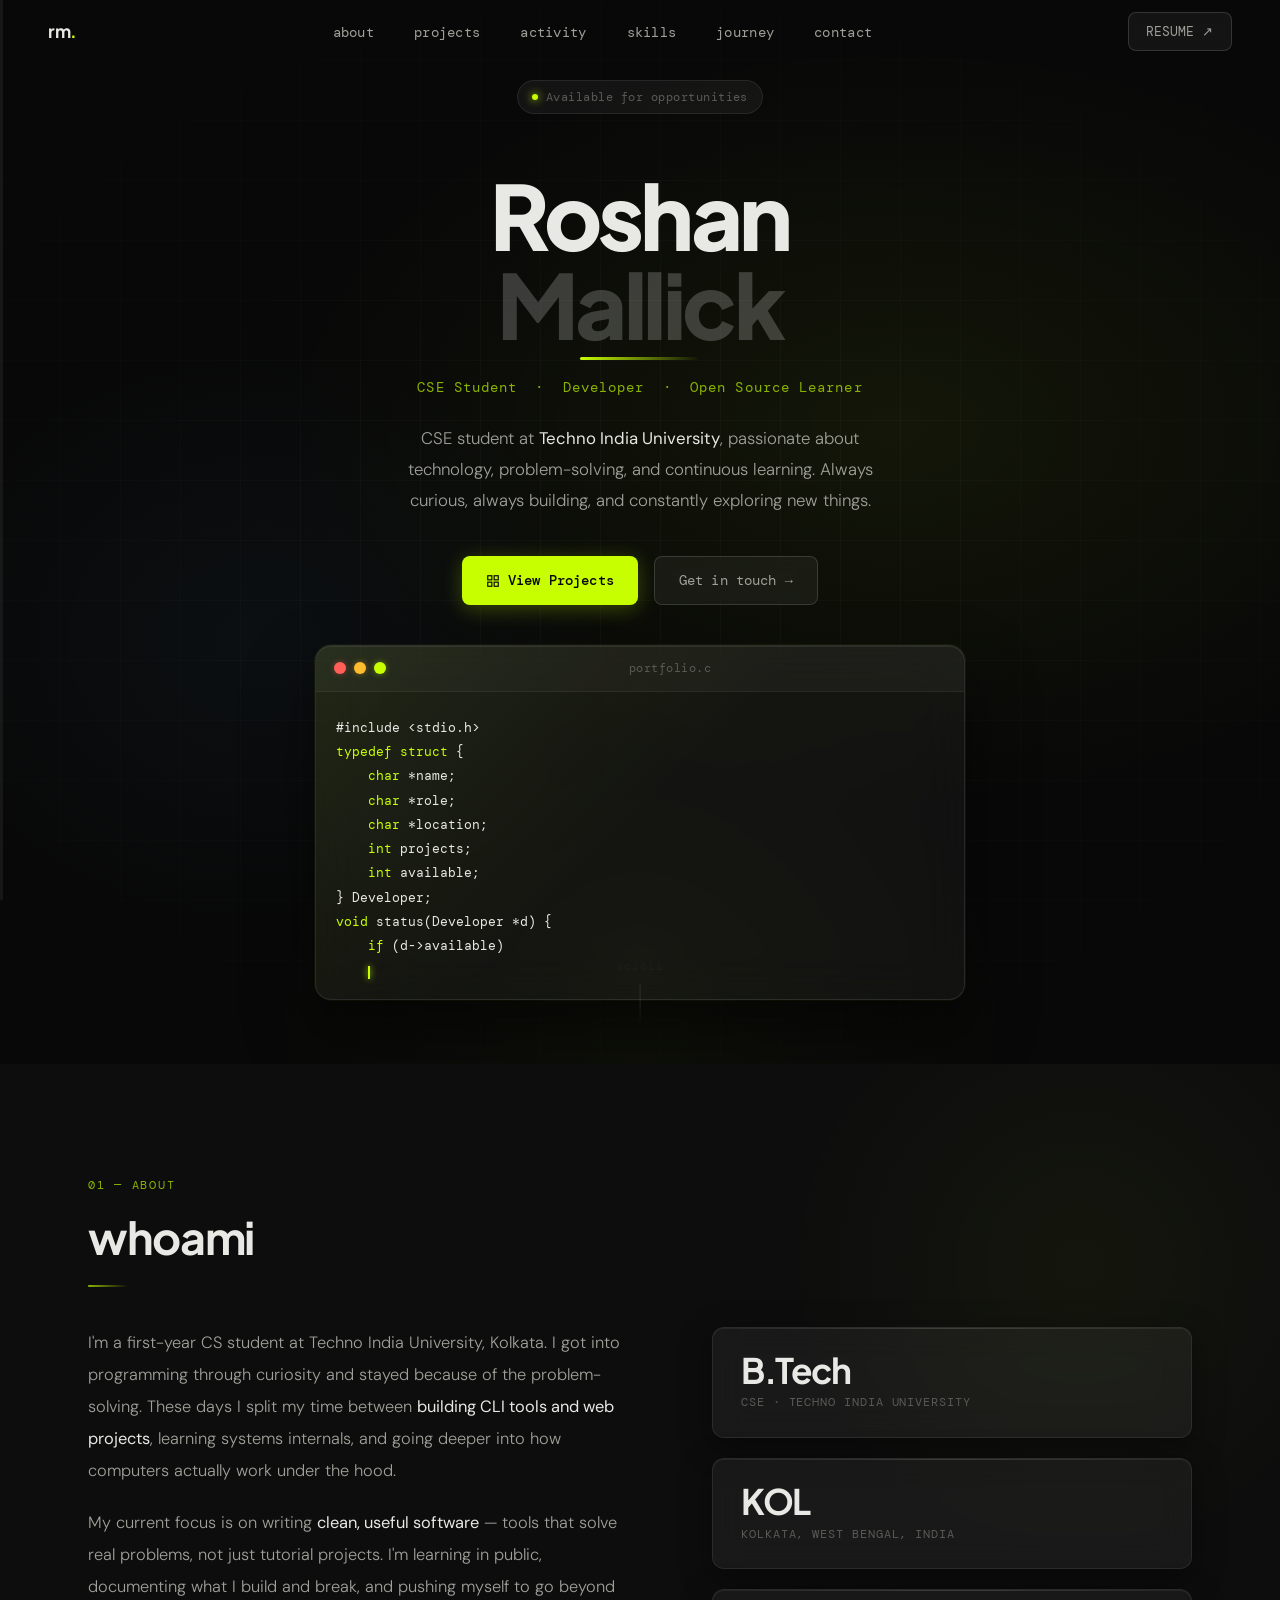
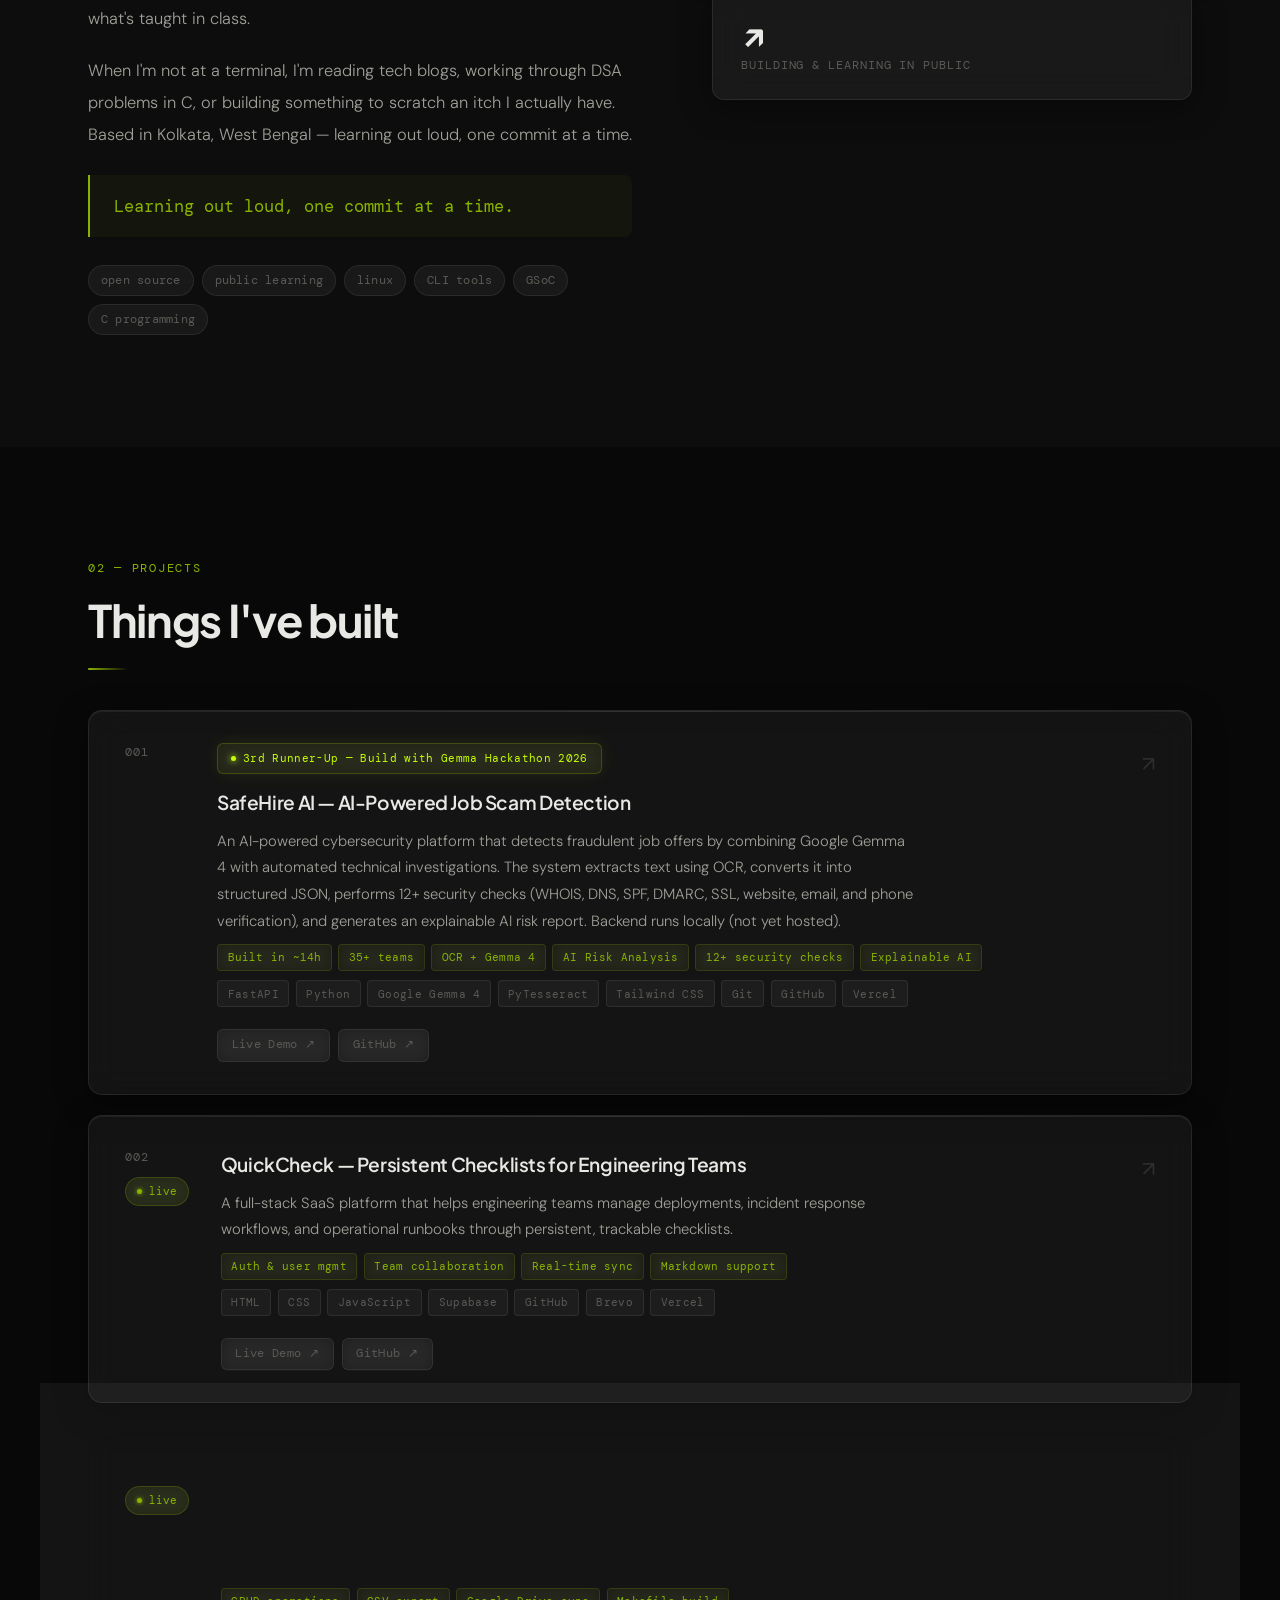
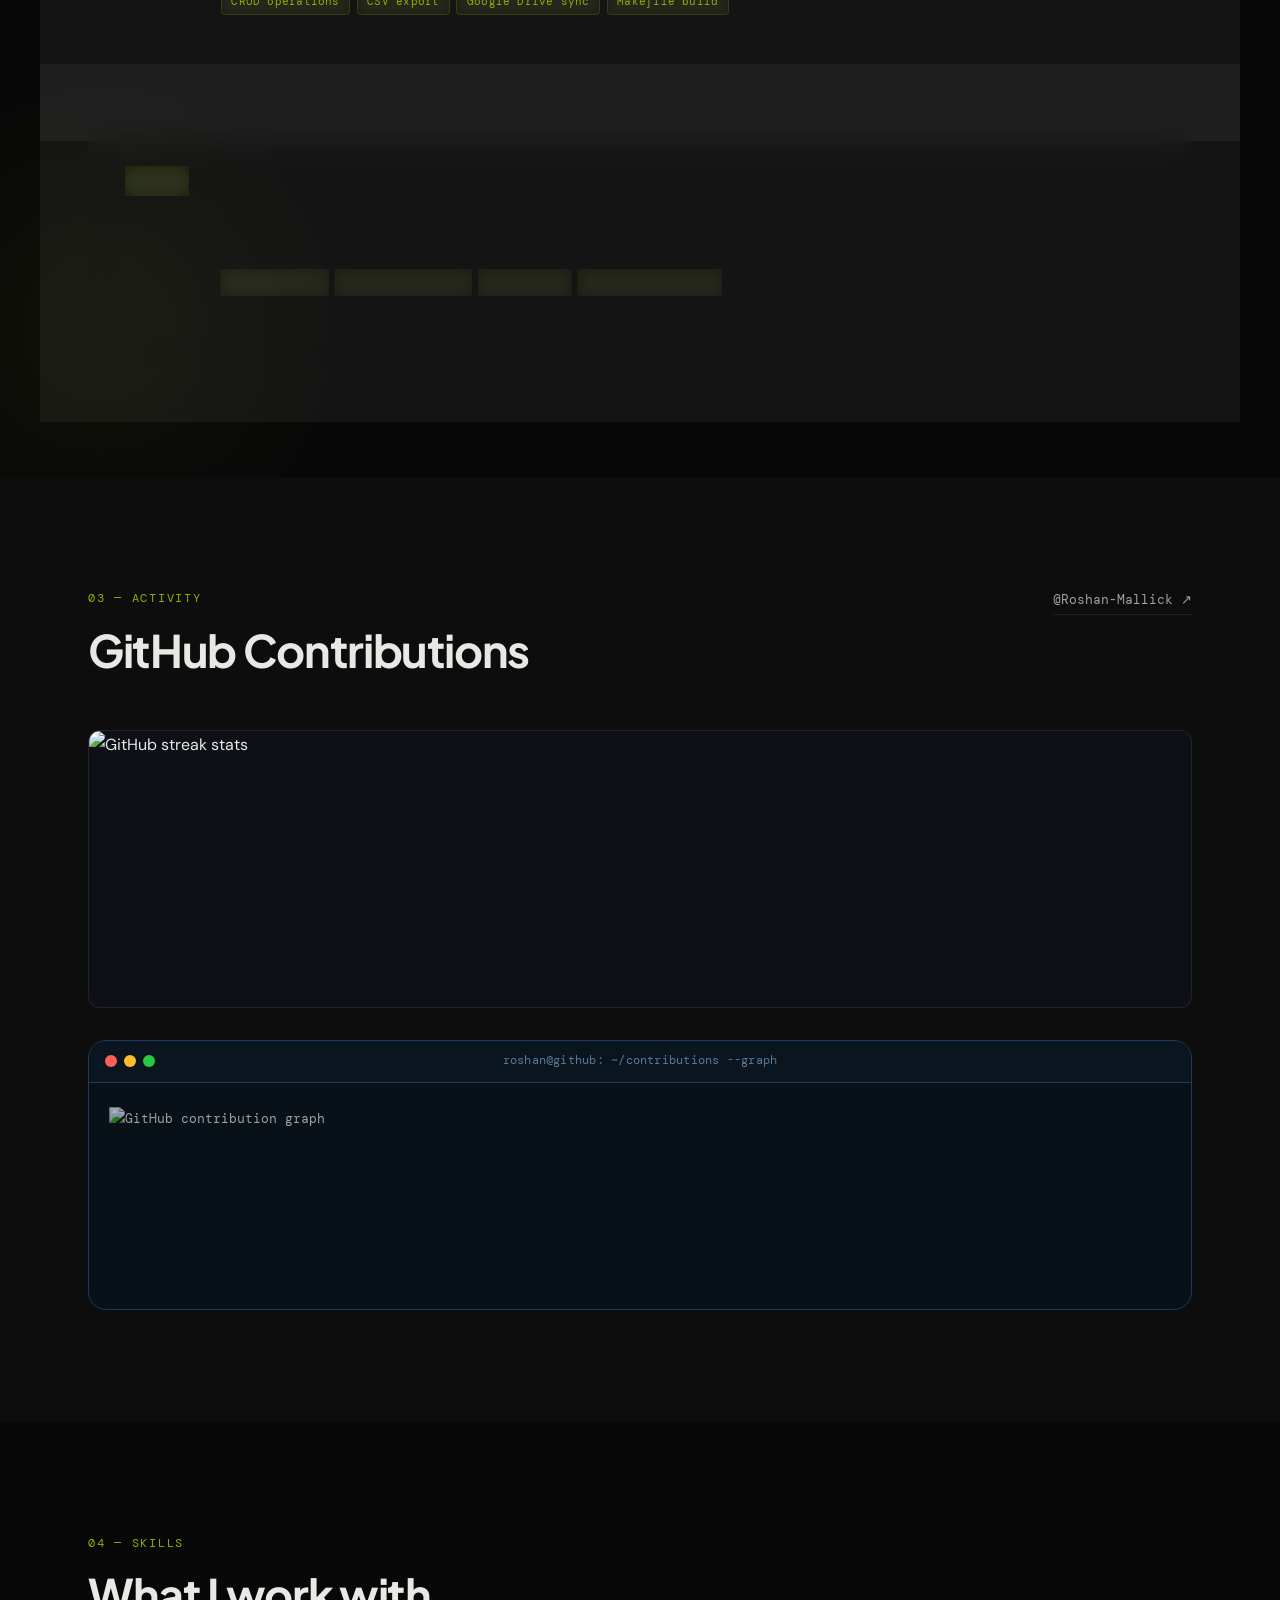
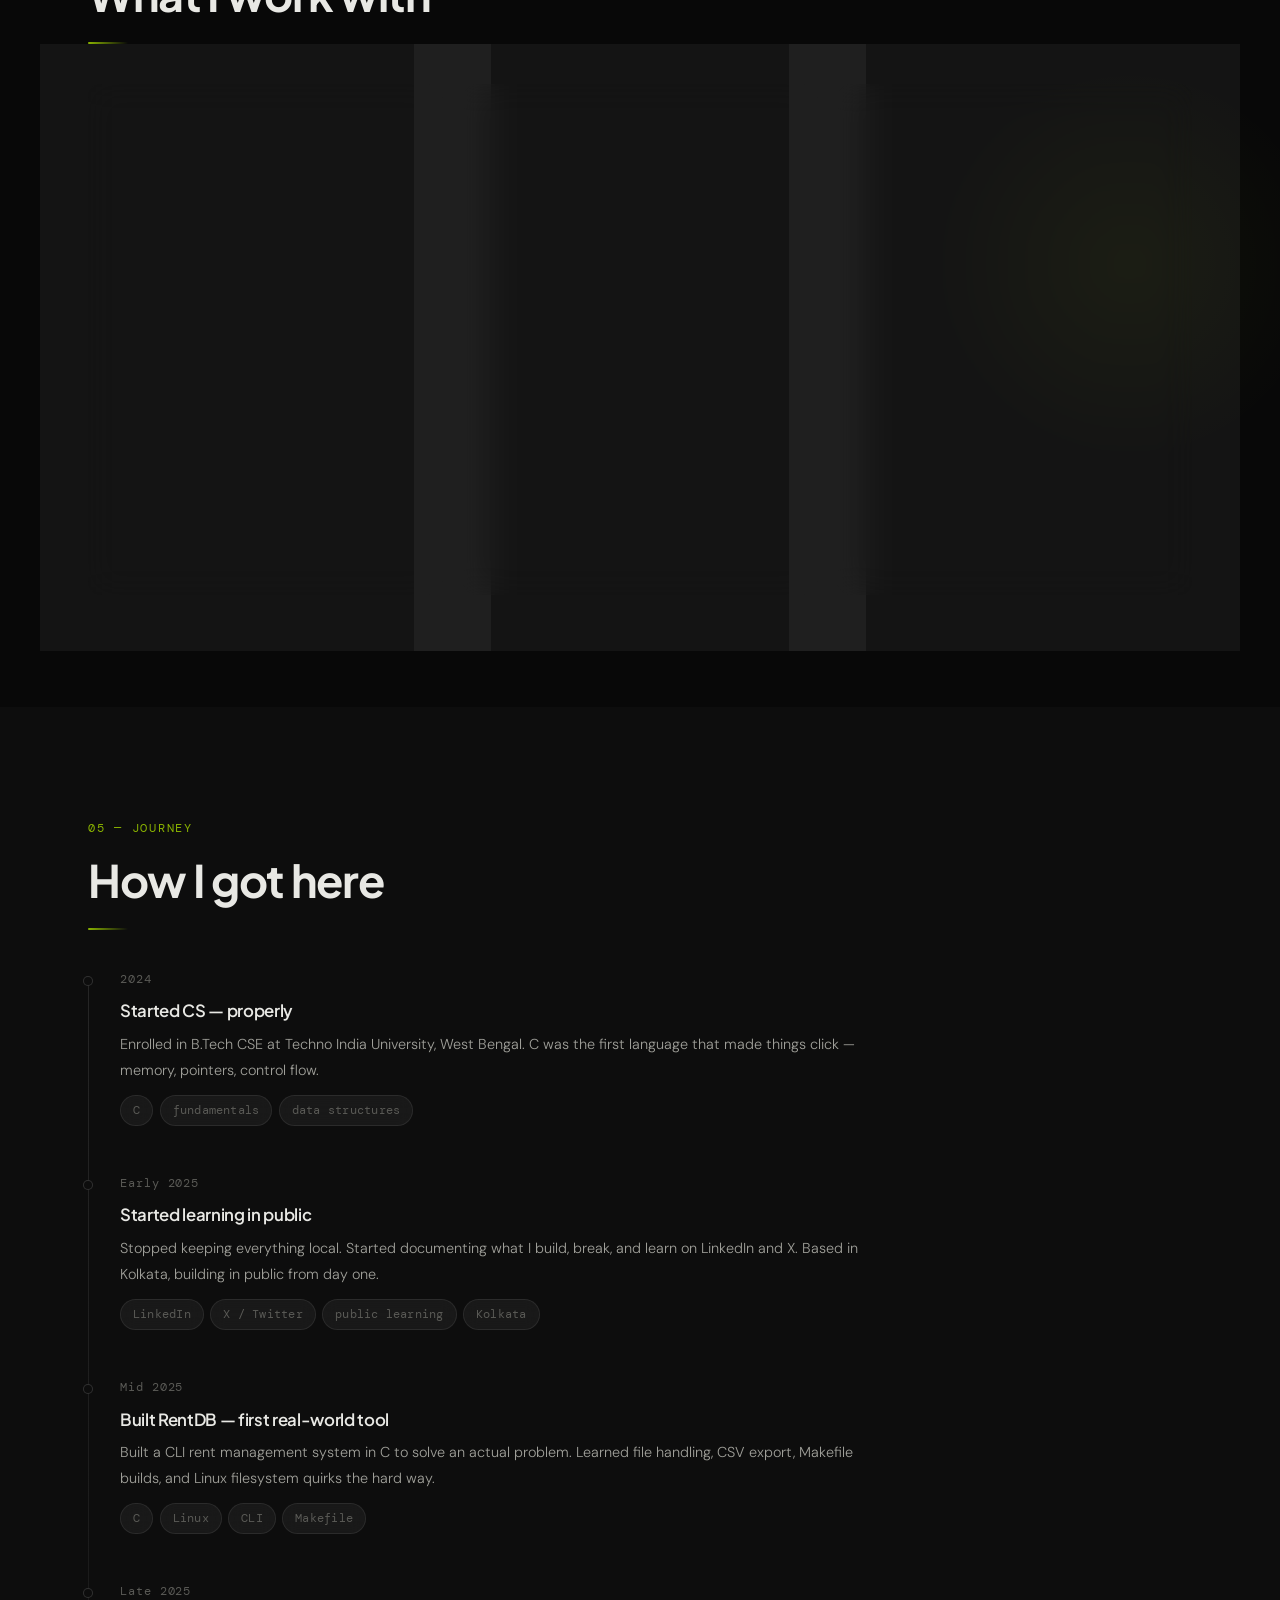
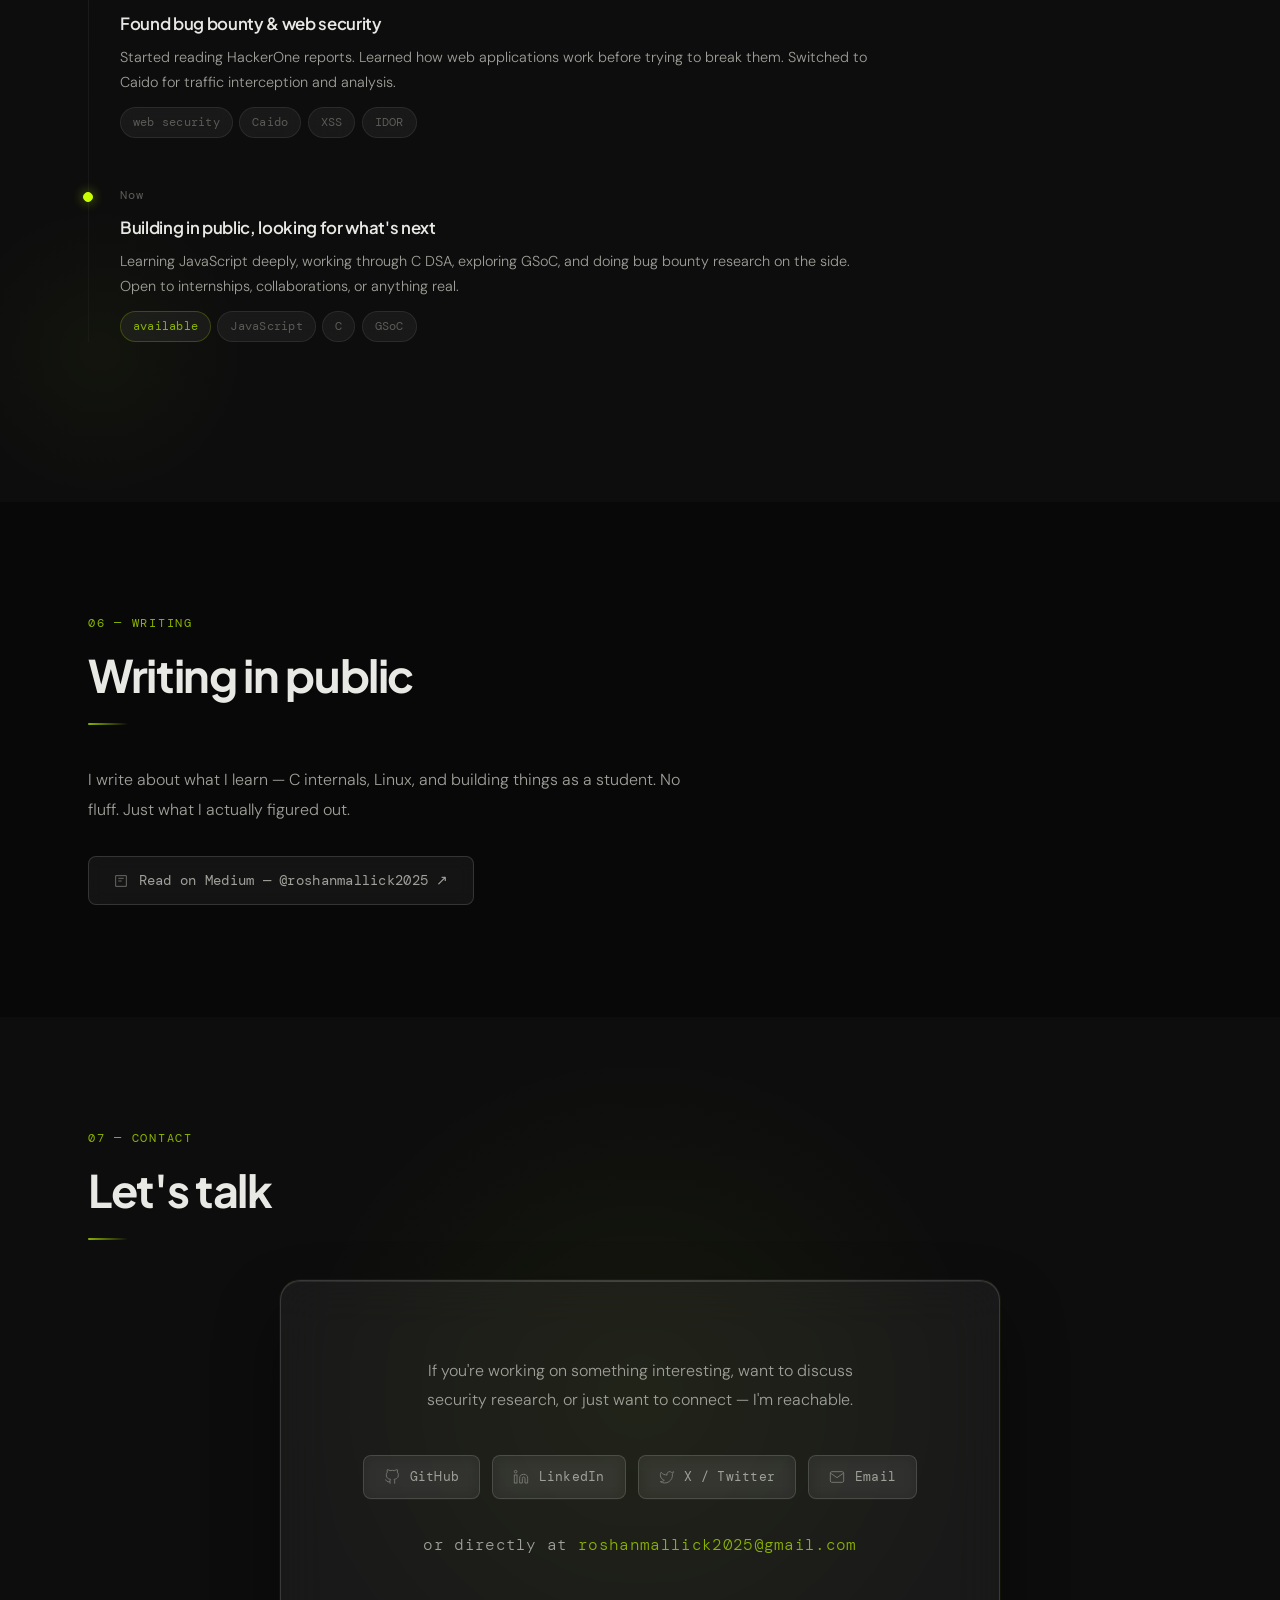
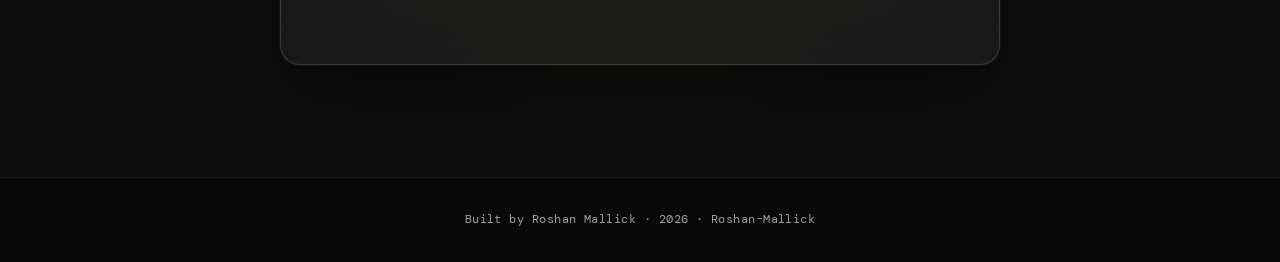
==== index.html @ 2dc7cfd7 "add SafeHire AI as featured project with achievement badge" ====
<!DOCTYPE html>
<html lang="en">
<head>
<meta charset="UTF-8">
<meta name="viewport" content="width=device-width, initial-scale=1.0">

<title>Roshan Mallick | Programmer & Open Source Learner</title>

<meta name="description" content="Portfolio of Roshan Mallick featuring C programming, Linux systems programming, cybersecurity research, backend engineering, and CLI tools.">

<meta name="keywords" content="Roshan Mallick, C programming, Linux, cybersecurity, systems programming, backend developer, CLI tools, portfolio">

<meta name="author" content="Roshan Mallick">

<meta name="robots" content="index, follow">

<meta property="og:title" content="Roshan Mallick | Systems Programmer">
<meta property="og:description" content="C programming, Linux systems programming, cybersecurity research, backend engineering, and CLI tools.">
<meta property="og:type" content="website">
<meta property="og:url" content="https://roshan-mallick.github.io/">
<meta property="og:image" content="https://roshan-mallick.github.io/assets/og-card.svg">
<meta property="og:site_name" content="Roshan Mallick">
<meta property="og:locale" content="en_US">

<meta name="twitter:card" content="summary_large_image">
<meta name="twitter:title" content="Roshan Mallick">
<meta name="twitter:description" content="Systems programmer, Linux enthusiast, and security researcher.">
<meta name="twitter:image" content="https://roshan-mallick.github.io/assets/og-card.svg">
<meta name="twitter:site" content="@_eth0x1">
<meta name="theme-color" content="#080808">

<link rel="canonical" href="https://roshan-mallick.github.io/">
<link rel="icon" href="./assets/favicon.ico" type="image/x-icon">
<link rel="shortcut icon" type="image/png" href="./assets/favicon.png">

<link rel="preconnect" href="https://fonts.googleapis.com">
<link rel="preconnect" href="https://fonts.gstatic.com" crossorigin>

<link href="https://fonts.googleapis.com/css2?family=Plus+Jakarta+Sans:wght@800&amp;family=DM+Mono:ital,wght@0,300;0,400;0,500;1,300&amp;family=Syne:wght@400;500;600;700;800&amp;family=DM+Sans:ital,opsz,wght@0,9..40,300;0,9..40,400;0,9..40,500;1,9..40,300&amp;display=swap" rel="stylesheet" media="print" onload="this.media='all'">

<link rel="stylesheet" href="style.css">

<script type="application/ld+json">
{
  "@context": "https://schema.org",
  "@graph": [
    {
      "@type": "WebSite",
      "@id": "https://roshan-mallick.github.io/#website",
      "url": "https://roshan-mallick.github.io/",
      "name": "Roshan Mallick",
      "description": "Portfolio of Roshan Mallick — C programming, Linux systems programming, cybersecurity research, backend engineering, and CLI tools.",
      "inLanguage": "en-US"
    },
    {
      "@type": "Person",
      "@id": "https://roshan-mallick.github.io/#person",
      "name": "Roshan Mallick",
      "url": "https://roshan-mallick.github.io/",
      "image": "https://roshan-mallick.github.io/assets/roshan-mallick-profile.png",
      "description": "BTech Computer Science student at Techno India University, passionate about C programming, Linux systems, cybersecurity research, and open source. Building CLI tools and web projects.",
      "jobTitle": ["Programmer", "Computer Science Student"],
      "knowsAbout": ["C programming", "Linux", "Systems Programming", "JavaScript", "Cybersecurity", "CLI Tools", "Web Development", "Data Structures", "Algorithms"],
      "knowsLanguage": ["C", "JavaScript", "HTML", "CSS", "Bash"],
      "alumniOf": {
        "@type": "CollegeOrUniversity",
        "name": "Techno India University"
      },
      "address": {
        "@type": "PostalAddress",
        "addressLocality": "Kolkata",
        "addressRegion": "West Bengal",
        "addressCountry": "India"
      },
      "award": "Cloud Study Jams 2025 — Top 25 Performer",
      "sameAs": [
        "https://github.com/Roshan-Mallick",
        "https://linkedin.com/in/roshan-mallick-2b816a2b8",
        "https://x.com/_eth0x1",
        "https://medium.com/@roshanmallick2025"
      ]
    },
    {
      "@type": "BreadcrumbList",
      "@id": "https://roshan-mallick.github.io/#breadcrumb",
      "itemListElement": [
        {
          "@type": "ListItem",
          "position": 1,
          "name": "Home",
          "item": "https://roshan-mallick.github.io/"
        },
        {
          "@type": "ListItem",
          "position": 2,
          "name": "Resume",
          "item": "https://roshan-mallick.github.io/Resume/"
        }
      ]
    },
    {
      "@type": "SoftwareApplication",
      "@id": "https://roshan-mallick.github.io/#project-quickcheck",
      "name": "QuickCheck",
      "description": "A full-stack SaaS platform that helps engineering teams manage deployments, incident response workflows, and operational runbooks through persistent, trackable checklists.",
      "url": "https://quickcheck-web.vercel.app/",
      "applicationCategory": "WebApplication",
      "operatingSystem": "Web",
      "author": {
        "@id": "https://roshan-mallick.github.io/#person"
      }
    },
    {
      "@type": "SoftwareApplication",
      "@id": "https://roshan-mallick.github.io/#project-rentdb",
      "name": "RentDB",
      "description": "A CLI rent management system built in C. Manages payment entries, exports to CSV, and auto-syncs with Google Drive on Linux.",
      "applicationCategory": "DeveloperApplication",
      "operatingSystem": "Linux",
      "author": {
        "@id": "https://roshan-mallick.github.io/#person"
      }
    },
    {
      "@type": "SoftwareApplication",
      "@id": "https://roshan-mallick.github.io/#project-hashvault",
      "name": "HashVault",
      "description": "A password hashing tool in C implementing a 256-bit hex digest with bitwise XOR, ASCII conversion, and prime seeding. No external dependencies.",
      "applicationCategory": "SecurityApplication",
      "operatingSystem": "Linux",
      "author": {
        "@id": "https://roshan-mallick.github.io/#person"
      }
    }
  ]
}
</script>

</head>
<body>

   <!-- SEO: hidden h1 for Google --> <h1 style="position:absolute;width:1px;height:1px;overflow:hidden;opacity:0;">   Roshan Mallick — Programmer & Open Source Learner </h1>

<!-- ═══ LEFT SIDEBAR ═══ -->
<div id="left-sidebar">
  <div id="scroll-progress-track">
    <div id="scroll-progress-bar"></div>
  </div>
  <nav id="section-list">
    <a href="#hero"            class="sec-link" data-section="hero">hero</a>
    <a href="#about"           class="sec-link" data-section="about">about</a>
    <a href="#projects"        class="sec-link" data-section="projects">projects</a>
    <a href="#github-activity" class="sec-link" data-section="github-activity">activity</a>
    <a href="#skills"          class="sec-link" data-section="skills">skills</a>
    <a href="#journey"         class="sec-link" data-section="journey">journey</a>
    <a href="#contact"         class="sec-link" data-section="contact">contact</a>
  </nav>
</div>

<!-- ═══ NAV ═══ -->
<nav id="nav">
  <a href="#hero" class="nav-logo">rm<span>.</span></a>
  <ul class="nav-links">
    <li><a href="#about">about</a></li>
    <li><a href="#projects">projects</a></li>
    <li><a href="#github-activity">activity</a></li>
    <li><a href="#skills">skills</a></li>
    <li><a href="#journey">journey</a></li>
    <li><a href="#contact">contact</a></li>
  </ul>
  <a href="Resume/index.html" target="_blank" class="nav-cta">RESUME ↗</a>
</nav>

<main>

<!-- ═══ HERO — SPLIT LAYOUT ═══ -->
<section id="hero">
  <div class="hero-grid"></div>
  <div class="hero-inner">

    <!-- Left: Text -->
    <div class="hero-left">
      <div class="hero-badge"><span>Available for opportunities</span></div>
      <h1 class="hero-name">Roshan<br><span class="dim">Mallick</span></h1>
      <p class="hero-role">CSE Student &nbsp;·&nbsp; Developer &nbsp;·&nbsp; Open Source Learner </p>
      <p class="hero-desc">
        CSE student at <strong>Techno India University</strong>, passionate about technology,
        problem-solving, and continuous learning. Always curious, always building,
        and constantly exploring new things.
      </p>
      <div class="hero-actions">
        <a href="#projects" class="btn-primary">
          <svg width="14" height="14" viewBox="0 0 24 24" fill="none" stroke="currentColor" stroke-width="2">
            <rect x="3" y="3" width="7" height="7"/>
            <rect x="14" y="3" width="7" height="7"/>
            <rect x="3" y="14" width="7" height="7"/>
            <rect x="14" y="14" width="7" height="7"/>
          </svg>
          View Projects
        </a>
        <a href="#contact" class="btn-ghost">Get in touch →</a>
      </div>
    </div>

    <!-- Right: Terminal card -->
    <div class="hero-terminal">
      <div class="terminal-bar">
        <span class="terminal-dot red"></span>
        <span class="terminal-dot yellow"></span>
        <span class="terminal-dot green"></span>
        <span class="terminal-filename">portfolio.c</span>
      </div>
      <div class="terminal-body" id="terminal-output"></div>
    </div>

  </div>
  <div class="hero-scroll">scroll</div>
</section>

<!-- ═══ ABOUT — SPLIT LAYOUT ═══ -->
<section id="about">
  <div class="container">
    <div class="fade-in">
      <div class="section-label">01 — about</div>
      <h2 class="section-title">whoami</h2>
      <div class="divider"></div>
    </div>
    <div class="about-split fade-in">

      <!-- Left: bio text -->
      <div class="about-text">
        <p>I'm a first-year CS student at Techno India University, Kolkata. I got into programming
          through curiosity and stayed because of the problem-solving. These days I split my time
          between <strong>building CLI tools and web projects</strong>, learning systems internals,
          and going deeper into how computers actually work under the hood.</p>
        <p>My current focus is on writing <strong>clean, useful software</strong> — tools that solve
          real problems, not just tutorial projects. I'm learning in public, documenting what I build
          and break, and pushing myself to go beyond what's taught in class.</p>
        <p>When I'm not at a terminal, I'm reading tech blogs, working through DSA problems in C,
          or building something to scratch an itch I actually have. Based in Kolkata, West Bengal —
          learning out loud, one commit at a time.</p>
        <blockquote class="pull-quote">Learning out loud, one commit at a time.</blockquote>
        <div class="about-interests">
          <span class="tag">open source</span>
          <span class="tag">public learning</span>
          <span class="tag"><a href="https://en.wikipedia.org/wiki/Linux" target="_blank" rel="external" class="tag-link">linux</a></span>
          <span class="tag">CLI tools</span>
          <span class="tag">GSoC</span>
          <span class="tag"><a href="https://en.wikipedia.org/wiki/C_(programming_language)" target="_blank" rel="external" class="tag-link">C programming</a></span>
        </div>
      </div>

      <!-- Right: stat cards -->
      <div class="about-sidebar">
        <div class="about-stat">
          <div class="num">B.Tech</div>
          <div class="label">CSE · Techno India University</div>
        </div>
        <div class="about-stat">
          <div class="num">KOL</div>
          <div class="label">Kolkata, West Bengal, India</div>
        </div>
        <div class="about-stat">
          <div class="num">↗</div>
          <div class="label">Building & learning in public</div>
        </div>
      </div>

    </div>
  </div>
</section>

<!-- ═══ PROJECTS — HORIZONTAL CARDS ═══ -->
<section id="projects">
  <div class="container">
    <div class="fade-in">
      <div class="section-label">02 — projects</div>
      <h2 class="section-title">Things I've built</h2>
      <div class="divider"></div>
    </div>
    <div class="projects-list fade-in">

      <div class="project-card" onclick="if(!event.target.closest('.project-link'))window.open('https://safehire-ai.vercel.app','_blank')" onkeydown="if(event.key==='Enter')window.open('https://safehire-ai.vercel.app','_blank')" role="link" tabindex="0">
        <div class="project-left">
          <span class="project-number">001</span>
        </div>
        <div class="project-body">
          <div class="project-achievement">3rd Runner-Up — Build with Gemma Hackathon 2026</div>
          <h3 class="project-title">SafeHire AI — AI-Powered Job Scam Detection</h3>
          <p class="project-desc">An AI-powered cybersecurity platform that detects fraudulent job offers by combining Google Gemma 4 with automated technical investigations. The system extracts text using OCR, converts it into structured JSON, performs 12+ security checks (WHOIS, DNS, SPF, DMARC, SSL, website, email, and phone verification), and generates an explainable AI risk report. Backend runs locally (not yet hosted).</p>
          <div class="project-highlights">
            <span class="highlight">Built in ~14h</span>
            <span class="highlight">35+ teams</span>
            <span class="highlight">OCR + Gemma 4</span>
            <span class="highlight">AI Risk Analysis</span>
            <span class="highlight">12+ security checks</span>
            <span class="highlight">Explainable AI</span>
          </div>
          <div class="project-tags">
            <span class="project-tag">FastAPI</span>
            <span class="project-tag">Python</span>
            <span class="project-tag">Google Gemma 4</span>
            <span class="project-tag">PyTesseract</span>
            <span class="project-tag">Tailwind CSS</span>
            <span class="project-tag">Git</span>
            <span class="project-tag">GitHub</span>
            <span class="project-tag">Vercel</span>
          </div>
          <div class="project-links">
            <a href="https://safehire-ai.vercel.app" target="_blank" class="project-link">Live Demo ↗</a>
            <a href="https://github.com/Roshan-Mallick/gemma4-ai-project_2026" target="_blank" class="project-link">GitHub ↗</a>
          </div>
        </div>
        <span class="project-arrow">↗</span>
      </div>

      <div class="project-card" onclick="if(!event.target.closest('.project-link'))window.open('https://quickcheck-web.vercel.app/','_blank')" onkeydown="if(event.key==='Enter')window.open('https://quickcheck-web.vercel.app/','_blank')" role="link" tabindex="0">
        <div class="project-left">
          <span class="project-number">002</span>
          <div class="project-status live">live</div>
        </div>
        <div class="project-body">
          <h3 class="project-title">QuickCheck — Persistent Checklists for Engineering Teams</h3>
          <p class="project-desc">A full-stack SaaS platform that helps engineering teams manage deployments, incident response workflows, and operational runbooks through persistent, trackable checklists.</p>
          <div class="project-highlights">
            <span class="highlight">Auth & user mgmt</span>
            <span class="highlight">Team collaboration</span>
            <span class="highlight">Real-time sync</span>
            <span class="highlight">Markdown support</span>
          </div>
          <div class="project-tags">
            <span class="project-tag">HTML</span>
            <span class="project-tag">CSS</span>
            <span class="project-tag">JavaScript</span>
            <span class="project-tag">Supabase</span>
            <span class="project-tag">GitHub</span>
            <span class="project-tag">Brevo</span>
            <span class="project-tag">Vercel</span>
          </div>
          <div class="project-links">
            <a href="https://quickcheck-web.vercel.app/" target="_blank" class="project-link">Live Demo ↗</a>
            <a href="https://github.com/Roshan-Mallick/quickcheck-web" target="_blank" class="project-link">GitHub ↗</a>
          </div>
        </div>
        <span class="project-arrow">↗</span>
      </div>

      <a class="project-card" href="https://github.com/Roshan-Mallick/RentDB" target="_blank">
        <div class="project-left">
          <span class="project-number">003</span>
          <div class="project-status live">live</div>
        </div>
        <div class="project-body">
          <h3 class="project-title">RentDB — CLI Rent Management System</h3>
          <p class="project-desc">A CLI tool built in C to manage rent payment entries and export them into a properly organized CSV. Came out of a real frustration — doing the same Excel work every month was slow. Added Google Drive auto-sync on Linux so data never gets lost.</p>
          <div class="project-highlights">
            <span class="highlight">CRUD operations</span>
            <span class="highlight">CSV export</span>
            <span class="highlight">Google Drive sync</span>
            <span class="highlight">Makefile build</span>
          </div>
          <div class="project-tags">
            <span class="project-tag">C</span>
            <span class="project-tag">Linux</span>
            <span class="project-tag">CLI</span>
            <span class="project-tag">File I/O</span>
            <span class="project-tag">Makefile</span>
          </div>
        </div>
        <span class="project-arrow">↗</span>
      </a>

      <a class="project-card" href="https://github.com/Roshan-Mallick/hashvault" target="_blank">
           <div class="project-left">
              <span class="project-number">004</span>
            <div class="project-status live">live</div>
          </div>
                  <div class="project-body">
               <h3 class="project-title">HashVault — Password Hashing in C</h3>
           <p class="project-desc">A beginner-friendly password hashing project in C. Implements a 256-bit hex digest using 4 independent 64-bit states with bitwise XOR, ASCII conversion, and prime seeding. Includes Hash Explorer, Avalanche Tester, Register and Login modes — no external libraries.</p>
       <div class="project-highlights">
      <span class="highlight">256-bit hash</span>
      <span class="highlight">Avalanche effect</span>
      <span class="highlight">Auth logic</span>
      <span class="highlight">Zero dependencies</span>
    </div>
    <div class="project-tags">
      <span class="project-tag">C</span>
      <span class="project-tag">Linux</span>
      <span class="project-tag">CLI</span>
      <span class="project-tag">Bitwise ops</span>
      <span class="project-tag">Security</span>
    </div>
  </div>
  <span class="project-arrow">↗</span>
</a>
    </div>
  </div>
</section>

<!-- ═══ GITHUB ACTIVITY ═══ -->
<section id="github-activity">
  <div class="container">
    <div class="fade-in github-head">
      <div>
        <div class="section-label">03 — activity</div>
        <h2 class="section-title">GitHub Contributions</h2>
      </div>
      <a href="https://github.com/Roshan-Mallick" target="_blank" class="github-profile-link">
        @Roshan-Mallick ↗
      </a>
    </div>
    <div class="github-stats-wrapper fade-in">
      <img
        src="https://github-readme-streak-stats.herokuapp.com?user=Roshan-Mallick&theme=github-dark-blue&hide_border=true&background=0d1117&stroke=222222&ring=c8ff00&fire=c8ff00&currStreakLabel=c8ff00"
        alt="GitHub streak stats"
        loading="lazy"
        width="800" height="200"
        class="github-streak-card"
      />
    </div>
    <div class="github-graph fade-in">
      <div class="terminal-header">
        <div class="terminal-dots">
          <span class="dot dot-red"></span>
          <span class="dot dot-yellow"></span>
          <span class="dot dot-green"></span>
        </div>
        <span class="terminal-title">roshan@github: ~/contributions --graph</span>
      </div>
      <div class="terminal-body">
        <img
          src="https://ghchart.rshah.org/216e39/Roshan-Mallick"
          alt="GitHub contribution graph"
          loading="lazy"
          width="800" height="140"
          class="github-graph-img"
        />
      </div>
    </div>
  </div>
</section>

<!-- ═══ SKILLS — 3-CARD LAYOUT ═══ -->
<section id="skills">
  <div class="container">
    <div class="fade-in">
      <div class="section-label">04 — skills</div>
      <h2 class="section-title">What I work with</h2>
      <div class="divider"></div>
    </div>
    <div class="skills-grid fade-in">

      <div class="skill-card">
        <h3 class="skill-card-title">Languages</h3>
        <div class="skill-card-items">
          <div class="skill-item">
            <img src="assets/icons/c.svg" alt="C">
            <span>C</span>
          </div>
          <div class="skill-item">
            <img src="assets/icons/html5.svg" alt="HTML5">
            <span>HTML</span>
          </div>
          <div class="skill-item">
            <img src="assets/icons/css3.svg" alt="CSS3">
            <span>CSS</span>
          </div>
          <div class="skill-item">
            <img src="assets/icons/javascript.svg" alt="JavaScript">
            <span>JavaScript</span>
          </div>
        </div>
      </div>

      <div class="skill-card">
        <h3 class="skill-card-title">Tools & Platforms</h3>
        <div class="skill-card-items">
          <div class="skill-item">
            <img src="assets/icons/git.svg" alt="Git">
            <span>Git</span>
          </div>
          <div class="skill-item">
            <img src="assets/icons/github.svg" alt="GitHub">
            <span>GitHub</span>
          </div>
          <div class="skill-item">
            <img src="assets/icons/vscode.svg" alt="VS Code">
            <span>VS Code</span>
          </div>
          <div class="skill-item">
            <img src="assets/icons/zed.svg" alt="Zed">
            <span>Zed</span>
          </div>
          <div class="skill-item">
            <img src="assets/icons/linux.svg" alt="Linux">
            <span>Linux</span>
          </div>
          <div class="skill-item">
            <img src="assets/icons/azure.svg" alt="Azure">
            <span>Azure</span>
          </div>
          <div class="skill-item">
            <img src="assets/icons/vercel.svg" alt="Vercel">
            <span>Vercel</span>
          </div>
          <div class="skill-item">
            <img src="assets/icons/netlify.svg" alt="Netlify">
            <span>Netlify</span>
          </div>
          <div class="skill-item">
            <img src="assets/icons/supabase.svg" alt="Supabase">
            <span>Supabase</span>
          </div>
          <div class="skill-item">
            <img src="assets/icons/brevo.svg" alt="Brevo">
            <span>Brevo</span>
          </div>
        </div>
      </div>

      <div class="skill-card">
        <h3 class="skill-card-title">Fundamentals</h3>
        <div class="skill-card-items">
          <div class="skill-item">
            <svg viewBox="0 0 24 24" fill="none" stroke="currentColor" stroke-width="1.6" stroke-linecap="round" stroke-linejoin="round"><circle cx="6" cy="6" r="3"/><circle cx="18" cy="6" r="3"/><circle cx="12" cy="18" r="3"/><line x1="8" y1="8" x2="10" y2="16"/><line x1="16" y1="8" x2="14" y2="16"/><circle cx="12" cy="18" r="1.2" fill="currentColor"/></svg>
            <span>Data Structures</span>
          </div>
          <div class="skill-item">
            <svg viewBox="0 0 24 24" fill="none" stroke="currentColor" stroke-width="1.6" stroke-linecap="round" stroke-linejoin="round"><polyline points="4 18 9 9 13 14 20 5"/><polyline points="15 5 20 5 20 10"/></svg>
            <span>Algorithms</span>
          </div>
          <div class="skill-item">
            <svg viewBox="0 0 24 24" fill="none" stroke="currentColor" stroke-width="1.6" stroke-linecap="round" stroke-linejoin="round"><path d="M14 2H6a2 2 0 0 0-2 2v16a2 2 0 0 0 2 2h12a2 2 0 0 0 2-2V8z"/><polyline points="14 2 14 8 20 8"/><line x1="8" y1="13" x2="16" y2="13"/><line x1="8" y1="17" x2="12" y2="17"/></svg>
            <span>File I/O & CRUD</span>
          </div>
          <div class="skill-item">
            <svg viewBox="0 0 24 24" fill="none" stroke="currentColor" stroke-width="1.6" stroke-linecap="round" stroke-linejoin="round"><rect x="3" y="3" width="18" height="8" rx="1.5"/><rect x="3" y="13" width="18" height="8" rx="1.5"/><circle cx="7" cy="7" r=".8" fill="currentColor"/><circle cx="7" cy="17" r=".8" fill="currentColor"/></svg>
            <span>Networking Basics</span>
          </div>
          <div class="skill-item">
            <svg viewBox="0 0 24 24" fill="none" stroke="currentColor" stroke-width="1.6" stroke-linecap="round" stroke-linejoin="round"><rect x="3" y="3" width="8" height="8" rx="1.5"/><rect x="13" y="3" width="8" height="8" rx="1.5"/><rect x="3" y="13" width="8" height="8" rx="1.5"/><rect x="13" y="13" width="8" height="8" rx="1.5"/></svg>
            <span>Modular Programming</span>
          </div>
          <div class="skill-item">
            <svg viewBox="0 0 24 24" fill="none" stroke="currentColor" stroke-width="1.6" stroke-linecap="round" stroke-linejoin="round"><rect x="4" y="4" width="16" height="16" rx="2"/><line x1="4" y1="10" x2="20" y2="10"/><line x1="4" y1="14" x2="20" y2="14"/><line x1="10" y1="4" x2="10" y2="20"/><line x1="14" y1="4" x2="14" y2="20"/><circle cx="12" cy="12" r="1.5" fill="currentColor"/></svg>
            <span>Memory & Pointers</span>
          </div>
        </div>
      </div>

    </div>
  </div>
</section>

<!-- ═══ JOURNEY — TIMELINE ═══ -->
<section id="journey">
  <div class="container">
    <div class="fade-in">
      <div class="section-label">05 — journey</div>
      <h2 class="section-title">How I got here</h2>
      <div class="divider"></div>
    </div>
    <div class="timeline fade-in">

      <div class="timeline-item">
        <div class="timeline-dot"></div>
        <div class="timeline-date">2024</div>
        <h3 class="timeline-title">Started CS — properly</h3>
        <p class="timeline-desc">Enrolled in B.Tech CSE at Techno India University, West Bengal. C was the first language that made things click — memory, pointers, control flow.</p>
        <div class="timeline-tags">
          <span class="tag">C</span><span class="tag">fundamentals</span><span class="tag">data structures</span>
        </div>
      </div>

      <div class="timeline-item">
        <div class="timeline-dot"></div>
        <div class="timeline-date">Early 2025</div>
        <h3 class="timeline-title">Started learning in public</h3>
        <p class="timeline-desc">Stopped keeping everything local. Started documenting what I build, break, and learn on LinkedIn and X. Based in Kolkata, building in public from day one.</p>
        <div class="timeline-tags">
          <span class="tag">LinkedIn</span><span class="tag">X / Twitter</span><span class="tag">public learning</span><span class="tag">Kolkata</span>
        </div>
      </div>

      <div class="timeline-item">
        <div class="timeline-dot"></div>
        <div class="timeline-date">Mid 2025</div>
        <h3 class="timeline-title">Built RentDB — first real-world tool</h3>
        <p class="timeline-desc">Built a CLI rent management system in C to solve an actual problem. Learned file handling, CSV export, Makefile builds, and Linux filesystem quirks the hard way.</p>
        <div class="timeline-tags">
          <span class="tag">C</span><span class="tag">Linux</span><span class="tag">CLI</span><span class="tag">Makefile</span>
        </div>
      </div>

      <div class="timeline-item">
        <div class="timeline-dot"></div>
        <div class="timeline-date">Late 2025</div>
        <h3 class="timeline-title">Found bug bounty & web security</h3>
        <p class="timeline-desc">Started reading HackerOne reports. Learned how web applications work before trying to break them. Switched to Caido for traffic interception and analysis.</p>
        <div class="timeline-tags">
          <span class="tag">web security</span><span class="tag">Caido</span><span class="tag">XSS</span><span class="tag">IDOR</span>
        </div>
      </div>

      <div class="timeline-item active">
        <div class="timeline-dot"></div>
        <div class="timeline-date">Now</div>
        <h3 class="timeline-title">Building in public, looking for what's next</h3>
        <p class="timeline-desc">Learning JavaScript deeply, working through C DSA, exploring GSoC, and doing bug bounty research on the side. Open to internships, collaborations, or anything real.</p>
        <div class="timeline-tags">
          <span class="tag" style="border-color:rgba(200,255,0,.2);color:#8ab300">available</span>
          <span class="tag">JavaScript</span><span class="tag">C</span><span class="tag">GSoC</span>
        </div>
      </div>

    </div>
  </div>
</section>

<!-- ═══ WRITING — MEDIUM ═══ -->
<section id="writing">
  <div class="container">
    <div class="fade-in">
      <div class="section-label">06 — writing</div>
      <h2 class="section-title">Writing in public</h2>
      <div class="divider"></div>
    </div>
    <div class="fade-in">
      <p style="color:var(--text-2);font-size:1rem;font-weight:300;max-width:600px;margin-bottom:2rem;line-height:1.85;">
        I write about what I learn — C internals, Linux, and building things as a student. No fluff. Just what I actually figured out.
      </p>
      <a href="https://medium.com/@roshanmallick2025" target="_blank" class="contact-link" style="width:fit-content;">
        <svg viewBox="0 0 24 24" fill="none" stroke="currentColor" stroke-width="1.5" width="16" height="16"><path d="M4 4h16v16H4z"/><path d="M8 8h8M8 12h5"/></svg>
        Read on Medium — @roshanmallick2025 ↗
      </a>
    </div>
  </div>
</section>

<!-- ═══ CONTACT ═══ -->
<section id="contact">
  <div class="container">
    <div class="fade-in">
      <div class="section-label">07 — contact</div>
      <h2 class="section-title">Let's talk</h2>
      <div class="divider"></div>
    </div>
    <div class="contact-inner fade-in">
      <p>If you're working on something interesting, want to discuss security research, or just want to connect — I'm reachable.</p>
      <div class="contact-links">
        <a href="https://github.com/Roshan-Mallick" target="_blank" class="contact-link">
          <svg viewBox="0 0 24 24" fill="none" stroke="currentColor" stroke-width="1.5"><path d="M9 19c-5 1.5-5-2.5-7-3m14 6v-3.87a3.37 3.37 0 0 0-.94-2.61c3.14-.35 6.44-1.54 6.44-7A5.44 5.44 0 0 0 20 4.77 5.07 5.07 0 0 0 19.91 1S18.73.65 16 2.48a13.38 13.38 0 0 0-7 0C6.27.65 5.09 1 5.09 1A5.07 5.07 0 0 0 5 4.77a5.44 5.44 0 0 0-1.5 3.78c0 5.42 3.3 6.61 6.44 7A3.37 3.37 0 0 0 9 18.13V22"/></svg>
          GitHub
        </a>
        <a href="https://www.linkedin.com/in/roshan-mallick-2b816a2b8/" target="_blank" class="contact-link">
          <svg viewBox="0 0 24 24" fill="none" stroke="currentColor" stroke-width="1.5"><path d="M16 8a6 6 0 0 1 6 6v7h-4v-7a2 2 0 0 0-2-2 2 2 0 0 0-2 2v7h-4v-7a6 6 0 0 1 6-6z"/><rect x="2" y="9" width="4" height="12"/><circle cx="4" cy="4" r="2"/></svg>
          LinkedIn
        </a>
        <a href="https://x.com/_eth0x1" target="_blank" class="contact-link">
          <svg viewBox="0 0 24 24" fill="none" stroke="currentColor" stroke-width="1.5"><path d="M22 4s-.7 2.1-2 3.4c1.6 10-9.4 17.3-18 11.6 2.2.1 4.4-.6 6-2C3 15.5.5 9.6 3 5c2.2 2.6 5.6 4.1 9 4-.9-4.2 4-6.6 7-3.8 1.1 0 3-1.2 3-1.2z"/></svg>
          X / Twitter
        </a>
        <a href="mailto:roshanmallick2025@gmail.com" class="contact-link">
          <svg viewBox="0 0 24 24" fill="none" stroke="currentColor" stroke-width="1.5"><path d="M4 4h16c1.1 0 2 .9 2 2v12c0 1.1-.9 2-2 2H4c-1.1 0-2-.9-2-2V6c0-1.1.9-2 2-2z"/><polyline points="22,6 12,13 2,6"/></svg>
          Email
        </a>
      </div>
      <p class="email-raw">or directly at <a href="mailto:roshanmallick2025@gmail.com">roshanmallick2025@gmail.com</a></p>
    </div>
  </div>
</section>

</main>

<footer>
  <p>Built by Roshan Mallick · 2026 · <a href="https://github.com/Roshan-Mallick" target="_blank">Roshan-Mallick</a></p>
</footer>

<script src="script.js"></script>
<script>
(function(){
  var img=document.querySelector('.github-graph-img');
  if(!img)return;
  fetch(img.src).then(function(r){return r.text()}).then(function(s){
    var fills={},re=/fill="(#[0-9a-fA-F]{6})"/g,m;
    while(m=re.exec(s)){var h=m[1].toLowerCase();if(!fills[h]){var r=parseInt(h.slice(1,3),16),g=parseInt(h.slice(3,5),16),b=parseInt(h.slice(5,7),16);fills[h]=r*0.299+g*0.587+b*0.114;}}
    var dark=null,mb=999;for(var c in fills){if(fills[c]<mb){mb=fills[c];dark=c;}}
    if(dark&&dark!=='#161b22'){
      s=s.split('fill="'+dark+'"').join('fill="#161B22"').split('fill="'+dark.toUpperCase()+'"').join('fill="#161B22"');
      var d=document.createElement('div');d.innerHTML=s;var svg=d.querySelector('svg');
      if(svg){svg.style.cssText='width:100%;height:auto;min-width:720px;display:block;opacity:.92;filter:brightness(.72) contrast(1.18) saturate(1.25);';img.replaceWith(svg);}
    }
  }).catch(function(){});
})();
</script>
</body>
</html>
---- style.css ----
/* ═══════════════════════════════════════
   ROSHAN MALLICK — GLASSMORPHISM REDESIGN
   ═══════════════════════════════════════ */


*, *::before, *::after { box-sizing: border-box; margin: 0; padding: 0; }

:root {
  --bg:         #080808;
  --bg-2:       #0d0d0d;
  --bg-3:       #111111;
  --surface:    rgba(255,255,255,0.04);
  --border:     rgba(255,255,255,0.08);
  --border-2:   rgba(255,255,255,0.14);
  --border-accent: rgba(200,255,0,0.2);
  --text:       #e8e8e4;
  --text-2:     #a0a09a;
  --text-3:     #5a5a56;
  --accent:     #c8ff00;
  --accent-dim: #8ab300;
  --glass-bg:   rgba(255,255,255,0.05);
  --glass-bg-2: rgba(255,255,255,0.08);
  --glass-blur: blur(16px);
  --glass-blur-sm: blur(8px);
  --font-head:  'Plus Jakarta Sans', sans-serif;
  --font-body:  'DM Sans', sans-serif;
  --font-mono:  'DM Mono', monospace;
  --glow-accent: 0 0 60px rgba(200,255,0,0.12);
  --glow-accent-sm: 0 0 24px rgba(200,255,0,0.15);
  --shadow-glass: 0 8px 32px rgba(0,0,0,0.4), inset 0 1px 0 rgba(255,255,255,0.06);
  --content-max: 1360px;
  --content-pad: clamp(1.5rem, 4vw, 3rem);
  --col-gap: clamp(2rem, 4vw, 3.5rem);
}




html { scroll-behavior: smooth; font-size: 16px; }

body {
  background: var(--bg);
  color: var(--text);
  font-family: var(--font-body);
  line-height: 1.7;
  overflow-x: hidden;
  -webkit-font-smoothing: antialiased;
}

/* ══════════════════════════════════════
   GLOBAL GLASS CARD
   ══════════════════════════════════════ */

.glass {
  background: var(--glass-bg);
  backdrop-filter: var(--glass-blur);
  -webkit-backdrop-filter: var(--glass-blur);
  border: 1px solid var(--border);
  box-shadow: var(--shadow-glass);
}

.glass-sm {
  background: var(--glass-bg);
  backdrop-filter: var(--glass-blur-sm);
  -webkit-backdrop-filter: var(--glass-blur-sm);
  border: 1px solid var(--border);
}

/* ══════════════════════════════════════
   LEFT SIDEBAR
   ══════════════════════════════════════ */

#left-sidebar {
  position: fixed;
  left: 0; top: 0;
  height: 100vh;
  width: 3px;
  z-index: 200;
  display: flex;
  align-items: stretch;
}

#scroll-progress-track {
  position: absolute;
  left: 0; top: 0;
  width: 3px; height: 100%;
  background: rgba(255,255,255,0.06);
  z-index: 1;
}

#scroll-progress-bar {
  width: 100%;
  height: 0%;
  background: linear-gradient(to bottom, var(--accent), var(--accent-dim));
  transition: height 0.08s linear;
  border-radius: 0 0 2px 2px;
}

#section-list {
  position: absolute;
  left: 3px;
  top: 50%;
  display: flex;
  flex-direction: column;
  gap: 6px;
  opacity: 0;
  pointer-events: none;
  transform: translateY(-50%) translateX(-8px);
  transition: opacity 0.25s ease, transform 0.25s ease;
}

body.sidebar-visible #section-list {
  opacity: 1;
  pointer-events: auto;
  transform: translateY(-50%) translateX(0);
}

.sec-link {
  display: flex;
  align-items: center;
  gap: 8px;
  font-family: var(--font-mono);
  font-size: .65rem;
  letter-spacing: .1em;
  color: var(--text-3);
  text-decoration: none;
  white-space: nowrap;
  padding: 3px 0;
  transition: color .2s, transform .2s;
}
.sec-link::before {
  content: '';
  width: 5px; height: 5px;
  border-radius: 50%;
  background: rgba(255,255,255,0.15);
  flex-shrink: 0;
  transition: background .2s, transform .2s;
}
.sec-link:hover { color: var(--text-2); transform: translateX(3px); }
.sec-link:hover::before { background: var(--text-3); }
.sec-link.active { color: var(--accent); }
.sec-link.active::before { background: var(--accent); transform: scale(1.4); }

/* ══════════════════════════════════════
   NAV — GLASS
   ══════════════════════════════════════ */

nav {
  position: fixed;
  top: 0; left: 0; right: 0;
  z-index: 100;
  padding: 0 3rem;
  height: 64px;
  display: flex;
  align-items: center;
  justify-content: space-between;
  border-bottom: 1px solid transparent;
  transition: border-color .3s, background .3s, backdrop-filter .3s;
}
nav.scrolled {
  border-color: var(--border);
  background: rgba(8,8,8,0.7);
  backdrop-filter: blur(20px);
  -webkit-backdrop-filter: blur(20px);
  box-shadow: 0 1px 0 rgba(255,255,255,0.04);
}
.nav-logo {
  font-family: var(--font-head);
  font-weight: 700;
  font-size: 1.1rem;
  color: var(--text);
  text-decoration: none;
  letter-spacing: -.02em;
}
.nav-logo span { color: var(--accent); }
.nav-links { display: flex; gap: 2.5rem; list-style: none; }
.nav-links a {
  color: var(--text-2);
  text-decoration: none;
  font-size: .875rem;
  font-family: var(--font-mono);
  letter-spacing: .02em;
  transition: color .2s;
}
.nav-links a:hover,
.nav-links a.active { color: var(--accent); }
.nav-cta {
  font-family: var(--font-mono);
  font-size: .8rem;
  padding: .5rem 1.1rem;
  background: var(--glass-bg);
  backdrop-filter: var(--glass-blur-sm);
  -webkit-backdrop-filter: var(--glass-blur-sm);
  border: 1px solid var(--border-2);
  border-radius: 8px;
  color: var(--text-2);
  text-decoration: none;
  transition: all .2s;
}
.nav-cta:hover {
  color: var(--accent);
  border-color: var(--border-accent);
  box-shadow: var(--glow-accent-sm);
}

/* ══════════════════════════════════════
   LAYOUT
   ══════════════════════════════════════ */

section { padding: 7rem 0; }
.container { max-width: 1200px; margin: 0 auto; padding: 0 3rem; }

/* ══════════════════════════════════════
   SECTION HEADER
   ══════════════════════════════════════ */

.section-label {
  font-family: var(--font-mono);
  font-size: .72rem;
  color: var(--accent-dim);
  letter-spacing: .15em;
  text-transform: uppercase;
  margin-bottom: 1rem;
}
h2.section-title {
  font-family: var(--font-head);
  font-size: clamp(1.8rem, 4vw, 2.8rem);
  font-weight: 700;
  letter-spacing: -.03em;
  line-height: 1.1;
  margin-bottom: 1.5rem;
  color: var(--text);
}
.divider {
  width: 40px; height: 2px;
  background: linear-gradient(to right, var(--accent-dim), transparent);
  margin-bottom: 2.5rem;
  border-radius: 2px;
}

/* ══════════════════════════════════════
   HERO — SPLIT LAYOUT + GRADIENT BG
   ══════════════════════════════════════ */

#hero {
  min-height: 100svh;
  display: flex;
  align-items: center;
  padding: 0;
  position: relative;
  overflow: hidden;
}

/* Gradient mesh background */
#hero::before {
  content: '';
  position: absolute;
  inset: 0;
  background:
    radial-gradient(ellipse 80% 60% at 70% 40%, rgba(200,255,0,0.06) 0%, transparent 60%),
    radial-gradient(ellipse 50% 50% at 20% 60%, rgba(100,200,255,0.04) 0%, transparent 55%),
    radial-gradient(ellipse 60% 80% at 50% 100%, rgba(200,255,0,0.03) 0%, transparent 50%);
  pointer-events: none;
}

.hero-grid {
  position: absolute;
  inset: 0;
  background-image:
    linear-gradient(rgba(255,255,255,0.025) 1px, transparent 1px),
    linear-gradient(90deg, rgba(255,255,255,0.025) 1px, transparent 1px);
  background-size: 60px 60px;
  mask-image: radial-gradient(ellipse 80% 70% at 50% 50%, black 30%, transparent 100%);
  -webkit-mask-image: radial-gradient(ellipse 80% 70% at 50% 50%, black 30%, transparent 100%);
}

.hero-inner {
  position: relative;
  z-index: 1;

  width: min(100%, 1440px);
  margin: 0 auto;

  padding-inline: clamp(1rem, 4vw, 3rem);
  padding-top: 80px;
  padding-bottom: 5rem;

  display: grid;
  grid-template-columns: minmax(0, 1fr) minmax(0, 520px);

  gap: clamp(2rem, 5vw, 5rem);
  align-items: stretch;
  align-content: start;
}

.hero-left {
  display: flex;
  flex-direction: column;
  justify-content: center;
}

.hero-desc {
  max-width: 680px;
}

.hero-terminal {
  width: 100%;
  max-width: 520px;
  display: flex;
  flex-direction: column;
  align-self: stretch;
}

.hero-badge {
  display: inline-flex;
  align-items: center;
  gap: .5rem;
  font-family: var(--font-mono);
  font-size: .75rem;
  color: var(--text-3);
  background: var(--glass-bg);
  backdrop-filter: var(--glass-blur-sm);
  -webkit-backdrop-filter: var(--glass-blur-sm);
  border: 1px solid var(--border);
  border-radius: 100px;
  padding: .35rem .9rem;
  margin-bottom: 2rem;
  letter-spacing: .04em;
  width: fit-content;
}
.hero-badge::before {
  content: '';
  width: 6px; height: 6px;
  border-radius: 50%;
  background: var(--accent);
  box-shadow: 0 0 8px var(--accent);
  animation: pulse 2s infinite;
}
@keyframes pulse {
  0%, 100% { opacity: 1; }
  50%       { opacity: .3; }
}

h1.hero-name {
  font-family: var(--font-head);
  font-size: clamp(3.5rem, 7vw, 6.5rem);
  font-weight: 800;
  line-height: 1;
  letter-spacing: -.04em;
  color: var(--text);
  margin-bottom: 1rem;
  margin-top: 1.5rem;
}
h1.hero-name .dim { color: rgba(255,255,255,0.2); }

/* Accent underline on hero name */
h1.hero-name::after {
  content: '';
  display: block;
  width: 40%;
  height: 3px;
  background: linear-gradient(to right, var(--accent), transparent);
  margin-top: .5rem;
  border-radius: 2px;
}

.hero-role {
  font-family: var(--font-mono);
  font-size: .85rem;
  color: var(--accent-dim);
  letter-spacing: .08em;
  margin-bottom: 1.5rem;
}

.hero-desc {
  font-size: 1.05rem;
  color: var(--text-2);
  max-width: 500px;
  margin-bottom: 2.5rem;
  font-weight: 300;
  line-height: 1.85;
}
.hero-desc strong { color: var(--text); font-weight: 400; }

.hero-actions { display: flex; gap: 1rem; flex-wrap: wrap; }

/* ── TERMINAL CARD — GLASS ── */
.hero-terminal {
  background: rgba(255,255,255,0.04);
  backdrop-filter: blur(24px);
  -webkit-backdrop-filter: blur(24px);
  border: 1px solid rgba(255,255,255,0.1);
  border-radius: 16px;
  overflow: hidden;
  box-shadow:
    0 32px 64px rgba(0,0,0,0.5),
    0 0 0 1px rgba(200,255,0,0.06),
    inset 0 1px 0 rgba(255,255,255,0.08);
  position: relative;
}



/* Subtle glow behind terminal */
.hero-terminal::before {
  content: '';
  position: absolute;
  inset: -1px;
  border-radius: 17px;
  background: linear-gradient(135deg, rgba(200,255,0,0.08), transparent 50%);
  pointer-events: none;
  z-index: 0;
}

.terminal-bar {
  background: rgba(255,255,255,0.03);
  padding: .75rem 1.1rem;
  display: flex;
  align-items: center;
  gap: .5rem;
  border-bottom: 1px solid rgba(255,255,255,0.06);
  position: relative;
  z-index: 1;
}
.terminal-dot { width: 12px; height: 12px; border-radius: 50%; }
.terminal-dot.red    { background: #ff5f57; box-shadow: 0 0 6px rgba(255,95,87,0.4); }
.terminal-dot.yellow { background: #febc2e; box-shadow: 0 0 6px rgba(254,188,46,0.4); }
.terminal-dot.green  { background: var(--accent); box-shadow: 0 0 6px rgba(200,255,0,0.4); }

.terminal-filename {
  font-family: var(--font-mono);
  font-size: .75rem;
  color: var(--text-3);
  margin: 0 auto;
  letter-spacing: .04em;
}

.terminal-body {
  flex: 1;
  padding: 1.5rem 1.5rem 1.75rem;
  font-family: var(--font-mono);
  font-size: .8rem;
  line-height: 1.9;
  text-align: left;
  position: relative;
  z-index: 1;
}

.t-comment { color: var(--text-3); }
.t-keyword { color: var(--accent); }
.t-fn      { color: var(--accent-dim); }
.t-string  { color: #86efac; }
.t-plain   { color: var(--text); }
.t-dim     { color: var(--text-2); }

.terminal-cursor {
  display: inline-block;
  width: 2px; height: 1em;
  background: var(--accent);
  vertical-align: text-bottom;
  box-shadow: 0 0 6px var(--accent);
  animation: blink 1.1s step-end infinite;
}
@keyframes blink { 0%,100%{opacity:1;} 50%{opacity:0;} }

.hero-scroll {
  position: absolute;
  bottom: 2.5rem;
  left: 50%;
  transform: translateX(-50%);
  display: flex;
  flex-direction: column;
  align-items: center;
  gap: .5rem;
  color: var(--text-3);
  font-family: var(--font-mono);
  font-size: .7rem;
  letter-spacing: .1em;
  animation: float 3s ease-in-out infinite;
}
.hero-scroll::after {
  content: '';
  width: 1px; height: 40px;
  background: linear-gradient(to bottom, var(--text-3), transparent);
}
@keyframes float {
  0%, 100% { transform: translateX(-50%) translateY(0); }
  50%       { transform: translateX(-50%) translateY(-6px); }
}

/* ══════════════════════════════════════
   BUTTONS
   ══════════════════════════════════════ */

.btn-primary {
  display: inline-flex;
  align-items: center;
  gap: .5rem;
  font-family: var(--font-mono);
  font-size: .85rem;
  padding: .75rem 1.5rem;
  background: var(--accent);
  color: #080808;
  border-radius: 8px;
  text-decoration: none;
  font-weight: 500;
  transition: all .2s;
  letter-spacing: .01em;
  box-shadow: 0 4px 20px rgba(200,255,0,0.25);
}
.btn-primary:hover {
  background: #deff00;
  transform: translateY(-2px);
  box-shadow: 0 8px 30px rgba(200,255,0,0.35);
}

.btn-ghost {
  display: inline-flex;
  align-items: center;
  gap: .5rem;
  font-family: var(--font-mono);
  font-size: .85rem;
  padding: .75rem 1.5rem;
  background: var(--glass-bg);
  backdrop-filter: var(--glass-blur-sm);
  -webkit-backdrop-filter: var(--glass-blur-sm);
  border: 1px solid var(--border-2);
  border-radius: 8px;
  color: var(--text-2);
  text-decoration: none;
  transition: all .2s;
  letter-spacing: .01em;
}
.btn-ghost:hover {
  color: var(--text);
  background: rgba(255,255,255,0.08);
  border-color: rgba(255,255,255,0.2);
}

/* ══════════════════════════════════════
   ABOUT — SPLIT + GLASS CARDS
   ══════════════════════════════════════ */

#about {
  background: var(--bg-2);
  position: relative;
  overflow: hidden;
}
#about::before {
  content: '';
  position: absolute;
  width: 600px; height: 600px;
  border-radius: 50%;
  background: radial-gradient(circle, rgba(200,255,0,0.04) 0%, transparent 70%);
  right: -100px; top: -100px;
  pointer-events: none;
}

#about .about-split {
  display: grid;
  grid-template-columns: 1fr 480px;
  gap: 5rem;
  align-items: start;
}

.about-text p {
  color: var(--text-2);
  font-weight: 300;
  line-height: 1.95;
  margin-bottom: 1.25rem;
  font-size: 1.025rem;
}
.about-text p strong { color: var(--text); font-weight: 400; }

.about-interests { display: flex; flex-wrap: wrap; gap: .5rem; margin-top: 1.75rem; }
.tag {
  font-family: var(--font-mono);
  font-size: .72rem;
  padding: .3rem .75rem;
  background: var(--glass-bg);
  backdrop-filter: var(--glass-blur-sm);
  -webkit-backdrop-filter: var(--glass-blur-sm);
  border: 1px solid var(--border);
  border-radius: 100px;
  color: var(--text-3);
  letter-spacing: .02em;
  transition: all .2s;
}
.tag:hover {
  border-color: var(--border-accent);
  color: var(--accent-dim);
  box-shadow: var(--glow-accent-sm);
}

.about-sidebar { display: flex; flex-direction: column; gap: 1.25rem; }

.about-stat {
  padding: 1.5rem 1.75rem;
  background: var(--glass-bg);
  backdrop-filter: var(--glass-blur);
  -webkit-backdrop-filter: var(--glass-blur);
  border: 1px solid var(--border);
  border-radius: 12px;
  box-shadow: var(--shadow-glass);
  transition: border-color .2s, box-shadow .2s;
  position: relative;
  overflow: hidden;
}
.about-stat::before {
  content: '';
  position: absolute;
  top: 0; left: 0; right: 0;
  height: 1px;
  background: linear-gradient(to right, transparent, rgba(255,255,255,0.1), transparent);
}
.about-stat:hover {
  border-color: var(--border-accent);
  box-shadow: var(--glow-accent);
}
.about-stat .num {
  font-family: var(--font-head);
  font-size: 2.2rem;
  font-weight: 700;
  color: var(--text);
  letter-spacing: -.04em;
  line-height: 1;
}
.about-stat .label {
  font-family: var(--font-mono);
  font-size: .72rem;
  color: var(--text-3);
  letter-spacing: .08em;
  text-transform: uppercase;
  margin-top: .4rem;
}

/* ══════════════════════════════════════
   PROJECTS — GLASS HORIZONTAL CARDS
   ══════════════════════════════════════ */

#projects {
  background: var(--bg);
  position: relative;
  overflow: hidden;
}
#projects::before {
  content: '';
  position: absolute;
  width: 500px; height: 500px;
  border-radius: 50%;
  background: radial-gradient(circle, rgba(200,255,0,0.04) 0%, transparent 70%);
  left: -150px; bottom: -100px;
  pointer-events: none;
}

.projects-list {
  display: flex;
  flex-direction: column;
  gap: 1.25rem;
}

.project-card {
  display: grid;
  grid-template-columns: auto 1fr auto;
  align-items: start;
  gap: 2rem;
  padding: 2rem 2.25rem;
  background: var(--glass-bg);
  backdrop-filter: var(--glass-blur);
  -webkit-backdrop-filter: var(--glass-blur);
  border: 1px solid var(--border);
  border-radius: 14px;
  text-decoration: none;
  position: relative;
  overflow: hidden;
  transition: background .25s, border-color .25s, transform .25s, box-shadow .25s;
  box-shadow: var(--shadow-glass);
  cursor: pointer;
}
/* Top shine */
.project-card::after {
  content: '';
  position: absolute;
  top: 0; left: 0; right: 0;
  height: 1px;
  background: linear-gradient(to right, transparent, rgba(255,255,255,0.08), transparent);
}
/* Left accent bar */
.project-card::before {
  content: '';
  position: absolute;
  left: 0; top: 0; bottom: 0;
  width: 3px;
  background: var(--accent);
  border-radius: 14px 0 0 14px;
  opacity: 0;
  transition: opacity .25s;
}
.project-card:hover::before { opacity: 1; }
.project-card:hover {
  background: rgba(255,255,255,0.07);
  border-color: rgba(200,255,0,0.2);
  transform: translateY(-3px);
  box-shadow: 0 16px 48px rgba(0,0,0,0.4), 0 0 0 1px rgba(200,255,0,0.1);
}
.project-card:hover .project-arrow { transform: translateX(4px) translateY(-4px); opacity: 1; }

.project-left { display: flex; flex-direction: column; align-items: flex-start; gap: .6rem; min-width: 60px; }
.project-number { font-family: var(--font-mono); font-size: .72rem; color: var(--text-3); letter-spacing: .1em; }

.project-status {
  display: inline-flex;
  align-items: center;
  gap: .4rem;
  font-family: var(--font-mono);
  font-size: .7rem;
  padding: .25rem .7rem;
  border-radius: 100px;
  white-space: nowrap;
  backdrop-filter: var(--glass-blur-sm);
  -webkit-backdrop-filter: var(--glass-blur-sm);
}
.project-status::before { content:''; width:5px; height:5px; border-radius:50%; background: currentColor; box-shadow: 0 0 4px currentColor; }
.project-status.live   { background: rgba(200,255,0,0.07); color: var(--accent-dim); border: 1px solid rgba(200,255,0,0.15); }
.project-status.merged { background: rgba(96,165,250,0.07); color: #60a5fa; border: 1px solid rgba(96,165,250,0.15); }
.project-status.wip    { background: rgba(249,115,22,0.07); color: #f97316; border: 1px solid rgba(249,115,22,0.15); }

.project-achievement {
  display: inline-flex;
  align-items: center;
  gap: .45rem;
  font-family: var(--font-mono);
  font-size: .7rem;
  padding: .3rem .8rem;
  background: rgba(200,255,0,0.06);
  backdrop-filter: var(--glass-blur-sm);
  -webkit-backdrop-filter: var(--glass-blur-sm);
  border: 1px solid rgba(200,255,0,0.18);
  border-radius: 6px;
  color: var(--accent);
  letter-spacing: .03em;
  width: fit-content;
  margin-bottom: .15rem;
  box-shadow: 0 0 18px rgba(200,255,0,0.08);
}
.project-achievement::before { content: ''; width: 5px; height: 5px; border-radius: 50%; background: var(--accent); box-shadow: 0 0 6px var(--accent); }

.project-body { display: flex; flex-direction: column; gap: .6rem; }
.project-title { font-family: var(--font-head); font-size: 1.2rem; font-weight: 600; color: var(--text); letter-spacing: -.02em; }
.project-desc { color: var(--text-2); font-size: .925rem; line-height: 1.8; font-weight: 300; max-width: 700px; }

.project-highlights { display: flex; flex-wrap: wrap; gap: .4rem; }
.highlight {
  font-family: var(--font-mono);
  font-size: .68rem;
  padding: .2rem .6rem;
  background: rgba(200,255,0,0.04);
  backdrop-filter: var(--glass-blur-sm);
  -webkit-backdrop-filter: var(--glass-blur-sm);
  border: 1px solid rgba(200,255,0,0.12);
  border-radius: 4px;
  color: var(--accent-dim);
  letter-spacing: .02em;
}
.project-tags { display: flex; flex-wrap: wrap; gap: .4rem; }
.project-tag {
  font-family: var(--font-mono);
  font-size: .68rem;
  padding: .2rem .6rem;
  background: rgba(255,255,255,0.04);
  border: 1px solid var(--border);
  border-radius: 4px;
  color: var(--text-3);
  letter-spacing: .03em;
}
.project-arrow { color: var(--text-3); font-size: 1.3rem; transition: all .25s; opacity: .4; align-self: flex-start; margin-top: .2rem; }

.project-links { display: flex; gap: .5rem; margin-top: .75rem; }
.project-link {
  font-family: var(--font-mono);
  font-size: .72rem;
  padding: .35rem .85rem;
  background: rgba(255,255,255,0.04);
  backdrop-filter: var(--glass-blur-sm);
  -webkit-backdrop-filter: var(--glass-blur-sm);
  border: 1px solid var(--border);
  border-radius: 6px;
  color: var(--text-3);
  text-decoration: none;
  letter-spacing: .03em;
  transition: all .2s;
  cursor: pointer;
}
.project-link:hover {
  color: var(--accent-dim);
  border-color: var(--border-accent);
  box-shadow: var(--glow-accent-sm);
}

/* ══════════════════════════════════════
   GITHUB ACTIVITY
   ══════════════════════════════════════ */

#github-activity {
  padding-top: 7rem;
  background: var(--bg-2);
}
.github-head { display: flex; justify-content: space-between; align-items: flex-start; gap: 2rem; margin-bottom: 2rem; }
.github-profile-link {
  font-family: var(--font-mono);
  font-size: .8rem;
  color: var(--text-2);
  text-decoration: none;
  border-bottom: 1px solid var(--border);
  padding-bottom: .15rem;
  transition: all .2s;
}
.github-profile-link:hover { color: var(--accent); border-color: var(--accent-dim); }
.github-stats-wrapper { margin-bottom: 2rem; }
.github-streak-card {
  width: 100%;
  height: auto;
  display: block;
  border-radius: 12px;
  border: 1px solid var(--border);
  background: #0d1117;
}
.github-graph {
  background: #081018;
  border: 1px solid #1c3a5e;
  border-radius: 18px;
  overflow: hidden;
}
.terminal-header {
  display: flex;
  align-items: center;
  height: 42px;
  padding: 0 16px;
  background: #0a1520;
  border-bottom: 1px solid #1c3a5e;
  position: relative;
}
.terminal-dots {
  display: flex;
  gap: 7px;
  z-index: 1;
}
.dot {
  width: 12px;
  height: 12px;
  border-radius: 50%;
}
.dot-red { background: #ff5f57; }
.dot-yellow { background: #febc2e; }
.dot-green { background: #28c840; }
.terminal-title {
  position: absolute;
  left: 0;
  right: 0;
  text-align: center;
  font-family: var(--font-mono);
  font-size: .72rem;
  color: #5a7a96;
  letter-spacing: .02em;
  pointer-events: none;
}
.terminal-body {
  padding: 1.5rem 1.25rem 1rem;
  overflow-x: auto;
  -webkit-overflow-scrolling: touch;
}
.github-graph-img {
  width: 100%;
  height: auto;
  min-width: 720px;
  display: block;
  opacity: .92;
  filter: brightness(.72) contrast(1.18) saturate(1.25);
}
.terminal-body rect { rx: 3; }
.terminal-footer {
  display: flex;
  justify-content: space-between;
  align-items: center;
  padding: 10px 16px;
  border-top: 1px solid #1c3a5e;
  font-family: var(--font-mono);
  font-size: .68rem;
  color: #4a5a6a;
  letter-spacing: .01em;
}
.terminal-footer-left {
  color: #4a6a82;
}
.terminal-footer-right {
  color: #3a7a6a;
}

/* ══════════════════════════════════════
   SKILLS — 3-CARD LAYOUT
   ══════════════════════════════════════ */

#skills {
  background: var(--bg);
  position: relative;
  overflow: hidden;
}
#skills::before {
  content:'';
  position:absolute;
  width:400px;height:400px;border-radius:50%;
  background:radial-gradient(circle,rgba(200,255,0,0.04) 0%,transparent 70%);
  right:-50px;top:50%;transform:translateY(-50%);
  pointer-events:none;
}

.skills-grid {
  display: grid;
  grid-template-columns: repeat(3, 1fr);
  gap: 1.25rem;
}

.skill-card {
  background: var(--glass-bg);
  backdrop-filter: var(--glass-blur);
  -webkit-backdrop-filter: var(--glass-blur);
  border: 1px solid var(--border);
  border-radius: 14px;
  padding: 2rem 1.75rem;
  box-shadow: var(--shadow-glass);
  transition: background .3s, border-color .3s, transform .3s, box-shadow .3s;
  position: relative;
  overflow: hidden;
}
.skill-card::after {
  content: '';
  position: absolute;
  top: 0; left: 0; right: 0;
  height: 1px;
  background: linear-gradient(to right, transparent, rgba(255,255,255,0.08), transparent);
}
.skill-card:hover {
  background: rgba(255,255,255,0.07);
  border-color: var(--border-accent);
  transform: translateY(-2px);
  box-shadow: var(--glow-accent);
}

.skill-card-title {
  font-family: var(--font-mono);
  font-size: .78rem;
  color: var(--accent-dim);
  letter-spacing: .12em;
  text-transform: uppercase;
  font-weight: 500;
  margin-bottom: 1.25rem;
  padding-bottom: .65rem;
  border-bottom: 1px solid rgba(255,255,255,0.06);
}

.skill-card-items {
  display: flex;
  flex-direction: column;
  gap: .5rem;
}

.skill-item {
  display: flex;
  align-items: center;
  gap: .75rem;
  padding: .25rem 0;
  transition: transform .3s;
  cursor: default;
}
.skill-item:hover {
  transform: translateX(3px);
}

.skill-item img,
.skill-item svg {
  width: 24px;
  height: 24px;
  flex-shrink: 0;
  display: block;
  transition: filter .3s, transform .3s, color .3s;
}
.skill-item svg {
  color: var(--accent-dim);
}
.skill-item img {
  filter: drop-shadow(0 0 3px rgba(200,255,0,0.08));
}
.skill-item:hover img {
  filter: drop-shadow(0 0 8px rgba(200,255,0,0.2)) brightness(1.2);
  transform: scale(1.06);
}
.skill-item:hover svg {
  color: var(--accent);
  filter: drop-shadow(0 0 8px rgba(200,255,0,0.2));
  transform: scale(1.06);
}

.skill-item span {
  font-size: .875rem;
  color: var(--text-2);
  font-weight: 500;
  letter-spacing: .01em;
  transition: color .3s;
}
.skill-item:hover span {
  color: var(--text);
}
/* ══════════════════════════════════════
   JOURNEY — TIMELINE
   ══════════════════════════════════════ */

#journey {
  background: var(--bg-2);
  position: relative;
  overflow: hidden;
}
#journey::before {
  content:'';
  position:absolute;
  width:300px;height:300px;border-radius:50%;
  background:radial-gradient(circle,rgba(200,255,0,0.03) 0%,transparent 70%);
  left:-50px;bottom:0;pointer-events:none;
}

#journey .timeline { position: relative; padding-left: 2rem; max-width: 800px; }
.timeline::before {
  content: '';
  position: absolute;
  left: 0; top: .5rem; bottom: 0;
  width: 1px;
  background: linear-gradient(to bottom, rgba(255,255,255,0.1), rgba(255,255,255,0.03));
}
.timeline-item { position: relative; margin-bottom: 3rem; }
.timeline-dot {
  position: absolute;
  left: -2.3rem; top: .4rem;
  width: 10px; height: 10px;
  border-radius: 50%;
  border: 1px solid rgba(255,255,255,0.15);
  background: var(--bg-2);
  transition: box-shadow .2s;
}
.timeline-item.active .timeline-dot {
  background: var(--accent);
  border-color: var(--accent);
  box-shadow: 0 0 12px rgba(200,255,0,0.5);
}
.timeline-date { font-family: var(--font-mono); font-size: .72rem; color: var(--text-3); letter-spacing: .08em; margin-bottom: .5rem; }
.timeline-title { font-family: var(--font-head); font-size: 1.05rem; font-weight: 600; color: var(--text); letter-spacing: -.02em; margin-bottom: .4rem; }
.timeline-desc { color: var(--text-2); font-size: .9rem; font-weight: 300; line-height: 1.75; }
.timeline-tags { display: flex; flex-wrap: wrap; gap: .4rem; margin-top: .75rem; }

/* ══════════════════════════════════════
   WRITING
   ══════════════════════════════════════ */

#writing { background: var(--bg); }
#writing .contact-link {
  display: inline-flex;
  align-items: center;
  gap: .6rem;
  font-family: var(--font-mono);
  font-size: .85rem;
  padding: .75rem 1.5rem;
  background: var(--glass-bg);
  backdrop-filter: var(--glass-blur-sm);
  -webkit-backdrop-filter: var(--glass-blur-sm);
  border: 1px solid var(--border-2);
  border-radius: 8px;
  color: var(--text-2);
  text-decoration: none;
  transition: all .2s;
}
#writing .contact-link:hover {
  color: var(--text);
  border-color: var(--border-accent);
  box-shadow: var(--glow-accent-sm);
}

/* ══════════════════════════════════════
   CONTACT — BIG GLASS CARD
   ══════════════════════════════════════ */

#contact {
  background: var(--bg-2);
  position: relative;
  overflow: hidden;
}
#contact::before {
  content: '';
  position: absolute;
  width: 700px; height: 700px;
  border-radius: 50%;
  background: radial-gradient(circle, rgba(200,255,0,0.05) 0%, transparent 70%);
  left: 50%; top: 50%;
  transform: translate(-50%,-50%);
  pointer-events: none;
}

#contact .contact-inner {
  max-width: 720px;
  margin: 0 auto;
  background: var(--glass-bg);
  backdrop-filter: blur(24px);
  -webkit-backdrop-filter: blur(24px);
  border: 1px solid var(--border-2);
  border-radius: 20px;
  padding: 4rem 3.5rem;
  text-align: center;
  box-shadow:
    0 32px 64px rgba(0,0,0,0.4),
    0 0 0 1px rgba(200,255,0,0.05),
    inset 0 1px 0 rgba(255,255,255,0.07);
  position: relative;
  overflow: hidden;
}
.contact-inner::before {
  content: '';
  position: absolute;
  top: 0; left: 0; right: 0;
  height: 1px;
  background: linear-gradient(to right, transparent, rgba(255,255,255,0.1), transparent);
}
.contact-inner p {
  color: var(--text-2);
  font-size: 1rem;
  font-weight: 300;
  max-width: 440px;
  margin: .75rem auto 2.5rem;
  line-height: 1.8;
}
.contact-links { display: flex; gap: .75rem; justify-content: center; flex-wrap: wrap; margin-bottom: 2rem; }
.contact-link {
  display: inline-flex;
  align-items: center;
  gap: .6rem;
  font-family: var(--font-mono);
  font-size: .8rem;
  padding: .65rem 1.25rem;
  background: var(--glass-bg);
  backdrop-filter: var(--glass-blur-sm);
  -webkit-backdrop-filter: var(--glass-blur-sm);
  border: 1px solid var(--border-2);
  border-radius: 8px;
  color: var(--text-2);
  text-decoration: none;
  transition: all .2s;
  letter-spacing: .02em;
}
.contact-link:hover {
  color: var(--text);
  background: rgba(255,255,255,0.08);
  border-color: var(--border-accent);
  box-shadow: var(--glow-accent-sm);
}
.contact-link svg { width: 16px; height: 16px; opacity: .6; transition: opacity .2s; flex-shrink: 0; }
.contact-link:hover svg { opacity: 1; }
.email-raw { font-family: var(--font-mono); font-size: .85rem; color: var(--text-3); letter-spacing: .02em; }
.email-raw a { color: var(--accent-dim); text-decoration: none; transition: color .2s; }
.email-raw a:hover { color: var(--accent); }

/* ══════════════════════════════════════
   FOOTER
   ══════════════════════════════════════ */

footer {
  border-top: 1px solid var(--border);
  padding: 2rem;
  text-align: center;
  background: var(--bg);
}
footer p { font-family: var(--font-mono); font-size: .72rem; color: var(--text-2); letter-spacing: .04em; }
footer a { color: var(--text-2); text-decoration: none; }
footer a:hover { color: var(--text-2); }

/* ══════════════════════════════════════
   H3 HEADINGS (project, skill, timeline)
   ══════════════════════════════════════ */

h3.project-title {
  font-family: var(--font-head);
  font-size: 1.2rem;
  font-weight: 600;
  color: var(--text);
  letter-spacing: -.02em;
}
h3.skill-card-title {
  font-family: var(--font-mono);
  font-size: .78rem;
  color: var(--accent-dim);
  letter-spacing: .12em;
  text-transform: uppercase;
  font-weight: 500;
  margin-bottom: 1.25rem;
  padding-bottom: .65rem;
  border-bottom: 1px solid rgba(255,255,255,0.06);
}
h3.timeline-title {
  font-family: var(--font-head);
  font-size: 1.05rem;
  font-weight: 600;
  color: var(--text);
  letter-spacing: -.02em;
  margin-bottom: .4rem;
}

/* ══════════════════════════════════════
   PULL QUOTE
   ══════════════════════════════════════ */

.pull-quote {
  font-family: var(--font-mono);
  font-size: 1.05rem;
  color: var(--accent-dim);
  border-left: 2px solid var(--accent-dim);
  padding: 1rem 0 1rem 1.5rem;
  margin: 1.5rem 0;
  line-height: 1.8;
  font-style: normal;
  background: rgba(200,255,0,0.03);
  border-radius: 0 8px 8px 0;
}

/* ══════════════════════════════════════
   TAG LINK (authoritative external)
   ══════════════════════════════════════ */

.tag-link {
  color: inherit;
  text-decoration: none;
  transition: color .2s;
}
.tag-link:hover {
  color: var(--accent-dim);
}

/* ══════════════════════════════════════
   TL;DR BOX
   ══════════════════════════════════════ */

.tldr-box {
  display: flex;
  align-items: center;
  gap: .75rem;
  padding: .75rem 1.25rem;
  background: rgba(200,255,0,0.04);
  border: 1px solid rgba(200,255,0,0.12);
  border-radius: 8px;
  margin-bottom: 1.5rem;
  backdrop-filter: var(--glass-blur-sm);
  -webkit-backdrop-filter: var(--glass-blur-sm);
}
.tldr-label {
  font-family: var(--font-mono);
  font-size: .65rem;
  font-weight: 500;
  color: var(--accent);
  letter-spacing: .1em;
  text-transform: uppercase;
  white-space: nowrap;
}
.tldr-text {
  font-family: var(--font-mono);
  font-size: .78rem;
  color: var(--text-2);
  line-height: 1.6;
}

/* ══════════════════════════════════════
   FADE IN
   ══════════════════════════════════════ */

.fade-in { opacity: 0; transform: translateY(20px); transition: opacity .6s ease, transform .6s ease; }
.fade-in.visible { opacity: 1; transform: translateY(0); }

/* ══════════════════════════════════════
   RESPONSIVE
   ══════════════════════════════════════ */

@media (max-width: 1400px) {

  .hero-inner {
    grid-template-columns: 1fr;
    text-align: center;
    gap: 2.5rem;
    width: 100%;
    padding-bottom: 4rem;
  }

  .hero-left {
    align-items: center;
    justify-content: flex-start;
  }

  .hero-terminal {
    align-self: center;
  }

  .hero-desc {
    margin-left: auto;
    margin-right: auto;
  }

  .hero-actions {
    justify-content: center;
  }

  .hero-terminal {
    margin: 0 auto;
    max-width: 650px;
  }

  h1.hero-name::after {
    margin-left: auto;
    margin-right: auto;
  }
}

@media (max-width: 1024px) {
  .hero-inner { grid-template-columns: 1fr; gap: 3rem; }
  .hero-terminal {
  width: 100%;
  max-width: 650px;
  margin: 0 auto;
}
  #about .about-split { grid-template-columns: 1fr; gap: 3rem; }
  .skills-grid { grid-template-columns: repeat(2, 1fr); }
  .project-card { grid-template-columns: 1fr; gap: 1rem; }
  .project-left { flex-direction: row; align-items: center; }
  .project-arrow { position: absolute; top: 1.5rem; right: 1.5rem; }
}

@media (max-width: 768px) {
  .github-graph .terminal-header {
    justify-content: flex-start;
  }
  .github-graph .terminal-dots {
    flex-shrink: 0;
  }
  .github-graph .terminal-title {
    position: relative;
    left: auto;
    right: auto;
    text-align: left;
    margin-left: .5rem;
    flex: 1;
    min-width: 0;
    overflow: hidden;
    text-overflow: ellipsis;
    white-space: nowrap;
    font-size: .65rem;
  }
  .hero-terminal .terminal-filename {
    overflow: hidden;
    text-overflow: ellipsis;
    white-space: nowrap;
    min-width: 0;
  }
}

@media (max-width: 700px) {
  nav { padding: 0 1.25rem; }
  .nav-links { display: none; }
  .container { padding: 0 1.25rem; }
  section { padding: 5rem 0; }
  .hero-inner {
    padding-inline: 1.25rem;
    padding-top: 80px;
    padding-bottom: 3rem;
    gap: 2rem;
  }
  .hero-terminal { margin-bottom: 0; }
  .terminal-body { padding: 1.25rem 1rem 1.5rem; }
  #hero { padding-bottom: 4rem; }
  .skills-grid { grid-template-columns: 1fr; }
  .about-sidebar { flex-direction: row; flex-wrap: wrap; }
  .about-stat { flex: 1; min-width: 140px; }
  #contact .contact-inner { padding: 2rem 1.25rem; }
  .contact-links { flex-direction: column; align-items: center; }
  #left-sidebar { display: none; }
  .hero-scroll { display: none; }
  #github-activity { padding: 5rem 0; }
  .github-head { flex-direction: column; gap: 1rem; }
  .github-graph { overflow: hidden; }
  .terminal-body { padding: 1rem .75rem .75rem; }
  .terminal-title { font-size: .62rem; }
  .github-graph-img { min-width: unset; }
}
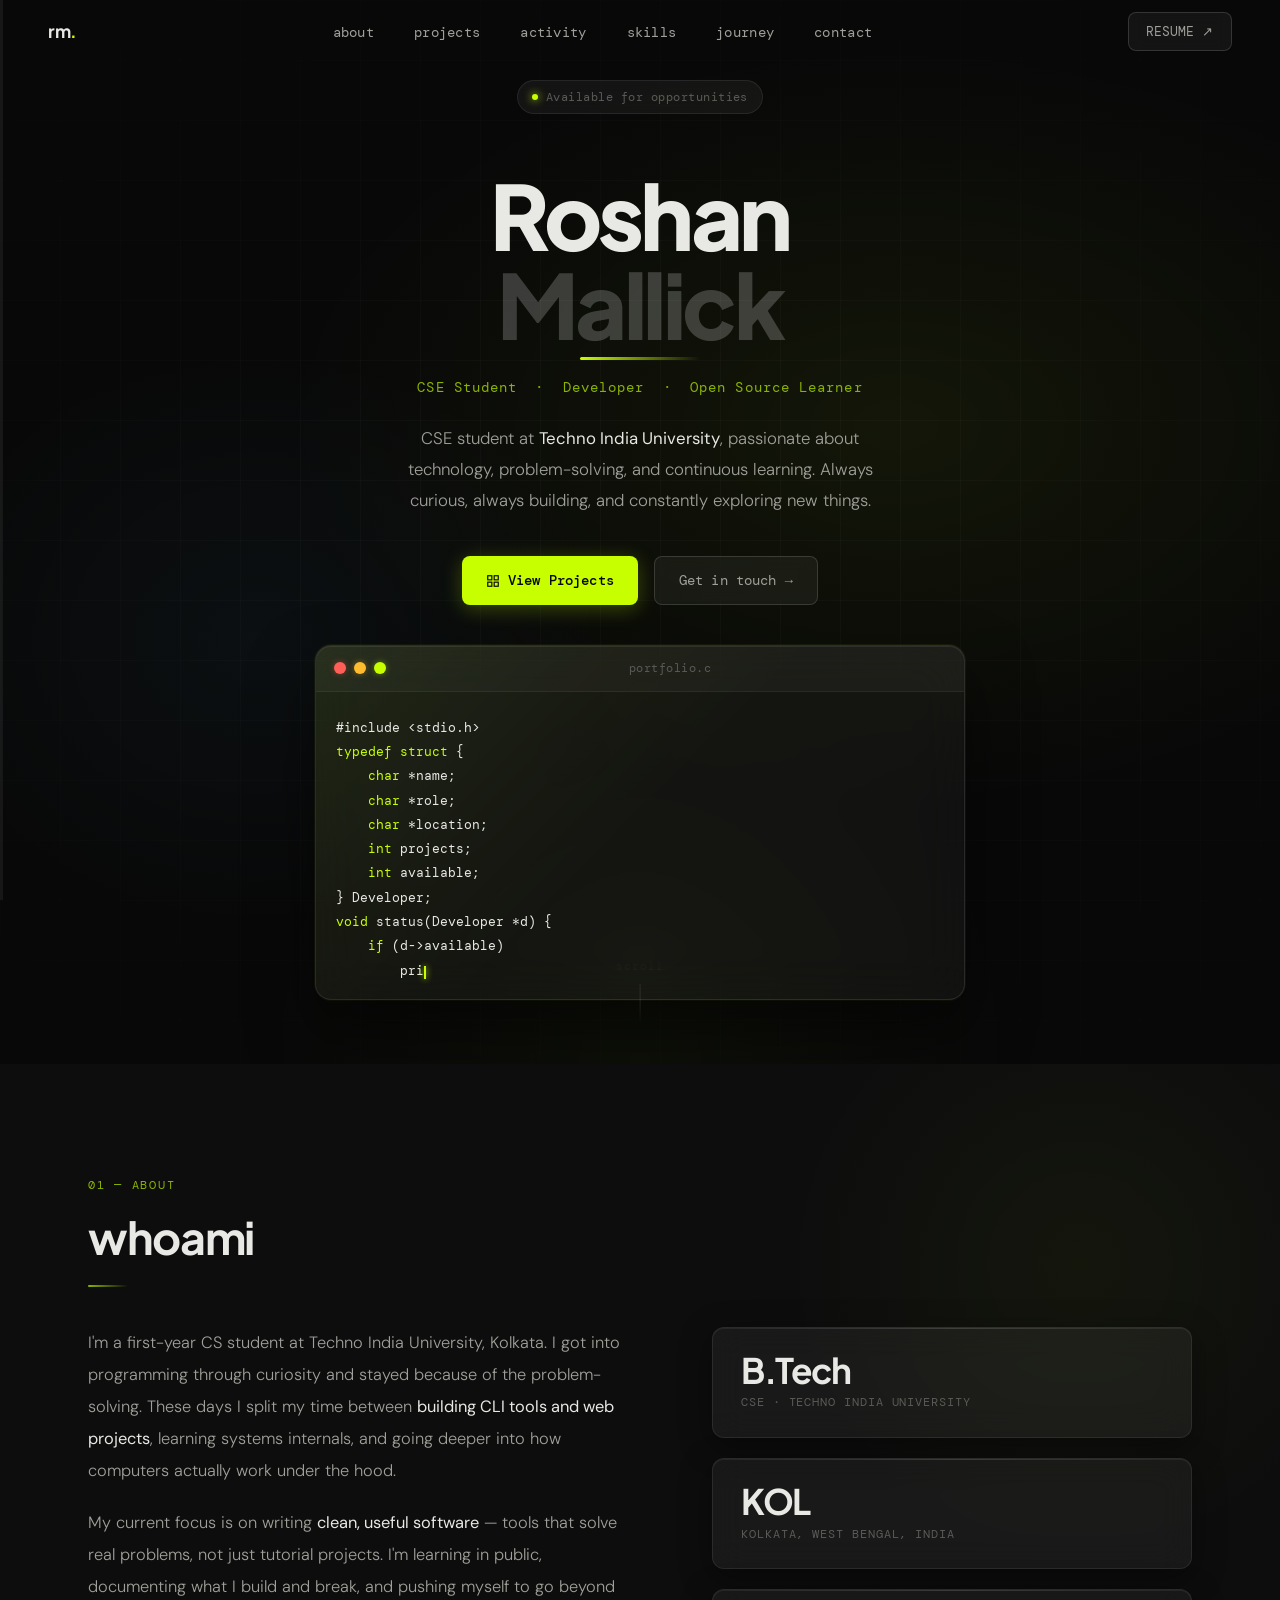
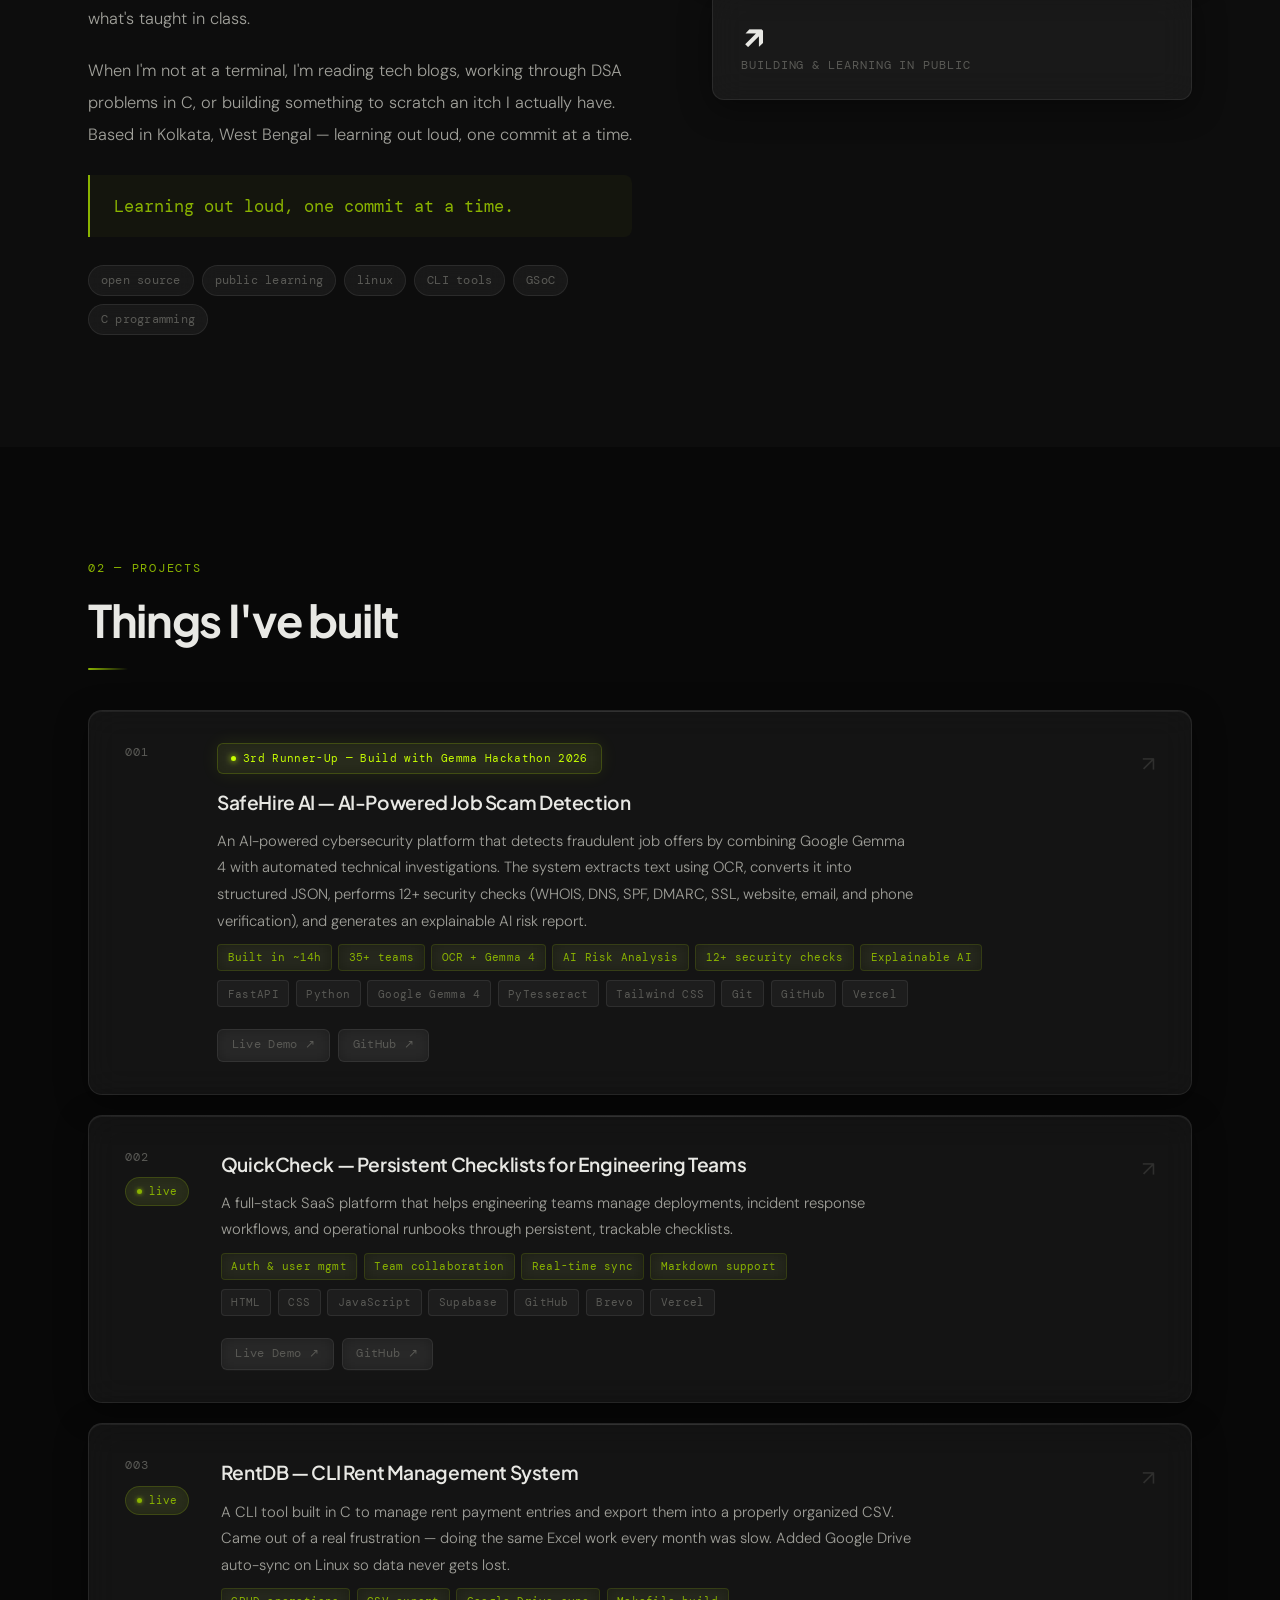
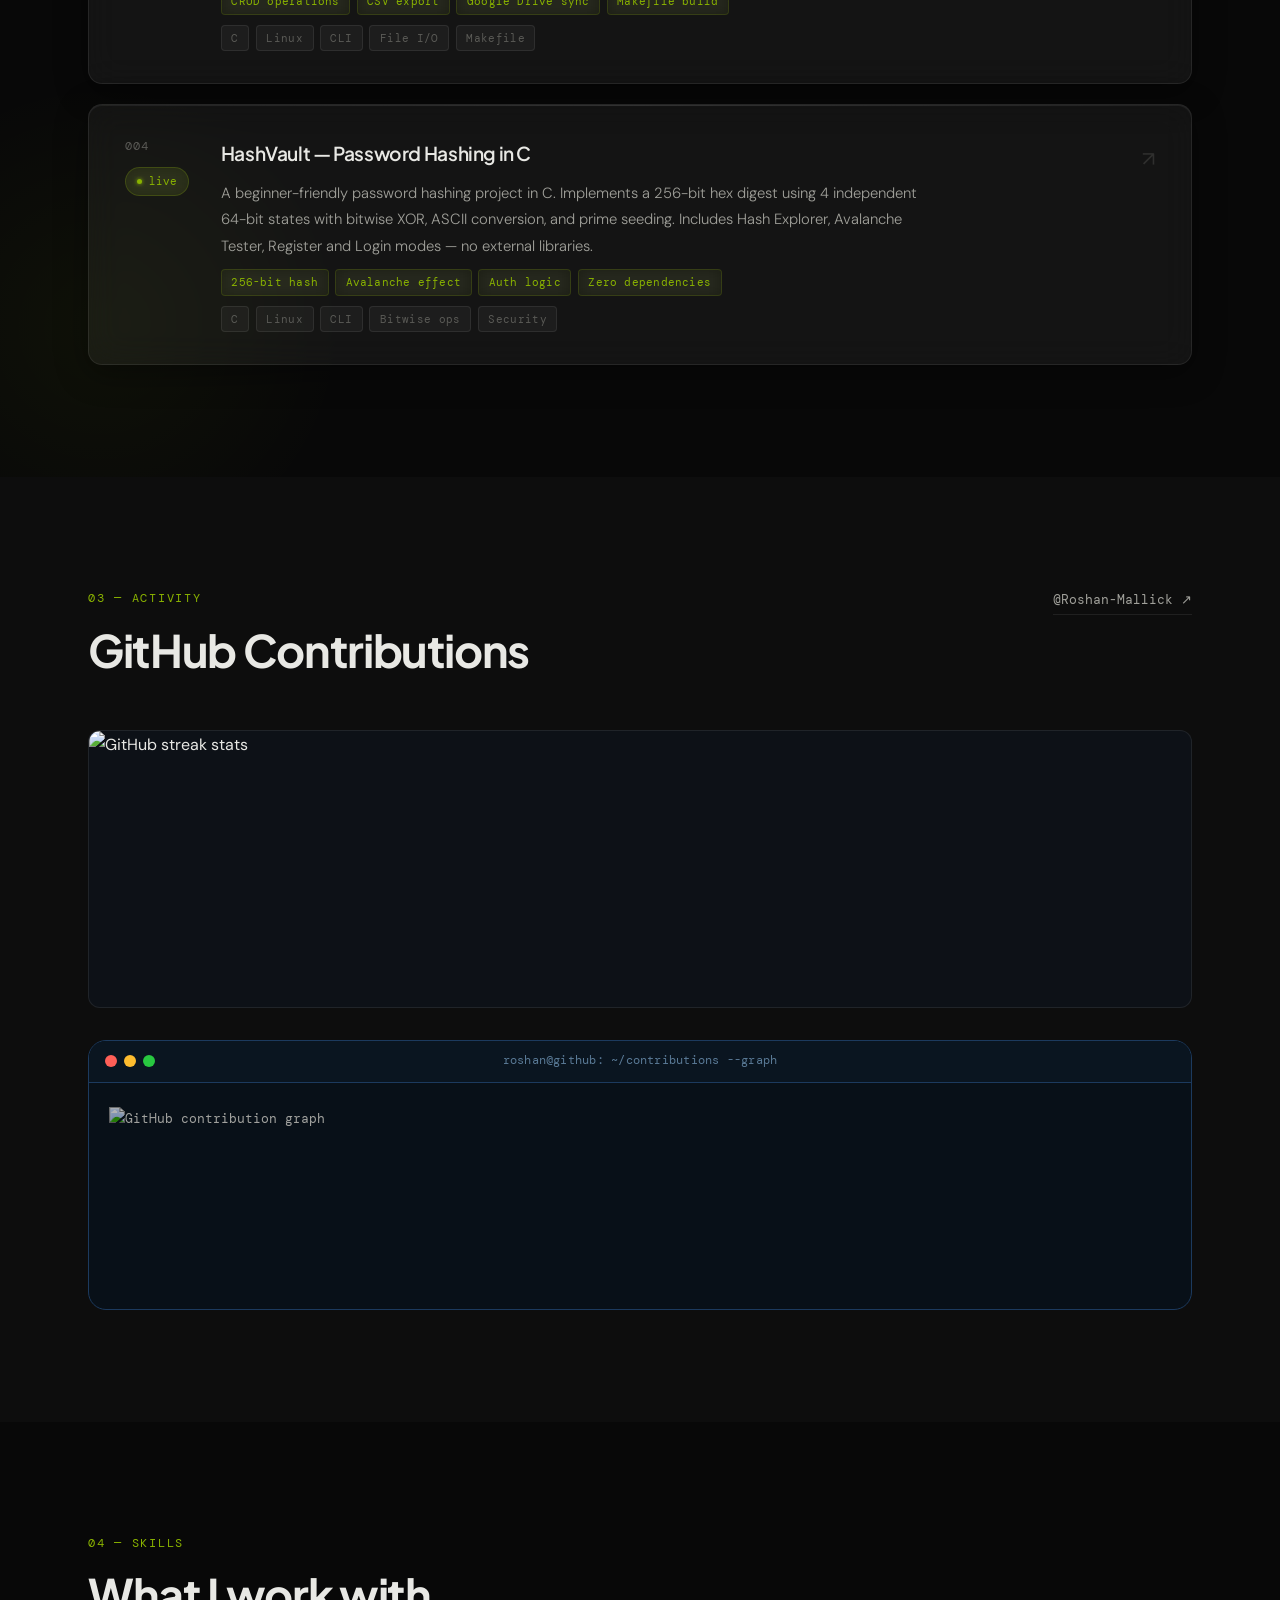
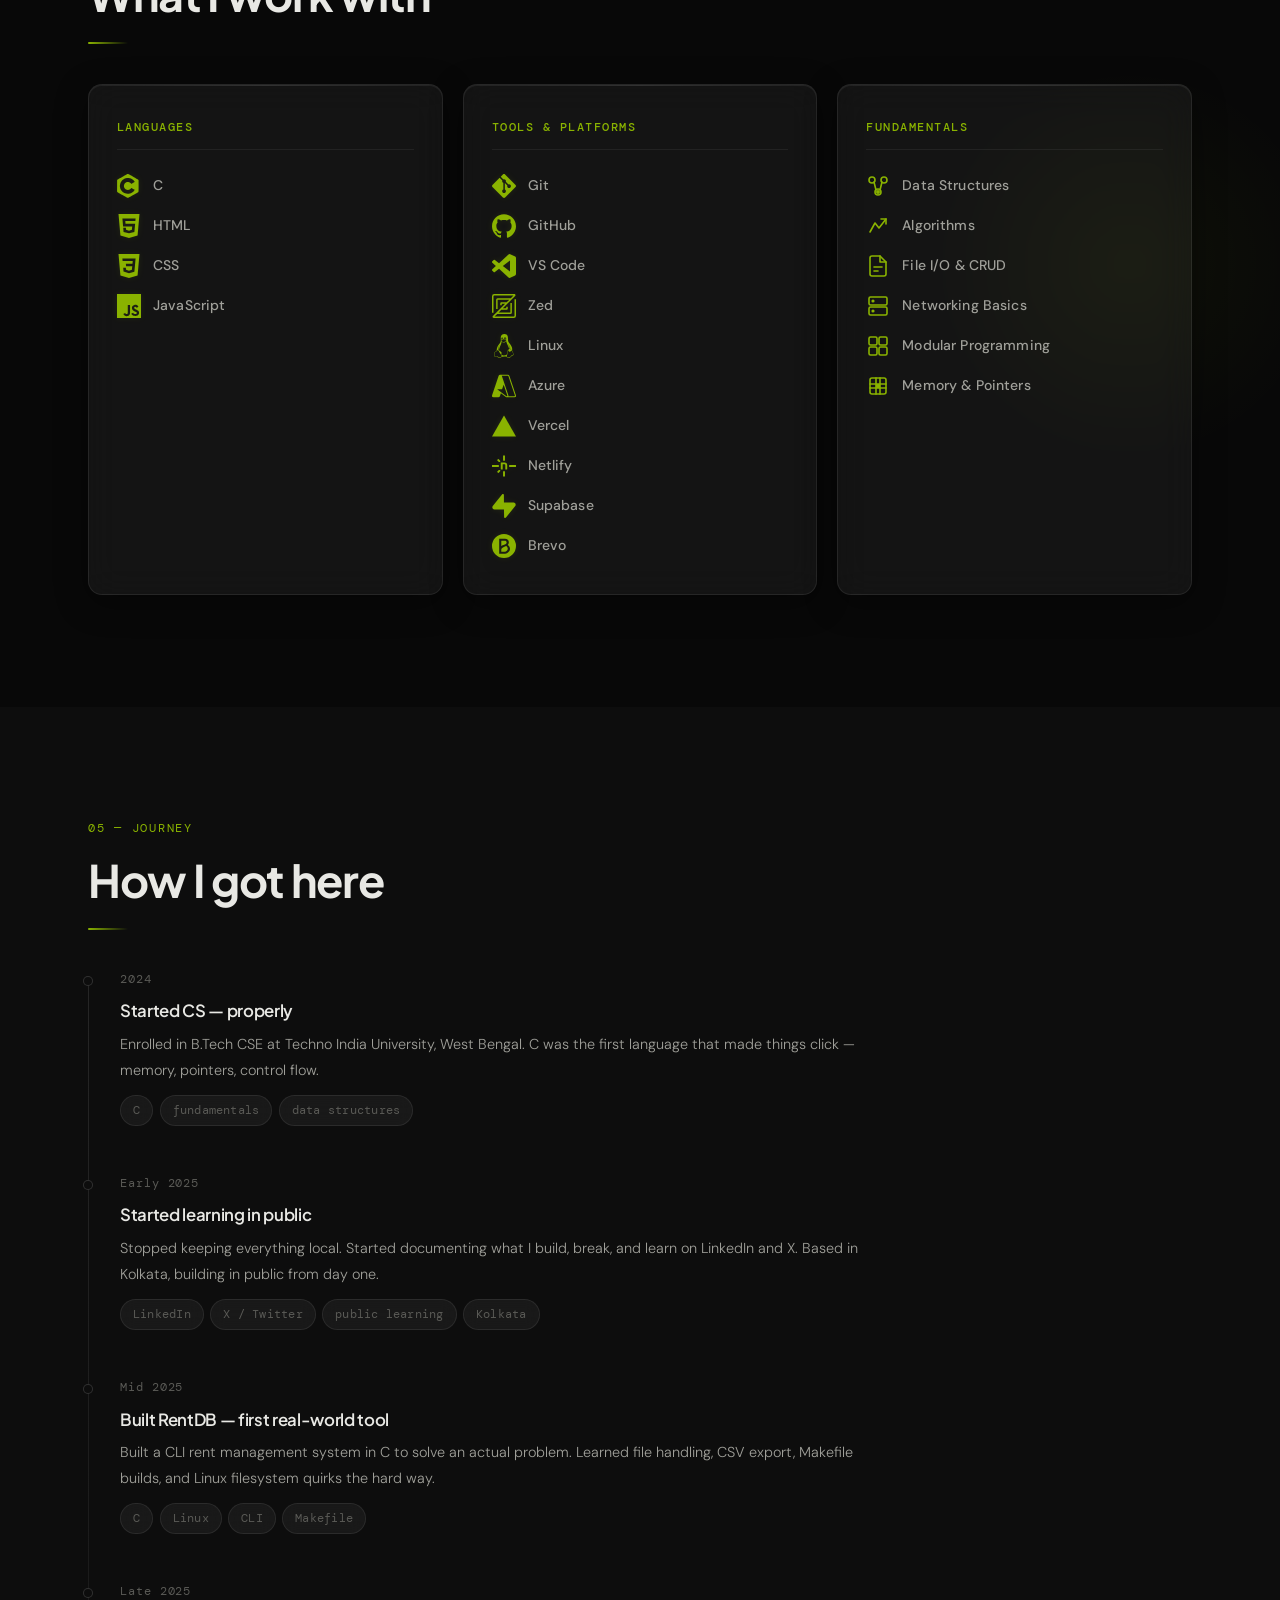
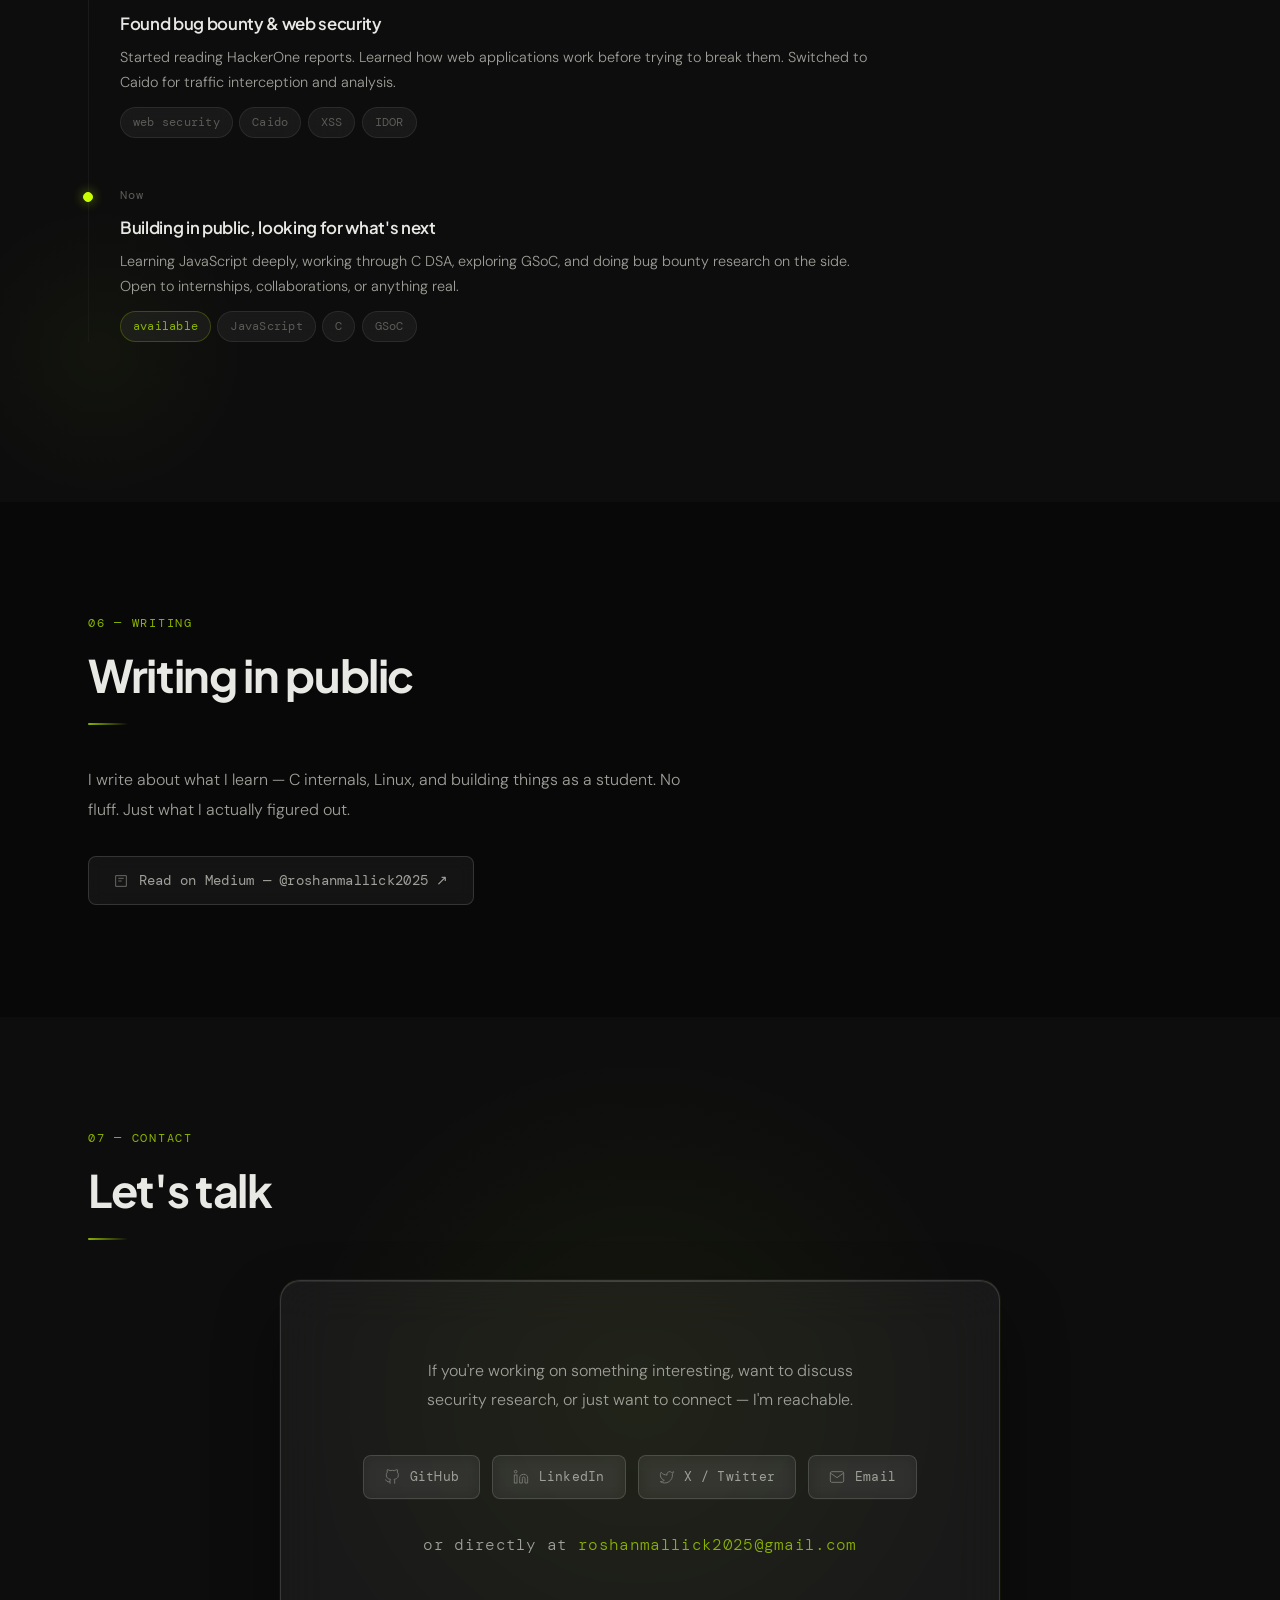
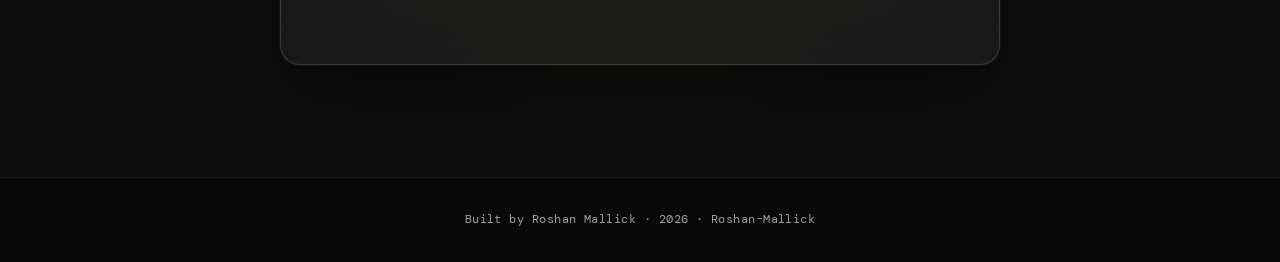
==== commit 43fb4ecf: "Update project description for SafeHire AI Removed the note about the backend not being hosted from " ====
--- a/index.html
+++ b/index.html
@@ -287,7 +287,7 @@
         <div class="project-body">
           <div class="project-achievement">3rd Runner-Up — Build with Gemma Hackathon 2026</div>
           <h3 class="project-title">SafeHire AI — AI-Powered Job Scam Detection</h3>
-          <p class="project-desc">An AI-powered cybersecurity platform that detects fraudulent job offers by combining Google Gemma 4 with automated technical investigations. The system extracts text using OCR, converts it into structured JSON, performs 12+ security checks (WHOIS, DNS, SPF, DMARC, SSL, website, email, and phone verification), and generates an explainable AI risk report. Backend runs locally (not yet hosted).</p>
+          <p class="project-desc">An AI-powered cybersecurity platform that detects fraudulent job offers by combining Google Gemma 4 with automated technical investigations. The system extracts text using OCR, converts it into structured JSON, performs 12+ security checks (WHOIS, DNS, SPF, DMARC, SSL, website, email, and phone verification), and generates an explainable AI risk report.</p>
           <div class="project-highlights">
             <span class="highlight">Built in ~14h</span>
             <span class="highlight">35+ teams</span>
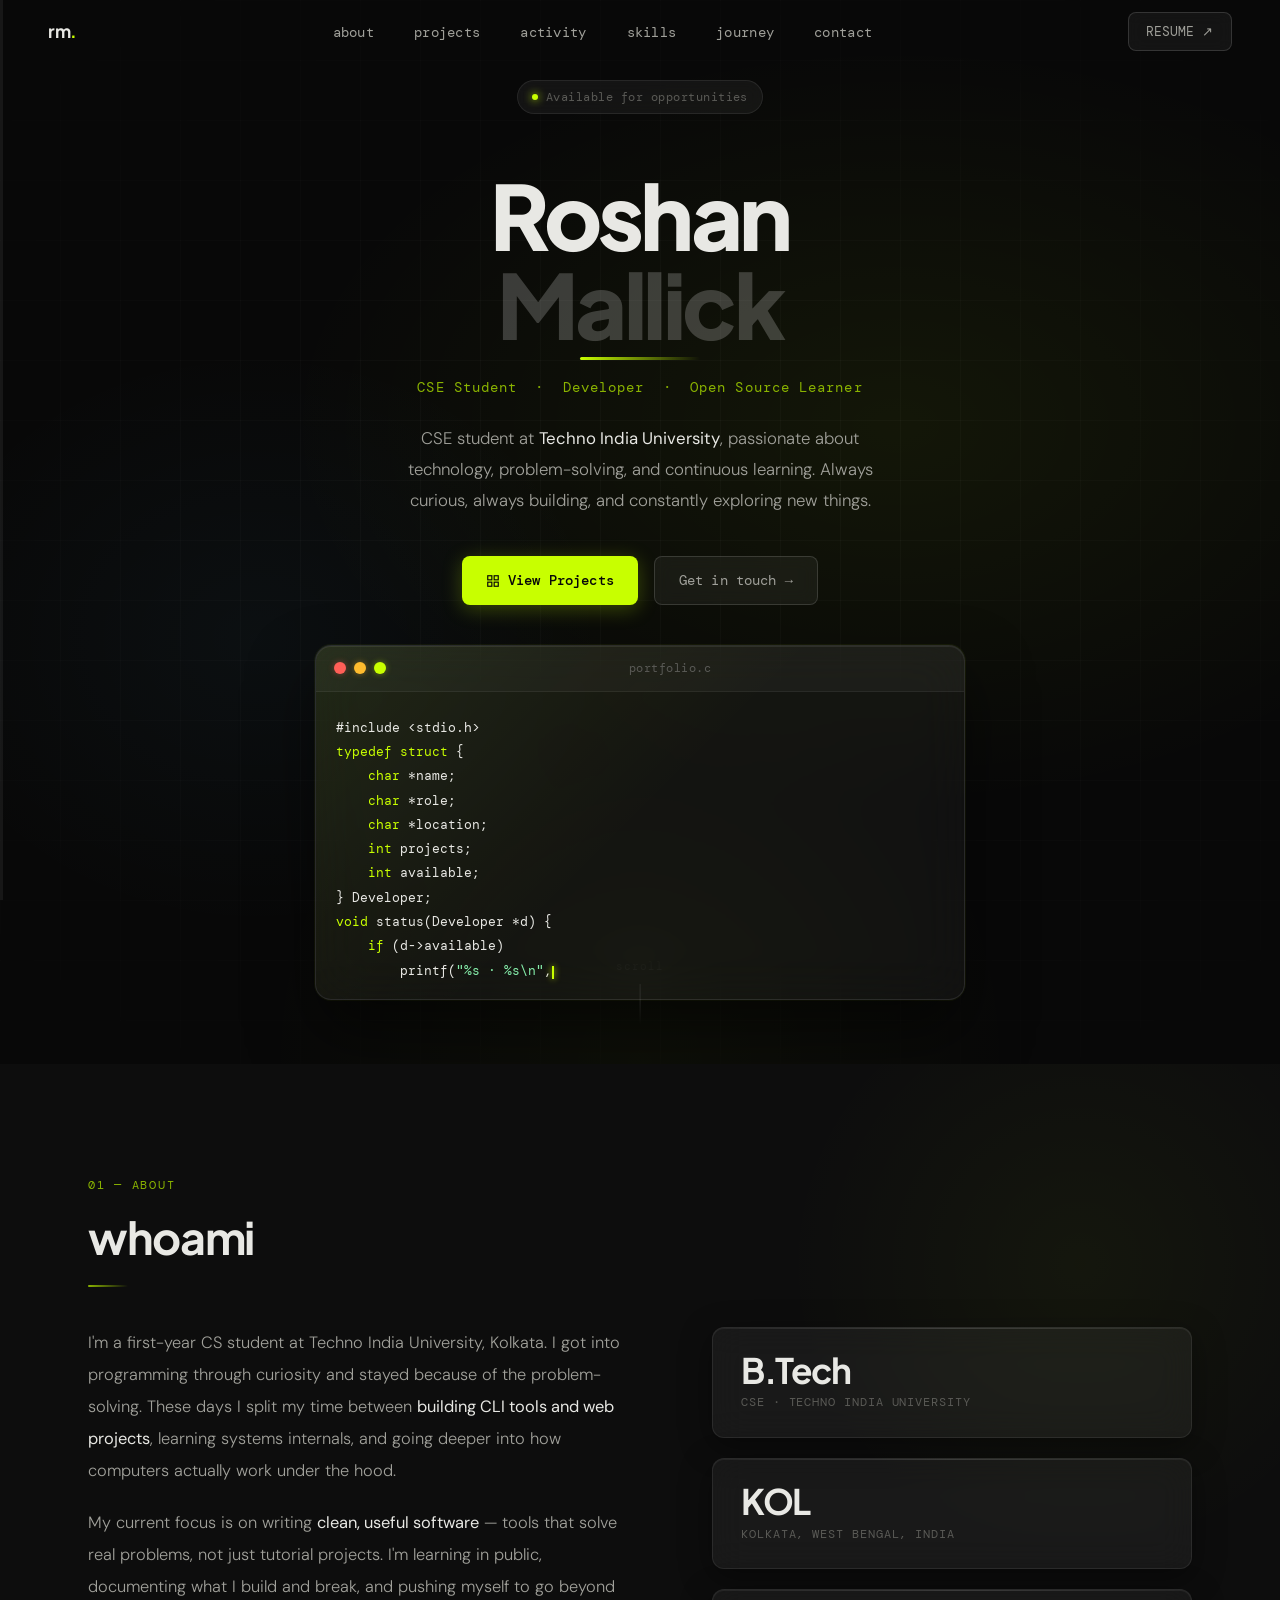
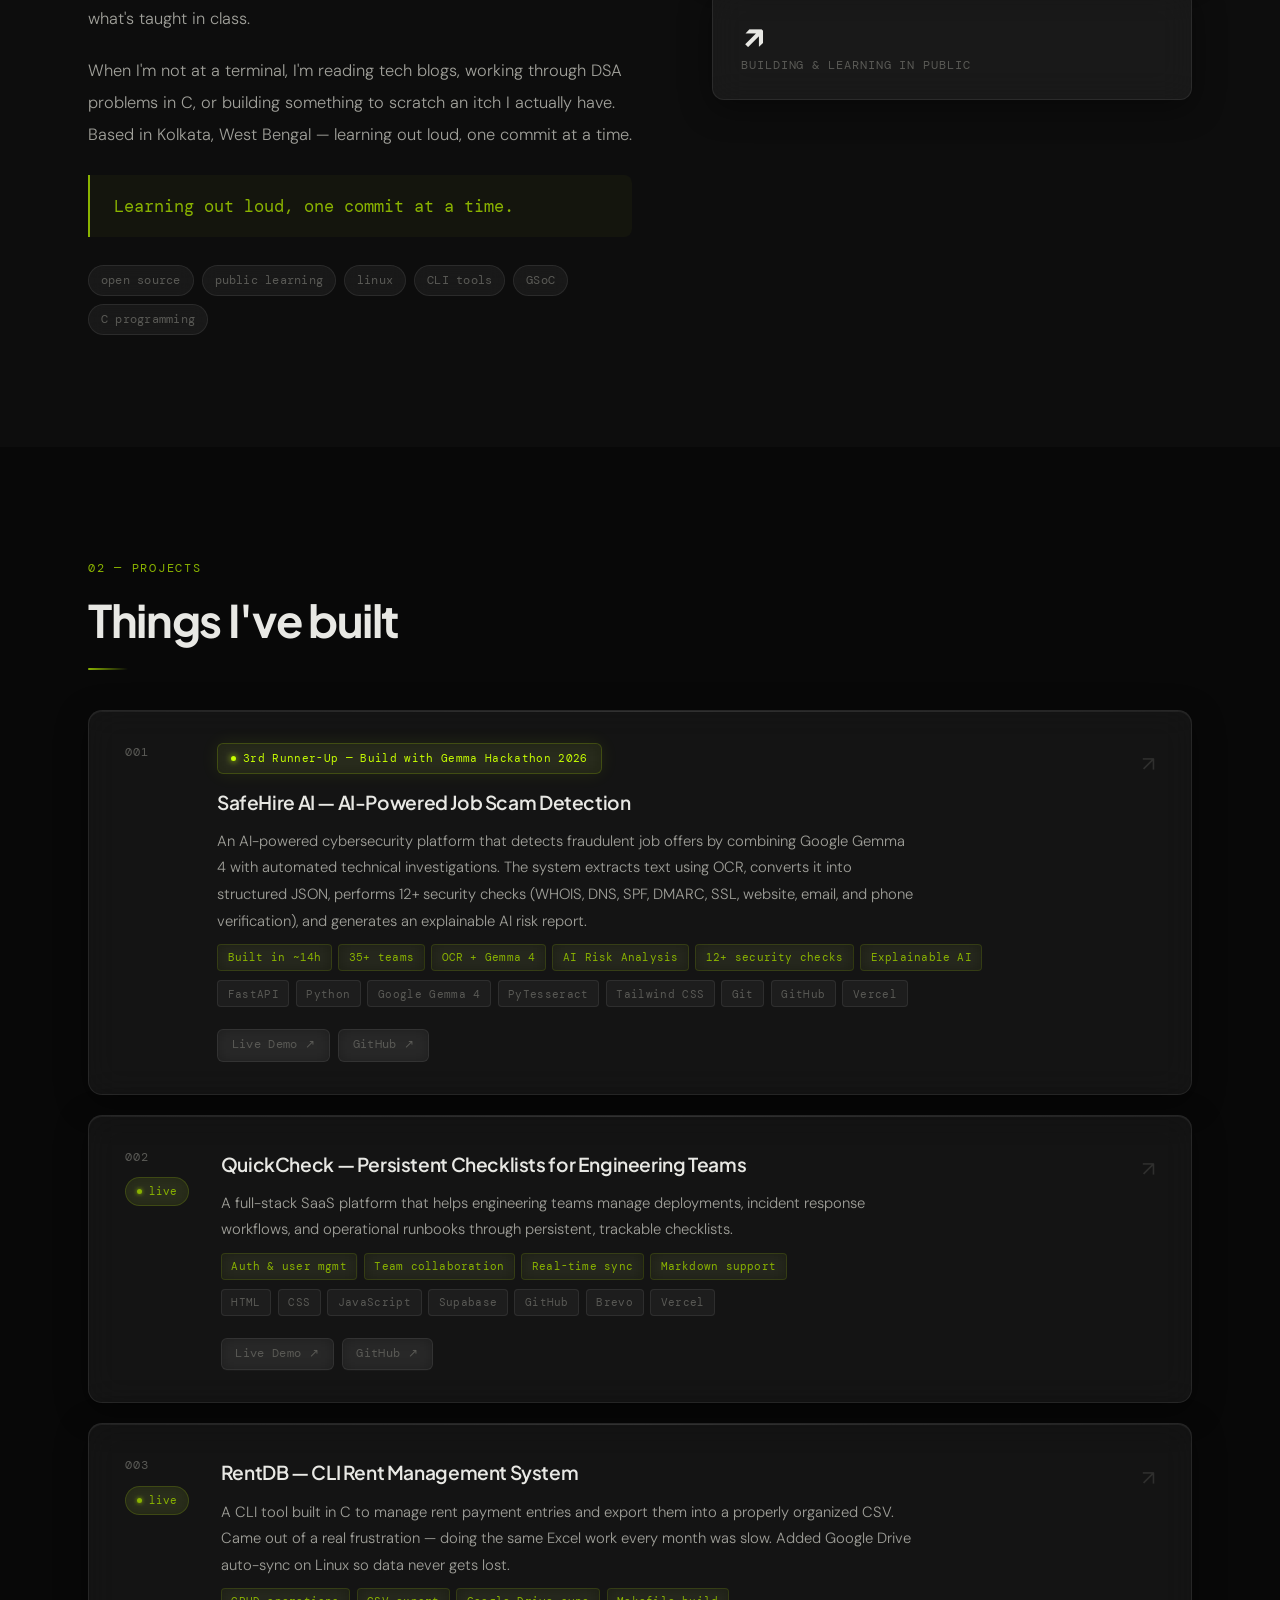
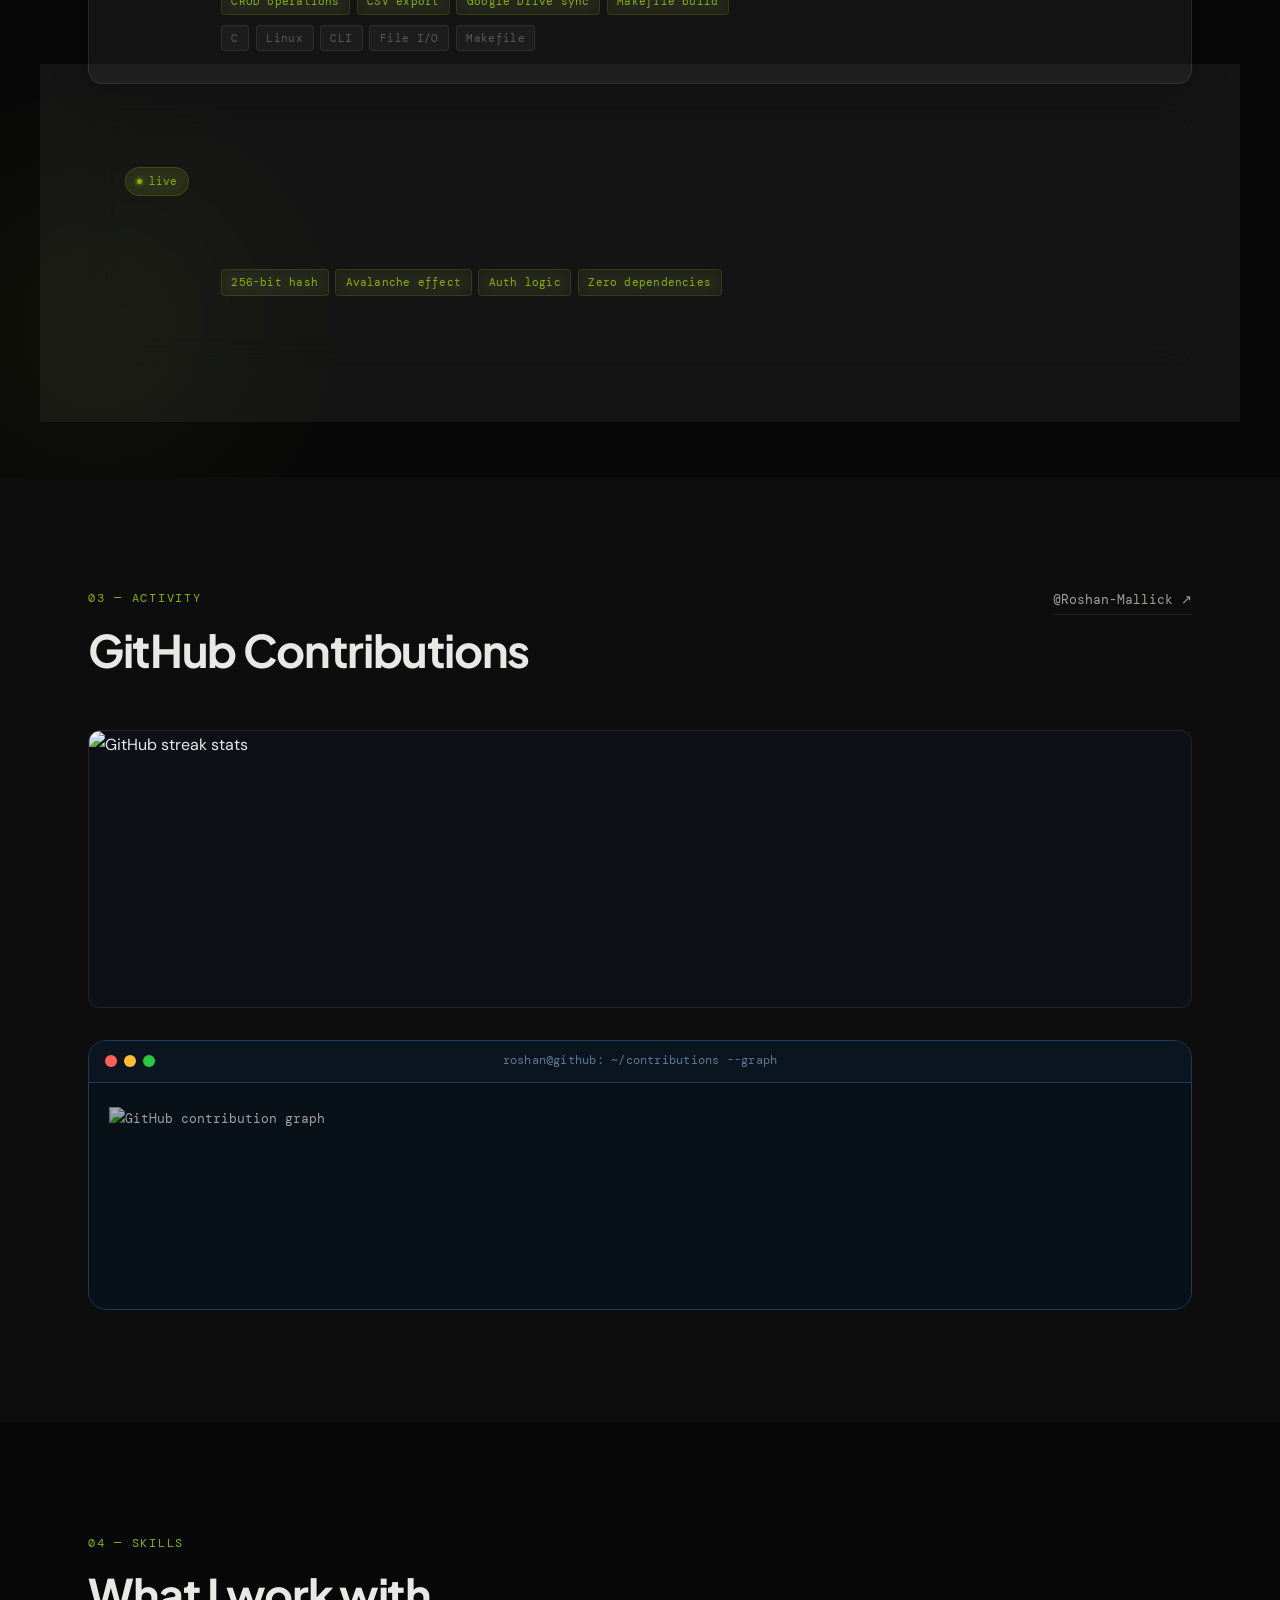
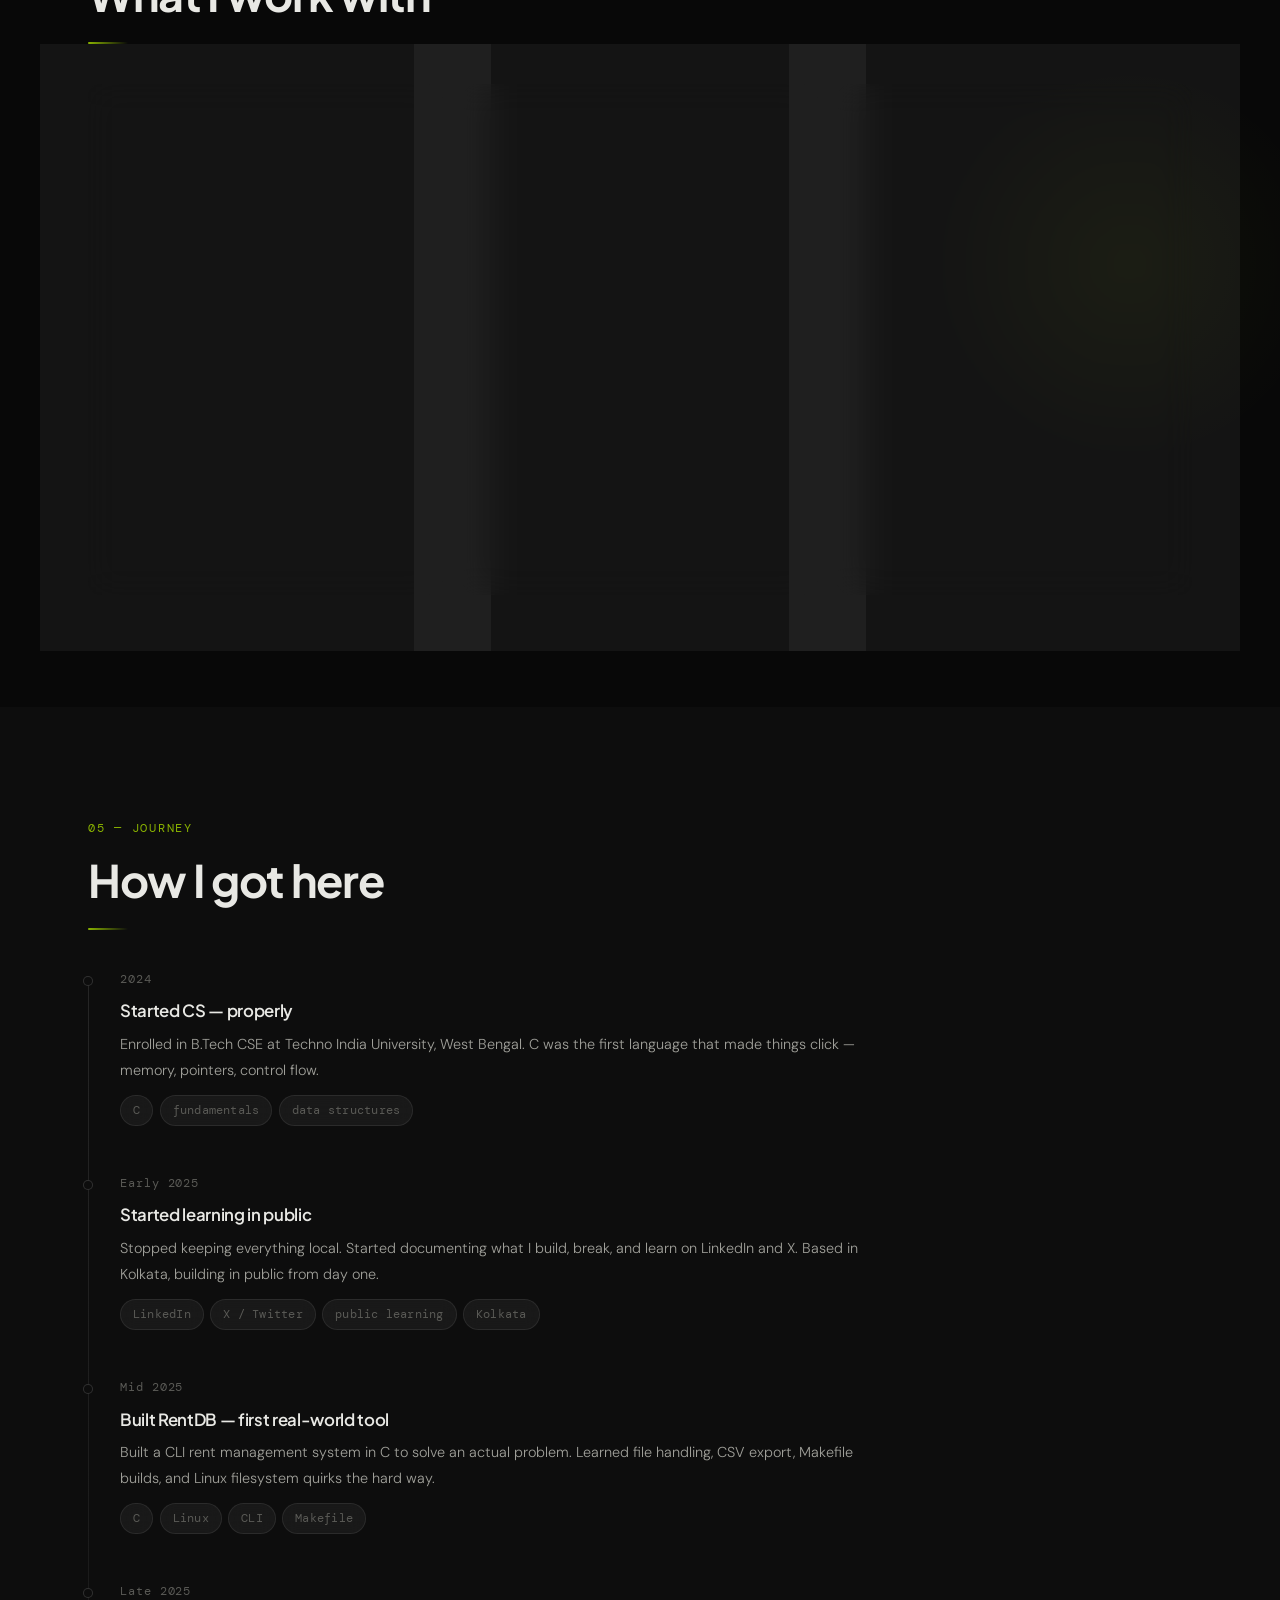
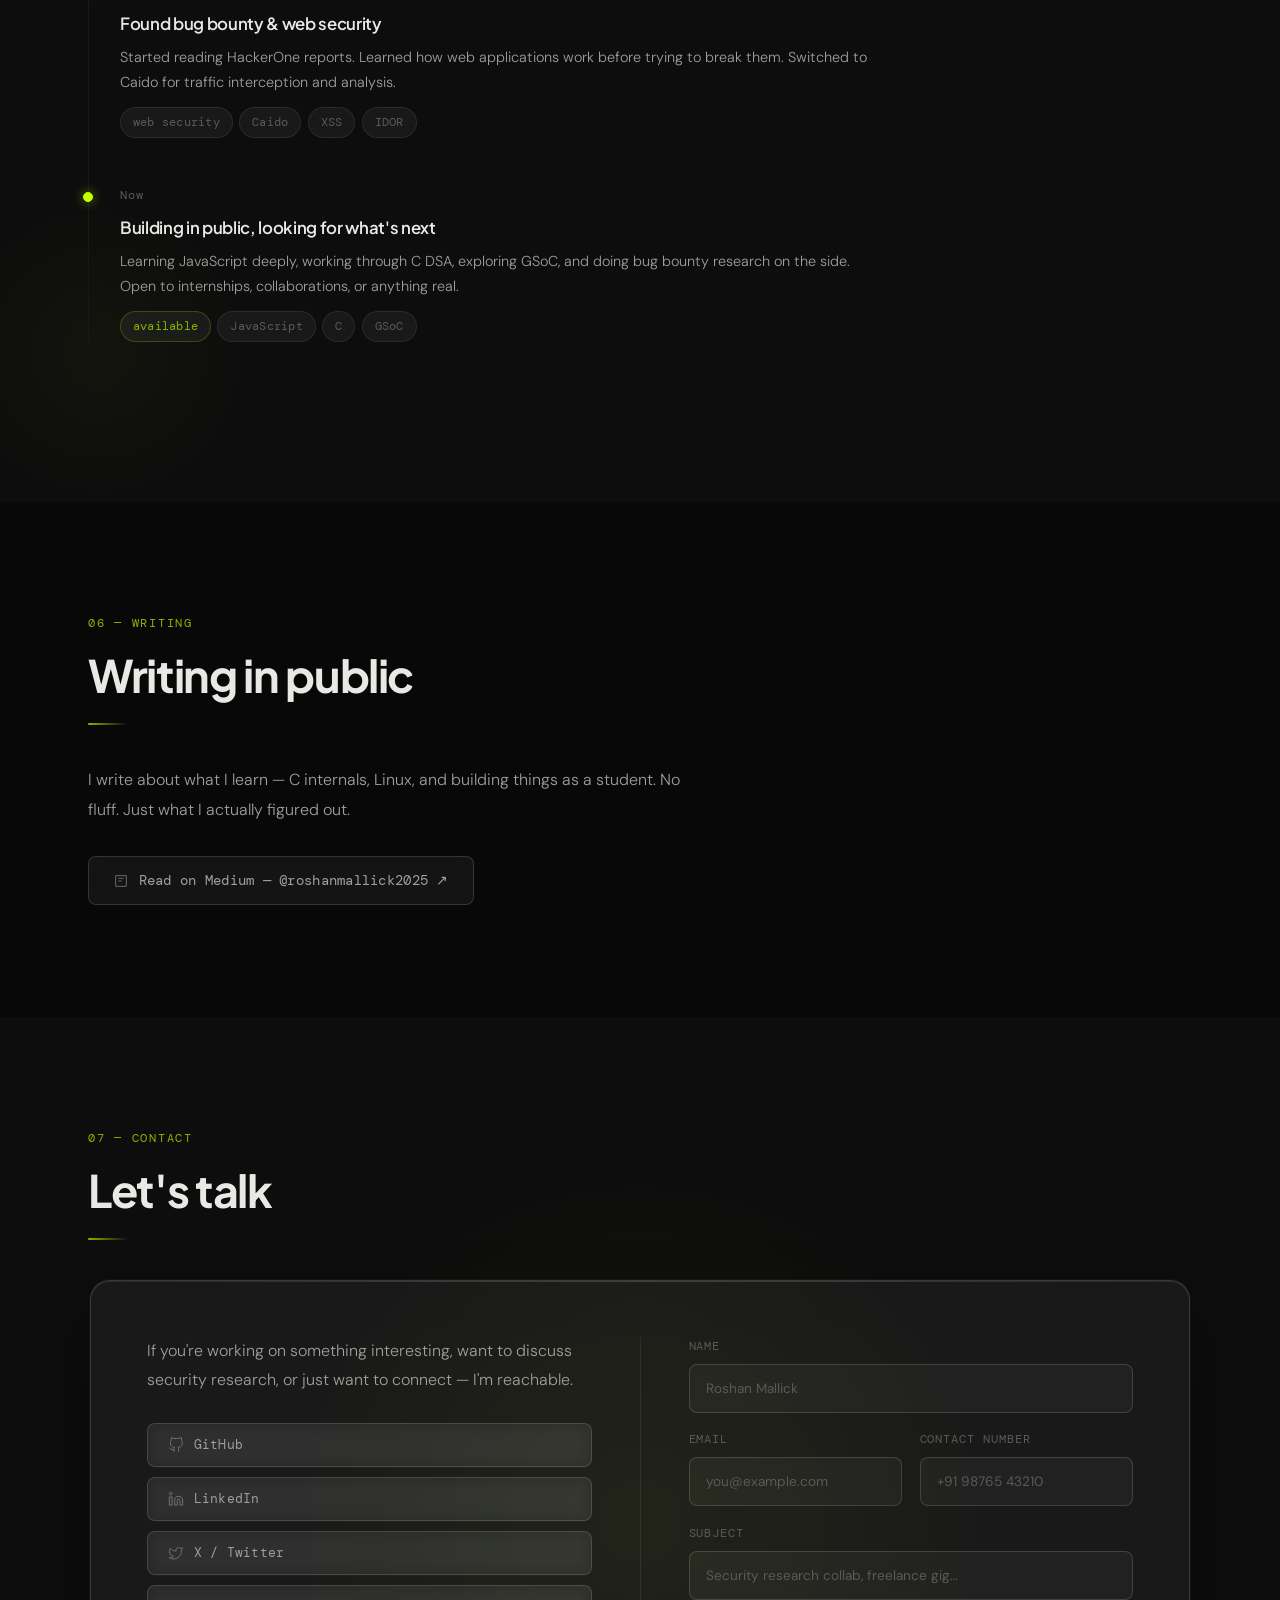
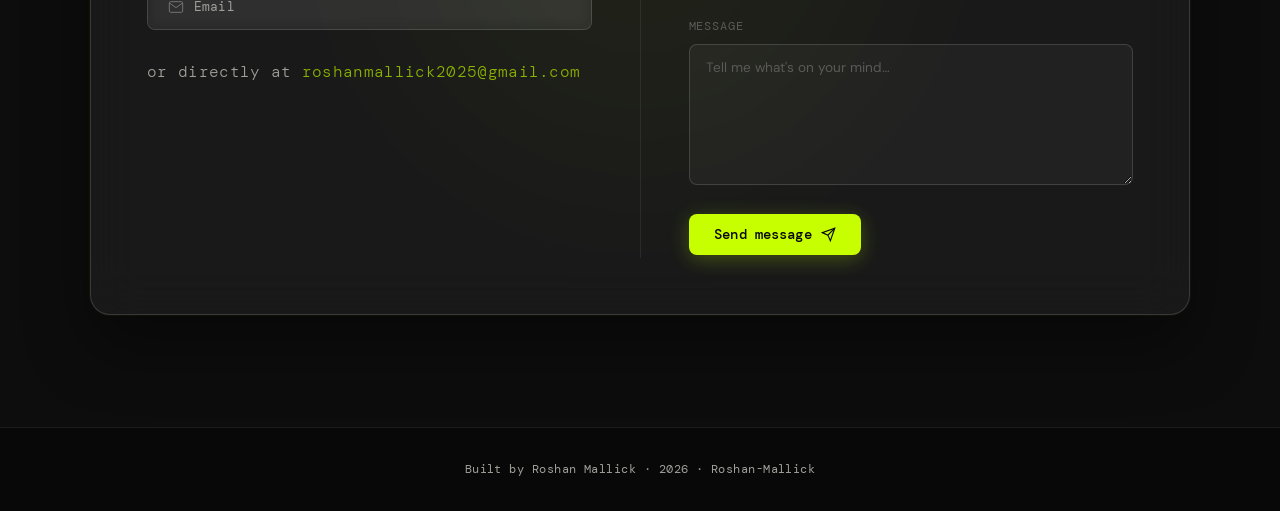
==== commit d75883c6: "feat(contact): add contact form with Cloudflare Worker and Telegram relay - Restructure contact sect" ====
--- a/index.html
+++ b/index.html
@@ -647,26 +647,71 @@
       <div class="divider"></div>
     </div>
     <div class="contact-inner fade-in">
-      <p>If you're working on something interesting, want to discuss security research, or just want to connect — I'm reachable.</p>
-      <div class="contact-links">
-        <a href="https://github.com/Roshan-Mallick" target="_blank" class="contact-link">
-          <svg viewBox="0 0 24 24" fill="none" stroke="currentColor" stroke-width="1.5"><path d="M9 19c-5 1.5-5-2.5-7-3m14 6v-3.87a3.37 3.37 0 0 0-.94-2.61c3.14-.35 6.44-1.54 6.44-7A5.44 5.44 0 0 0 20 4.77 5.07 5.07 0 0 0 19.91 1S18.73.65 16 2.48a13.38 13.38 0 0 0-7 0C6.27.65 5.09 1 5.09 1A5.07 5.07 0 0 0 5 4.77a5.44 5.44 0 0 0-1.5 3.78c0 5.42 3.3 6.61 6.44 7A3.37 3.37 0 0 0 9 18.13V22"/></svg>
-          GitHub
-        </a>
-        <a href="https://www.linkedin.com/in/roshan-mallick-2b816a2b8/" target="_blank" class="contact-link">
-          <svg viewBox="0 0 24 24" fill="none" stroke="currentColor" stroke-width="1.5"><path d="M16 8a6 6 0 0 1 6 6v7h-4v-7a2 2 0 0 0-2-2 2 2 0 0 0-2 2v7h-4v-7a6 6 0 0 1 6-6z"/><rect x="2" y="9" width="4" height="12"/><circle cx="4" cy="4" r="2"/></svg>
-          LinkedIn
-        </a>
-        <a href="https://x.com/_eth0x1" target="_blank" class="contact-link">
-          <svg viewBox="0 0 24 24" fill="none" stroke="currentColor" stroke-width="1.5"><path d="M22 4s-.7 2.1-2 3.4c1.6 10-9.4 17.3-18 11.6 2.2.1 4.4-.6 6-2C3 15.5.5 9.6 3 5c2.2 2.6 5.6 4.1 9 4-.9-4.2 4-6.6 7-3.8 1.1 0 3-1.2 3-1.2z"/></svg>
-          X / Twitter
-        </a>
-        <a href="mailto:roshanmallick2025@gmail.com" class="contact-link">
-          <svg viewBox="0 0 24 24" fill="none" stroke="currentColor" stroke-width="1.5"><path d="M4 4h16c1.1 0 2 .9 2 2v12c0 1.1-.9 2-2 2H4c-1.1 0-2-.9-2-2V6c0-1.1.9-2 2-2z"/><polyline points="22,6 12,13 2,6"/></svg>
-          Email
-        </a>
-      </div>
-      <p class="email-raw">or directly at <a href="mailto:roshanmallick2025@gmail.com">roshanmallick2025@gmail.com</a></p>
+      <div class="ci-split">
+
+        <!-- LEFT: info + social links -->
+        <div class="ci-left">
+          <p>If you're working on something interesting, want to discuss security research, or just want to connect — I'm reachable.</p>
+          <div class="contact-links">
+            <a href="https://github.com/Roshan-Mallick" target="_blank" class="contact-link">
+              <svg viewBox="0 0 24 24" fill="none" stroke="currentColor" stroke-width="1.5"><path d="M9 19c-5 1.5-5-2.5-7-3m14 6v-3.87a3.37 3.37 0 0 0-.94-2.61c3.14-.35 6.44-1.54 6.44-7A5.44 5.44 0 0 0 20 4.77 5.07 5.07 0 0 0 19.91 1S18.73.65 16 2.48a13.38 13.38 0 0 0-7 0C6.27.65 5.09 1 5.09 1A5.07 5.07 0 0 0 5 4.77a5.44 5.44 0 0 0-1.5 3.78c0 5.42 3.3 6.61 6.44 7A3.37 3.37 0 0 0 9 18.13V22"/></svg>
+              GitHub
+            </a>
+            <a href="https://www.linkedin.com/in/roshan-mallick-2b816a2b8/" target="_blank" class="contact-link">
+              <svg viewBox="0 0 24 24" fill="none" stroke="currentColor" stroke-width="1.5"><path d="M16 8a6 6 0 0 1 6 6v7h-4v-7a2 2 0 0 0-2-2 2 2 0 0 0-2 2v7h-4v-7a6 6 0 0 1 6-6z"/><rect x="2" y="9" width="4" height="12"/><circle cx="4" cy="4" r="2"/></svg>
+              LinkedIn
+            </a>
+            <a href="https://x.com/_eth0x1" target="_blank" class="contact-link">
+              <svg viewBox="0 0 24 24" fill="none" stroke="currentColor" stroke-width="1.5"><path d="M22 4s-.7 2.1-2 3.4c1.6 10-9.4 17.3-18 11.6 2.2.1 4.4-.6 6-2C3 15.5.5 9.6 3 5c2.2 2.6 5.6 4.1 9 4-.9-4.2 4-6.6 7-3.8 1.1 0 3-1.2 3-1.2z"/></svg>
+              X / Twitter
+            </a>
+            <a href="mailto:roshanmallick2025@gmail.com" class="contact-link">
+              <svg viewBox="0 0 24 24" fill="none" stroke="currentColor" stroke-width="1.5"><path d="M4 4h16c1.1 0 2 .9 2 2v12c0 1.1-.9 2-2 2H4c-1.1 0-2-.9-2-2V6c0-1.1.9-2 2-2z"/><polyline points="22,6 12,13 2,6"/></svg>
+              Email
+            </a>
+          </div>
+          <p class="email-raw">or directly at <a href="mailto:roshanmallick2025@gmail.com">roshanmallick2025@gmail.com</a></p>
+        </div>
+
+        <!-- DIVIDER -->
+        <div class="ci-vdivider"></div>
+
+        <!-- RIGHT: contact form -->
+        <div class="ci-right">
+          <form id="contact-form" class="cf" novalidate>
+            <div class="cf-field">
+              <label for="cf-name">Name</label>
+              <input id="cf-name" name="name" type="text" placeholder="Roshan Mallick" autocomplete="name" required />
+            </div>
+            <div class="cf-row">
+              <div class="cf-field">
+                <label for="cf-email">Email</label>
+                <input id="cf-email" name="email" type="email" placeholder="you@example.com" autocomplete="email" required />
+              </div>
+              <div class="cf-field">
+                <label for="cf-phone">CONTACT NUMBER</label>
+                <input id="cf-phone" name="phone" type="tel" placeholder="+91 98765 43210" autocomplete="tel" />
+              </div>
+            </div>
+            <div class="cf-field">
+              <label for="cf-subject">Subject</label>
+              <input id="cf-subject" name="subject" type="text" placeholder="Security research collab, freelance gig…" required />
+            </div>
+            <div class="cf-field">
+              <label for="cf-message">Message</label>
+              <textarea id="cf-message" name="message" rows="5" placeholder="Tell me what's on your mind…" required></textarea>
+            </div>
+            <div class="cf-footer">
+              <button type="submit" class="cf-btn" id="cf-submit">
+                <span class="cf-btn-text">Send message</span>
+                <svg class="cf-btn-icon" viewBox="0 0 24 24" fill="none" stroke="currentColor" stroke-width="1.8"><line x1="22" y1="2" x2="11" y2="13"/><polygon points="22 2 15 22 11 13 2 9 22 2"/></svg>
+              </button>
+              <p class="cf-status" id="cf-status" aria-live="polite"></p>
+            </div>
+          </form>
+        </div>
+
+      </div>
     </div>
   </div>
 </section>
--- a/style.css
+++ b/style.css
@@ -1103,15 +1103,14 @@
 }
 
 #contact .contact-inner {
-  max-width: 720px;
+  max-width: 1100px;
   margin: 0 auto;
   background: var(--glass-bg);
   backdrop-filter: blur(24px);
   -webkit-backdrop-filter: blur(24px);
   border: 1px solid var(--border-2);
   border-radius: 20px;
-  padding: 4rem 3.5rem;
-  text-align: center;
+  padding: 3.5rem;
   box-shadow:
     0 32px 64px rgba(0,0,0,0.4),
     0 0 0 1px rgba(200,255,0,0.05),
@@ -1130,11 +1129,35 @@
   color: var(--text-2);
   font-size: 1rem;
   font-weight: 300;
-  max-width: 440px;
-  margin: .75rem auto 2.5rem;
+  margin: 0 0 1.75rem;
   line-height: 1.8;
 }
-.contact-links { display: flex; gap: .75rem; justify-content: center; flex-wrap: wrap; margin-bottom: 2rem; }
+
+/* ── SPLIT LAYOUT ── */
+.ci-split {
+  display: grid;
+  grid-template-columns: 1fr 1px 1fr;
+  gap: 0 3rem;
+  align-items: start;
+}
+
+.ci-left {
+  display: flex;
+  flex-direction: column;
+  align-items: flex-start;
+}
+
+.ci-right {
+  display: flex;
+  flex-direction: column;
+}
+
+.ci-vdivider {
+  background: var(--border);
+  align-self: stretch;
+}
+
+.contact-links { display: flex; flex-direction: column; gap: .6rem; margin-bottom: 1.75rem; width: 100%; }
 .contact-link {
   display: inline-flex;
   align-items: center;
@@ -1163,6 +1186,129 @@
 .email-raw { font-family: var(--font-mono); font-size: .85rem; color: var(--text-3); letter-spacing: .02em; }
 .email-raw a { color: var(--accent-dim); text-decoration: none; transition: color .2s; }
 .email-raw a:hover { color: var(--accent); }
+
+/* ── CONTACT FORM (cf-*) ── */
+.cf-divider {
+  display: flex;
+  align-items: center;
+  gap: 1rem;
+  margin: 2.5rem 0 2rem;
+  color: var(--text-3);
+  font-family: var(--font-mono);
+  font-size: .72rem;
+  letter-spacing: .1em;
+  text-transform: uppercase;
+}
+.cf-divider::before,
+.cf-divider::after {
+  content: '';
+  flex: 1;
+  height: 1px;
+  background: var(--border);
+}
+
+.cf {
+  text-align: left;
+  display: flex;
+  flex-direction: column;
+  gap: 1.1rem;
+}
+
+.cf-row {
+  display: grid;
+  grid-template-columns: 1fr 1fr;
+  gap: 1.1rem;
+}
+
+.cf-field {
+  display: flex;
+  flex-direction: column;
+  gap: .45rem;
+}
+
+.cf-field label {
+  font-family: var(--font-mono);
+  font-size: .72rem;
+  letter-spacing: .08em;
+  text-transform: uppercase;
+  color: var(--text-3);
+}
+
+.cf-field input,
+.cf-field textarea {
+  background: rgba(255,255,255,0.04);
+  border: 1px solid var(--border-2);
+  border-radius: 8px;
+  padding: .75rem 1rem;
+  color: var(--text);
+  font-family: var(--font-body);
+  font-size: .9rem;
+  line-height: 1.6;
+  resize: vertical;
+  outline: none;
+  transition: border-color .2s, box-shadow .2s, background .2s;
+  width: 100%;
+}
+
+.cf-field input::placeholder,
+.cf-field textarea::placeholder {
+  color: var(--text-3);
+  font-size: .85rem;
+}
+
+.cf-field input:focus,
+.cf-field textarea:focus {
+  border-color: var(--border-accent);
+  background: rgba(200,255,0,0.03);
+  box-shadow: 0 0 0 3px rgba(200,255,0,0.07);
+}
+
+.cf-footer {
+  display: flex;
+  align-items: center;
+  gap: 1.25rem;
+  flex-wrap: wrap;
+  margin-top: .5rem;
+}
+
+.cf-btn {
+  display: inline-flex;
+  align-items: center;
+  gap: .55rem;
+  font-family: var(--font-mono);
+  font-size: .85rem;
+  font-weight: 500;
+  padding: .75rem 1.6rem;
+  background: var(--accent);
+  color: #080808;
+  border: none;
+  border-radius: 8px;
+  cursor: pointer;
+  letter-spacing: .01em;
+  transition: background .2s, transform .2s, box-shadow .2s;
+  box-shadow: 0 4px 20px rgba(200,255,0,0.25);
+}
+.cf-btn:hover:not(:disabled) {
+  background: #deff00;
+  transform: translateY(-2px);
+  box-shadow: 0 8px 30px rgba(200,255,0,0.35);
+}
+.cf-btn:disabled {
+  opacity: .55;
+  cursor: not-allowed;
+  transform: none;
+}
+.cf-btn-icon { width: 15px; height: 15px; flex-shrink: 0; }
+
+.cf-status {
+  font-family: var(--font-mono);
+  font-size: .78rem;
+  letter-spacing: .03em;
+  min-height: 1.2em;
+}
+.cf-status.ok  { color: var(--accent); }
+.cf-status.err { color: #ff5f5f; }
+
 
 /* ══════════════════════════════════════
    FOOTER
@@ -1381,7 +1527,10 @@
   .about-sidebar { flex-direction: row; flex-wrap: wrap; }
   .about-stat { flex: 1; min-width: 140px; }
   #contact .contact-inner { padding: 2rem 1.25rem; }
-  .contact-links { flex-direction: column; align-items: center; }
+  .ci-split { grid-template-columns: 1fr; gap: 2rem 0; }
+  .ci-vdivider { display: none; }
+  .cf-row { grid-template-columns: 1fr; }
+
   #left-sidebar { display: none; }
   .hero-scroll { display: none; }
   #github-activity { padding: 5rem 0; }
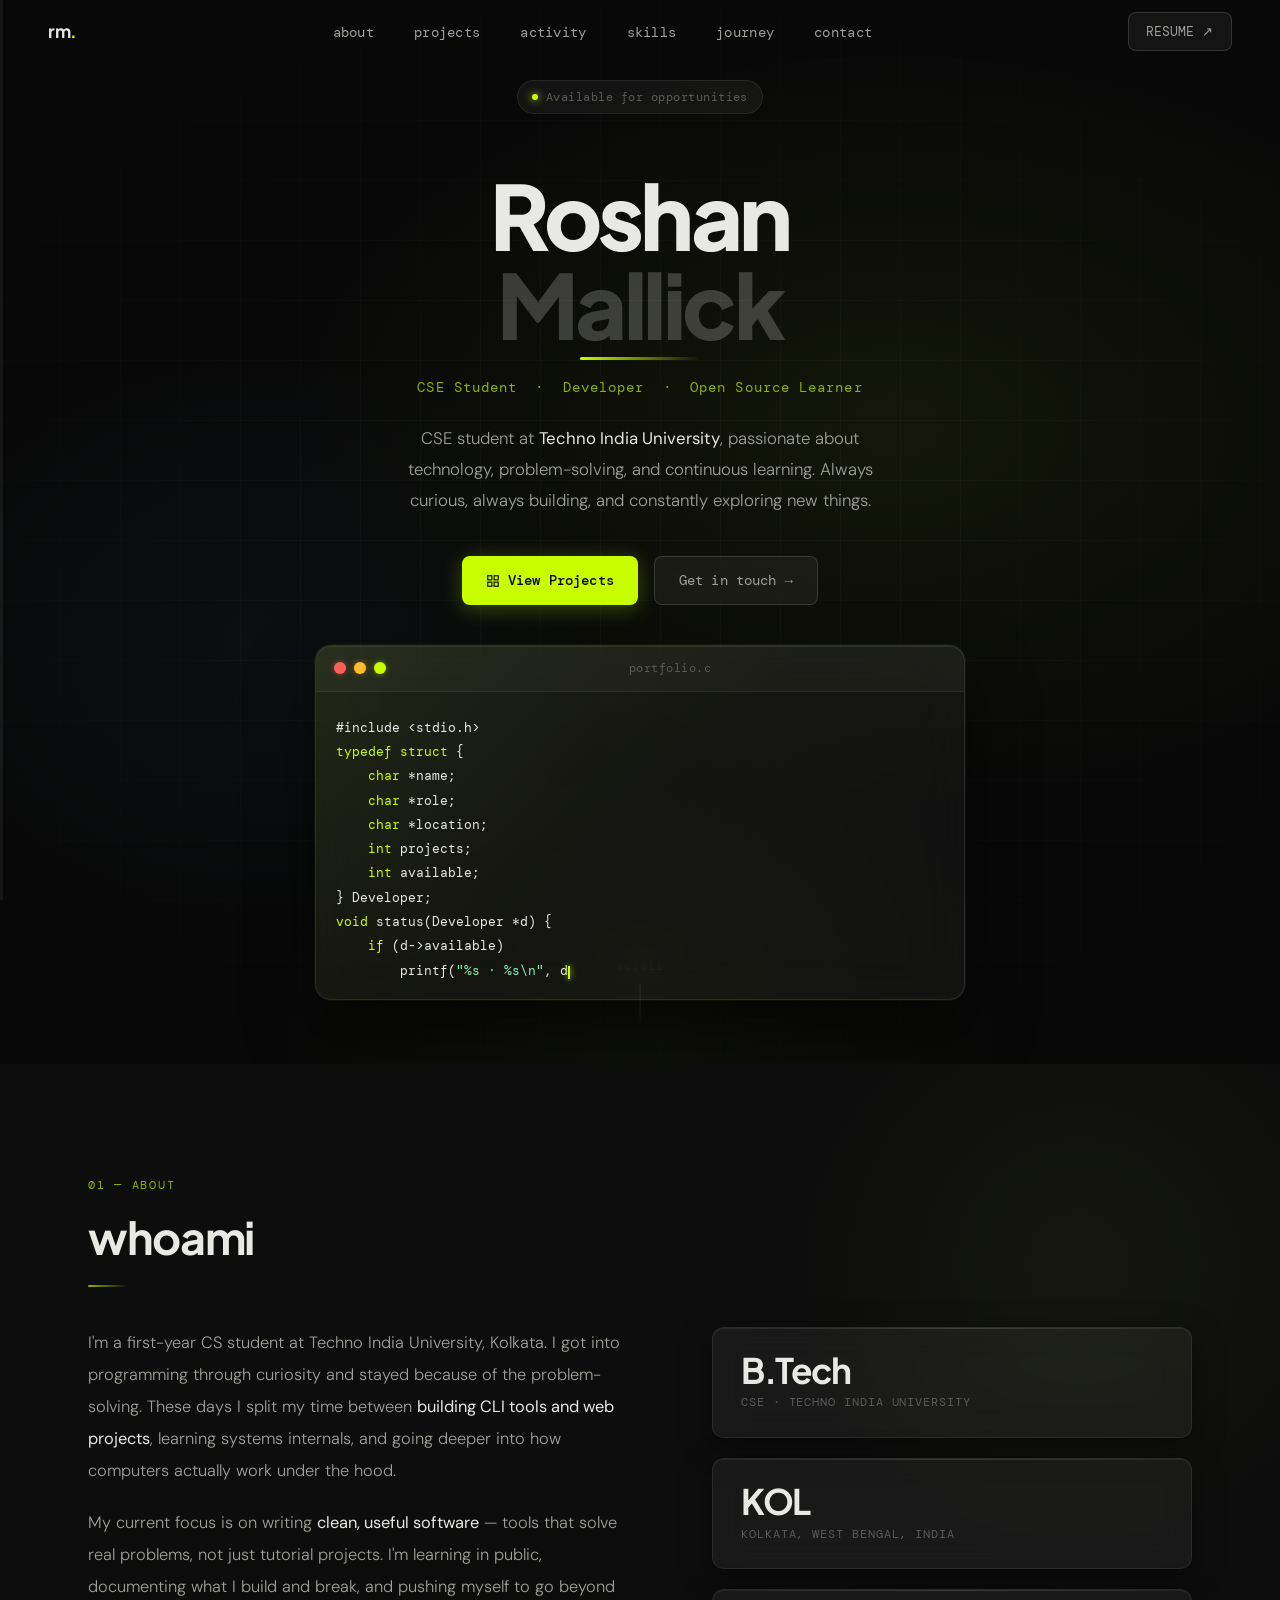
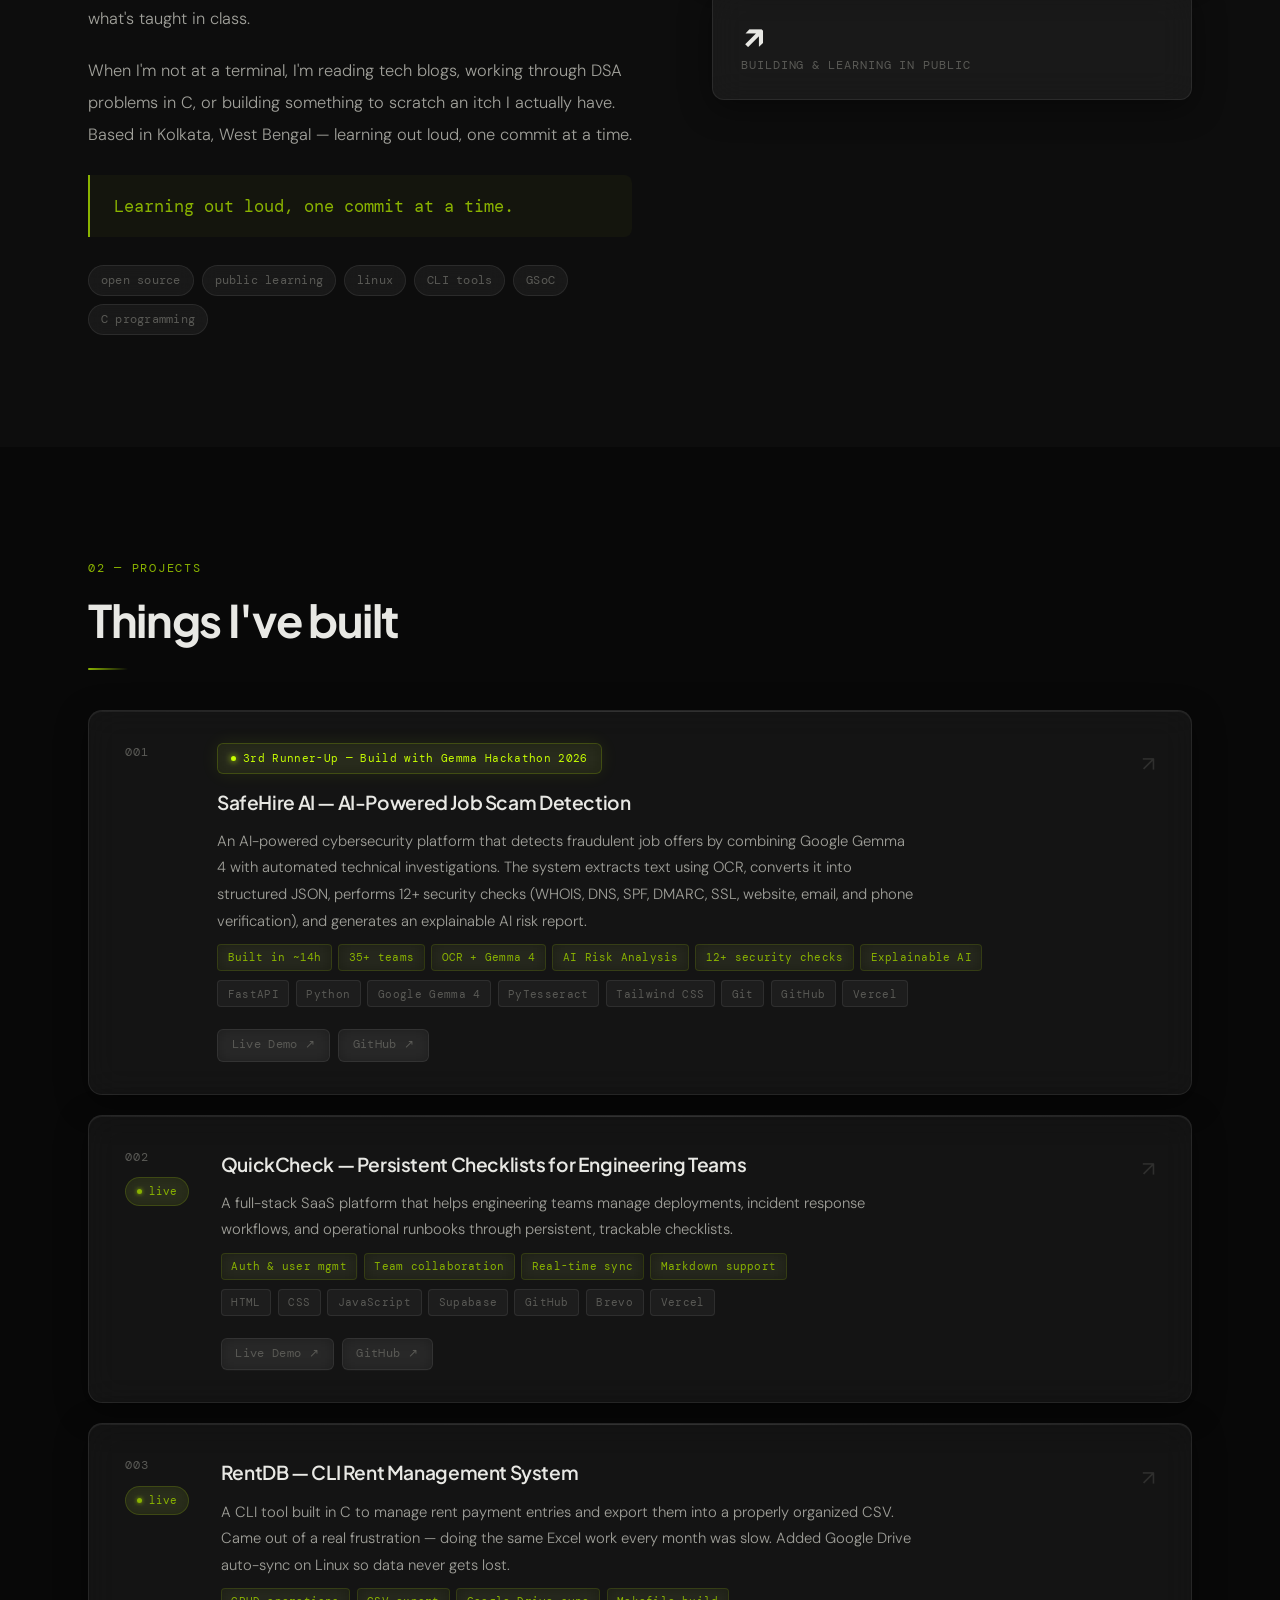
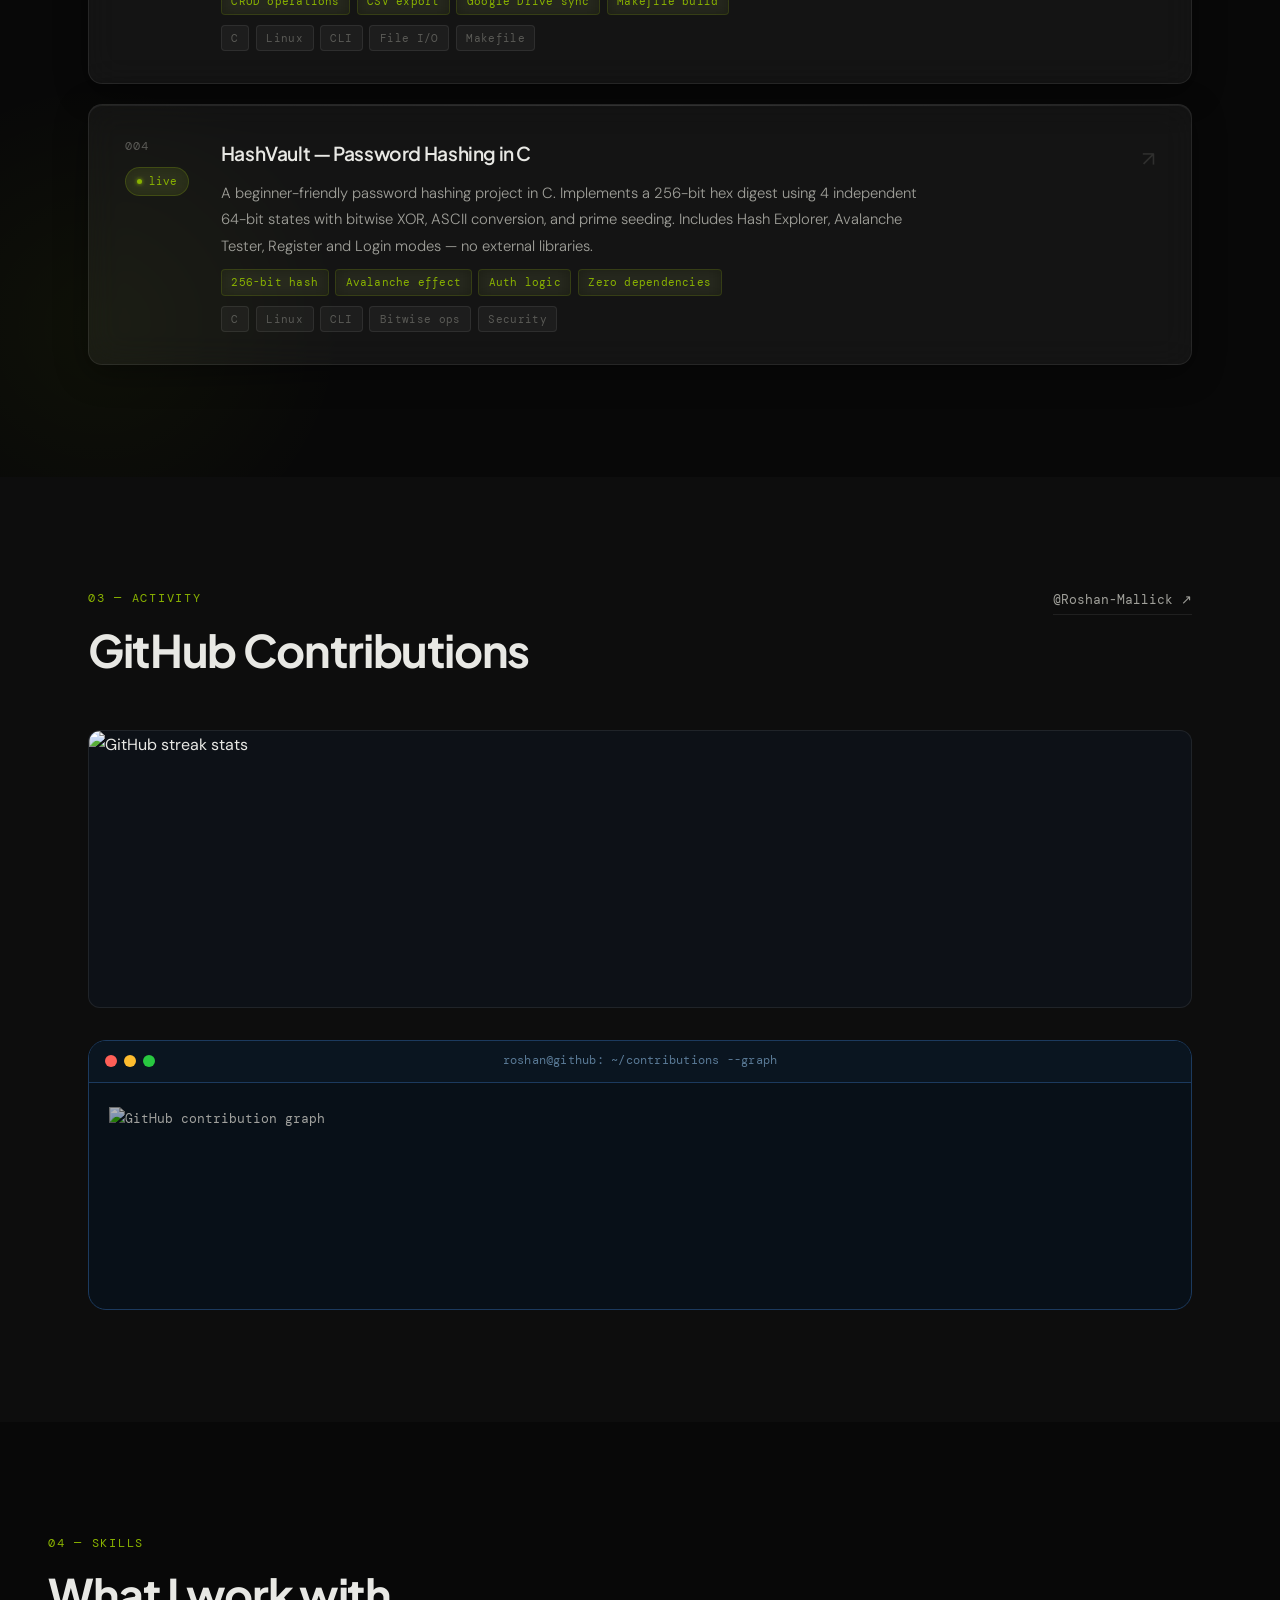
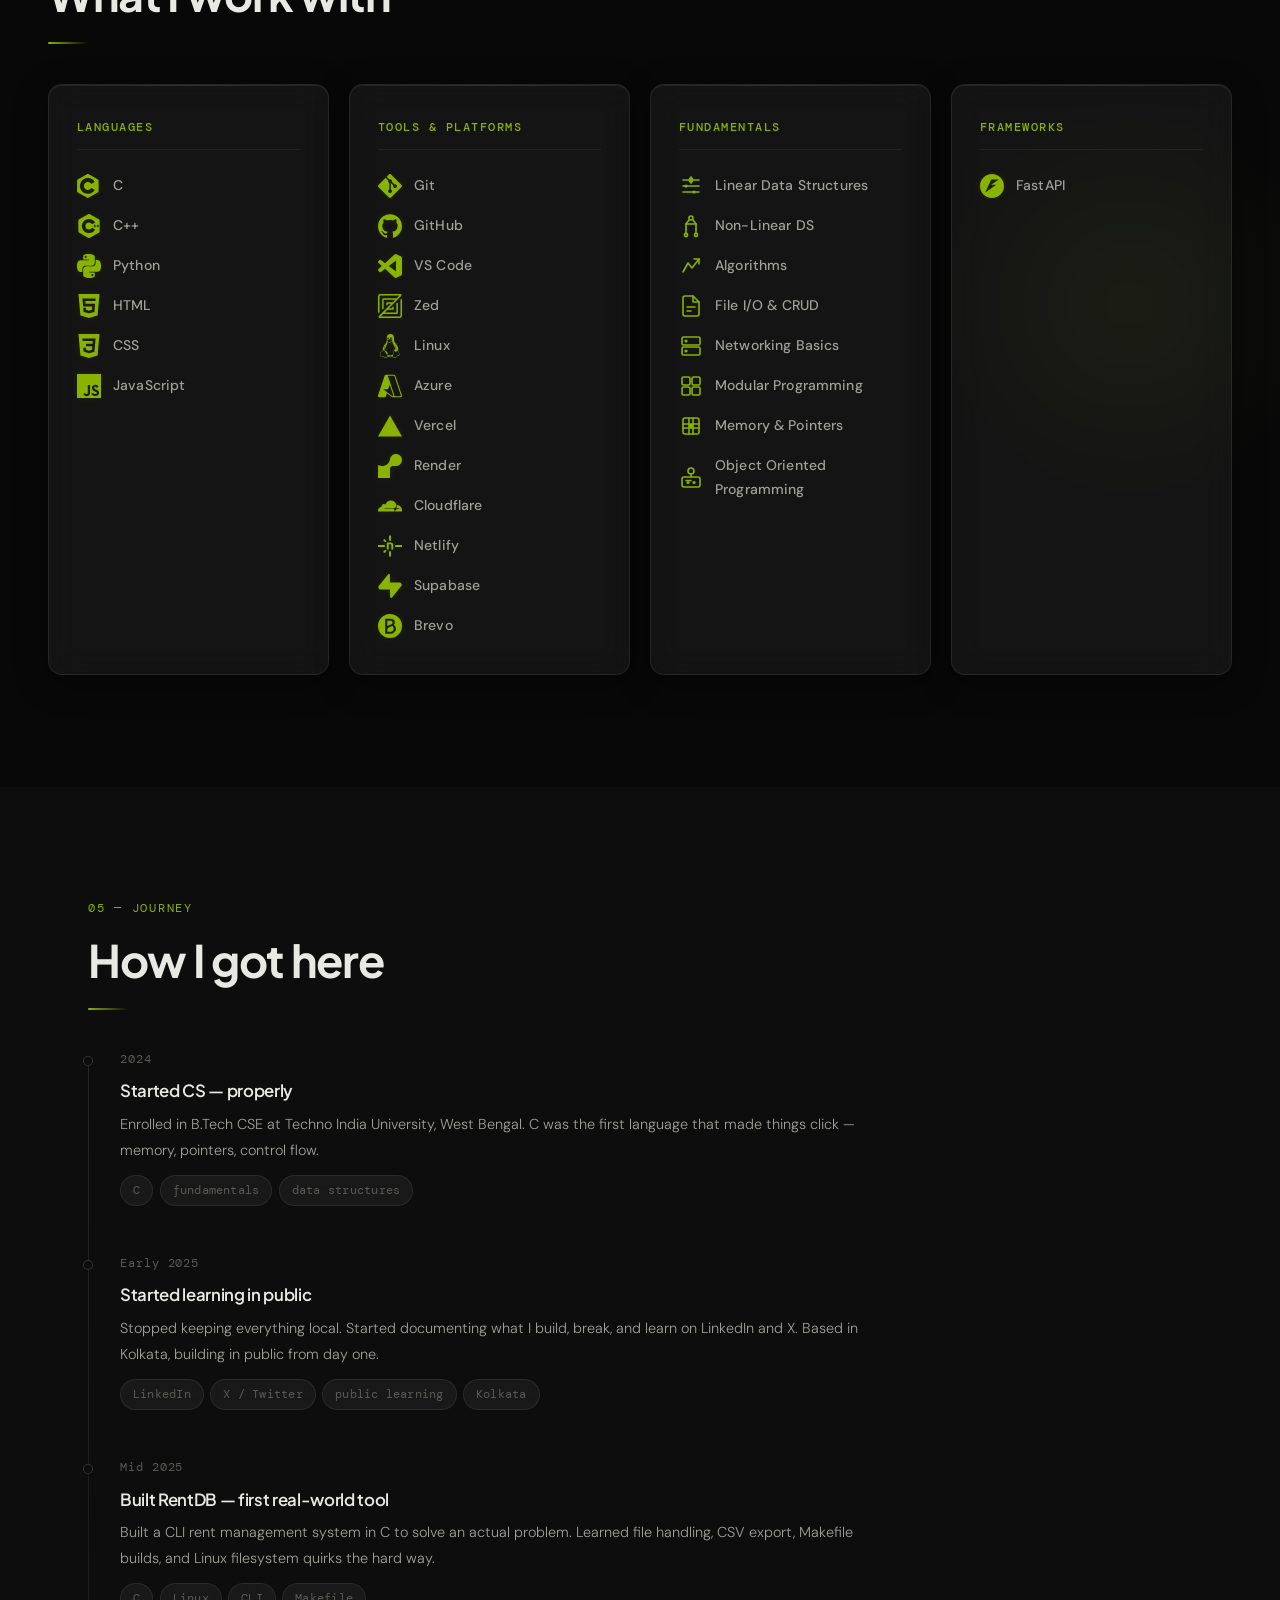
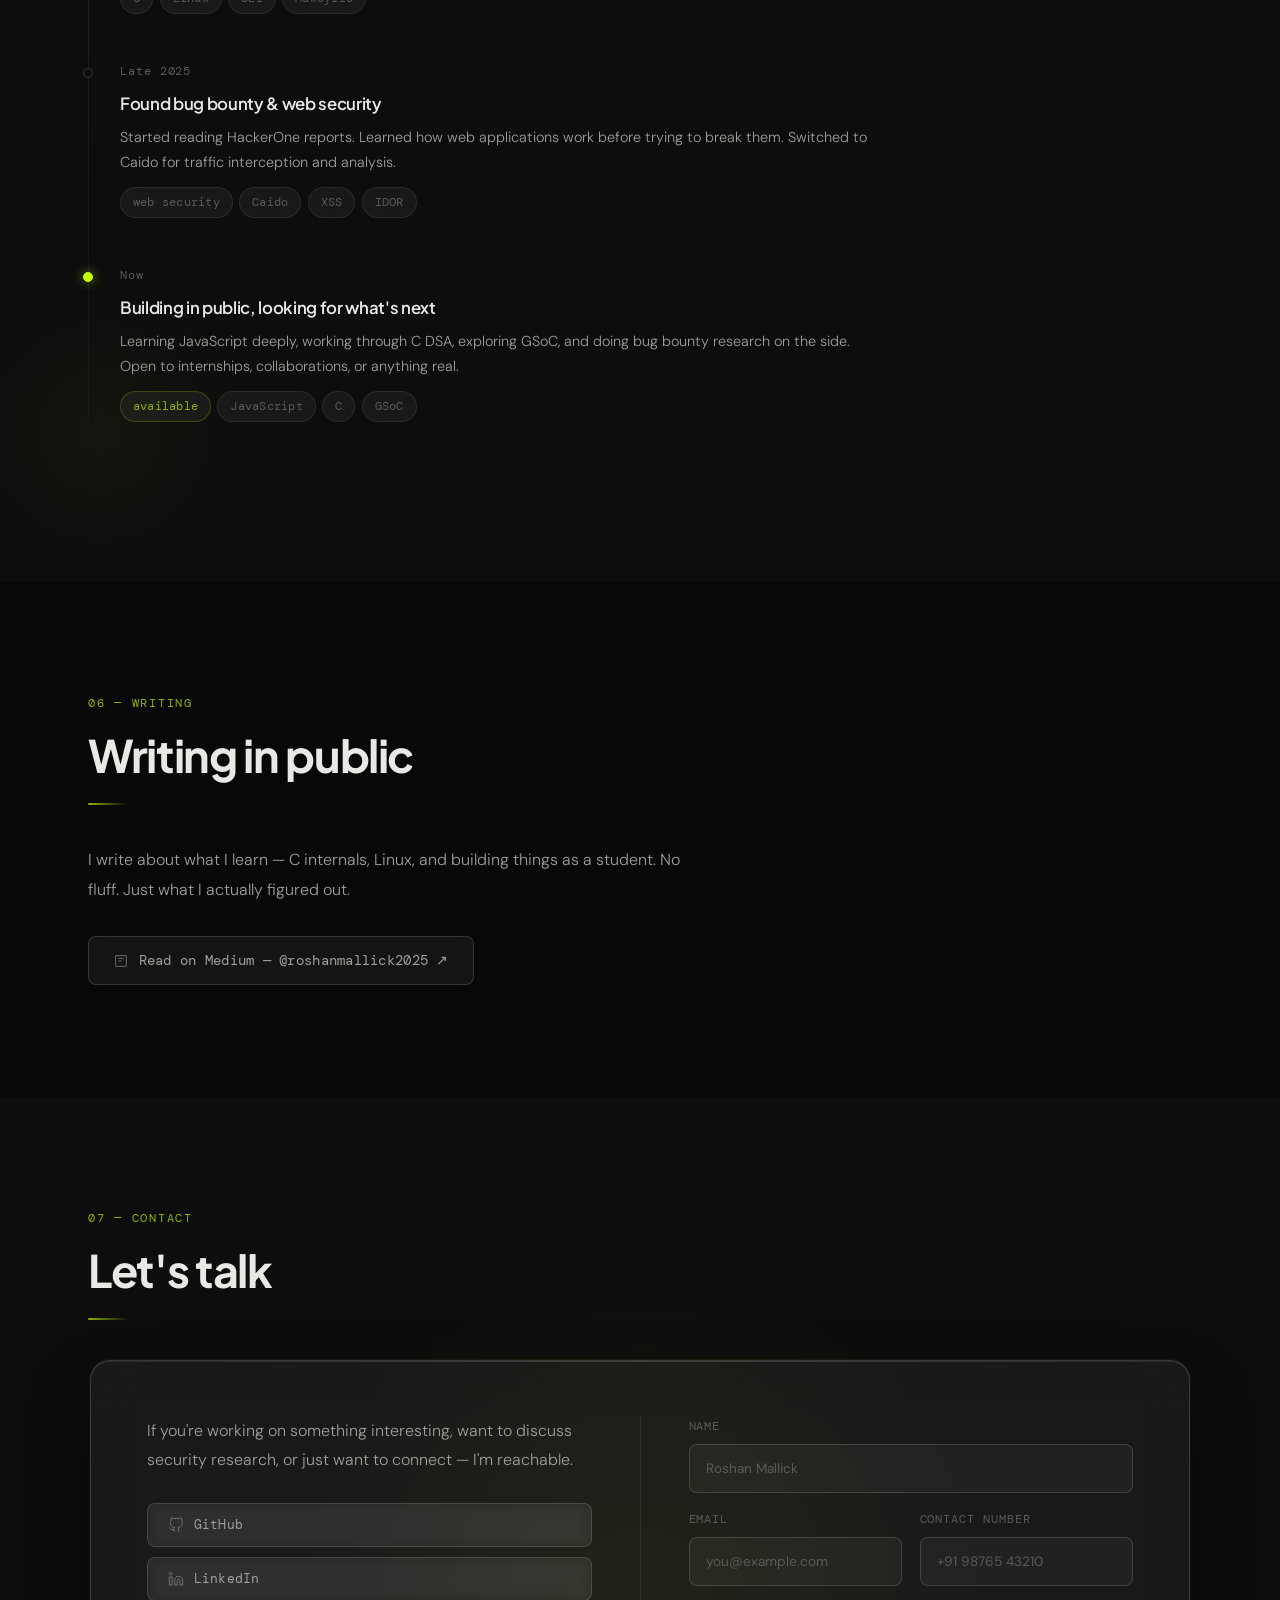
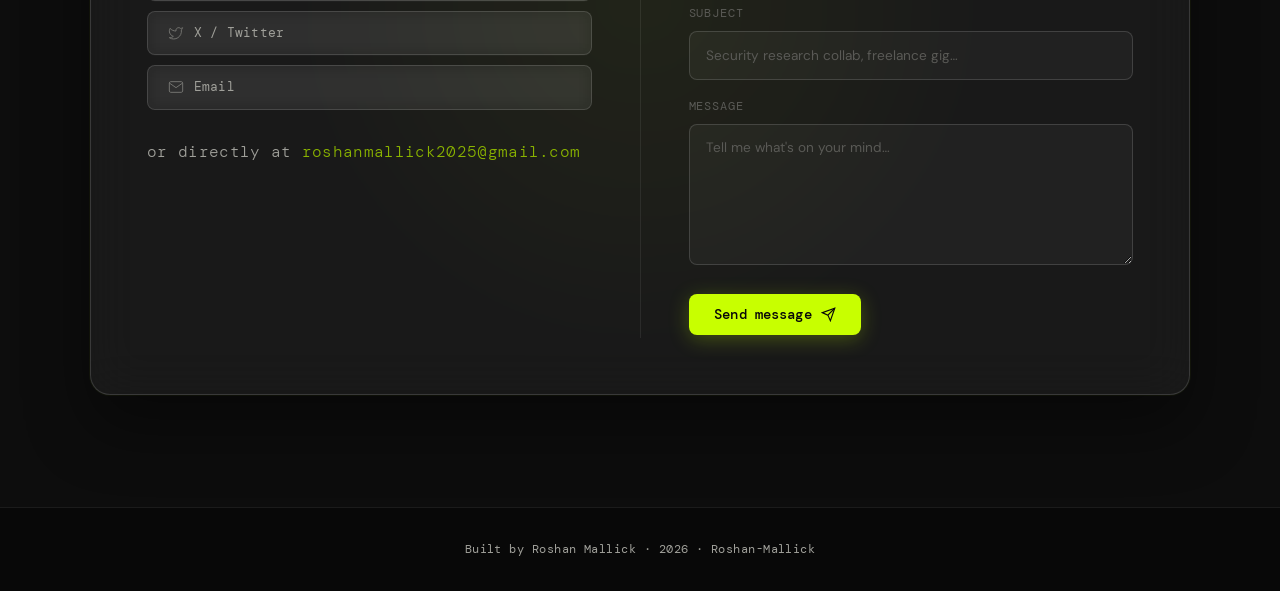
==== commit 82242c99: "Add Framework & platform skills: FastAPI, Render, Cloudflare" ====
--- a/index.html
+++ b/index.html
@@ -459,6 +459,14 @@
             <span>C</span>
           </div>
           <div class="skill-item">
+            <img src="assets/icons/cpp.svg" alt="C++">
+            <span>C++</span>
+          </div>
+          <div class="skill-item">
+            <img src="assets/icons/python.svg" alt="Python">
+            <span>Python</span>
+          </div>
+          <div class="skill-item">
             <img src="assets/icons/html5.svg" alt="HTML5">
             <span>HTML</span>
           </div>
@@ -505,6 +513,14 @@
             <span>Vercel</span>
           </div>
           <div class="skill-item">
+            <img src="assets/icons/render.svg" alt="Render">
+            <span>Render</span>
+          </div>
+          <div class="skill-item">
+            <img src="assets/icons/cloudflare.svg" alt="Cloudflare">
+            <span>Cloudflare</span>
+          </div>
+          <div class="skill-item">
             <img src="assets/icons/netlify.svg" alt="Netlify">
             <span>Netlify</span>
           </div>
@@ -523,8 +539,12 @@
         <h3 class="skill-card-title">Fundamentals</h3>
         <div class="skill-card-items">
           <div class="skill-item">
-            <svg viewBox="0 0 24 24" fill="none" stroke="currentColor" stroke-width="1.6" stroke-linecap="round" stroke-linejoin="round"><circle cx="6" cy="6" r="3"/><circle cx="18" cy="6" r="3"/><circle cx="12" cy="18" r="3"/><line x1="8" y1="8" x2="10" y2="16"/><line x1="16" y1="8" x2="14" y2="16"/><circle cx="12" cy="18" r="1.2" fill="currentColor"/></svg>
-            <span>Data Structures</span>
+            <svg viewBox="0 0 24 24" fill="none" stroke="currentColor" stroke-width="1.6" stroke-linecap="round" stroke-linejoin="round"><path d="M4 6h16M12 3l2 3-2 3-2-3z"/><line x1="4" y1="12" x2="20" y2="12"/><line x1="4" y1="18" x2="20" y2="18"/><circle cx="7" cy="12" r="0.8" fill="currentColor"/><circle cx="15" cy="18" r="0.8" fill="currentColor"/></svg>
+            <span>Linear Data Structures</span>
+          </div>
+          <div class="skill-item">
+            <svg viewBox="0 0 24 24" fill="none" stroke="currentColor" stroke-width="1.6" stroke-linecap="round" stroke-linejoin="round"><circle cx="12" cy="4" r="2"/><line x1="10" y1="6" x2="7" y2="10"/><line x1="14" y1="6" x2="17" y2="10"/><line x1="7" y1="10" x2="7" y2="15"/><line x1="17" y1="10" x2="17" y2="15"/><line x1="7" y1="15" x2="7" y2="19"/><line x1="17" y1="15" x2="17" y2="19"/><circle cx="7" cy="21" r="1.6"/><circle cx="17" cy="21" r="1.6"/><line x1="7" y1="10" x2="17" y2="10"/></svg>
+            <span>Non-Linear DS</span>
           </div>
           <div class="skill-item">
             <svg viewBox="0 0 24 24" fill="none" stroke="currentColor" stroke-width="1.6" stroke-linecap="round" stroke-linejoin="round"><polyline points="4 18 9 9 13 14 20 5"/><polyline points="15 5 20 5 20 10"/></svg>
@@ -545,6 +565,20 @@
           <div class="skill-item">
             <svg viewBox="0 0 24 24" fill="none" stroke="currentColor" stroke-width="1.6" stroke-linecap="round" stroke-linejoin="round"><rect x="4" y="4" width="16" height="16" rx="2"/><line x1="4" y1="10" x2="20" y2="10"/><line x1="4" y1="14" x2="20" y2="14"/><line x1="10" y1="4" x2="10" y2="20"/><line x1="14" y1="4" x2="14" y2="20"/><circle cx="12" cy="12" r="1.5" fill="currentColor"/></svg>
             <span>Memory & Pointers</span>
+          </div>
+          <div class="skill-item">
+            <svg viewBox="0 0 24 24" fill="none" stroke="currentColor" stroke-width="1.6" stroke-linecap="round" stroke-linejoin="round"><rect x="3" y="11" width="18" height="10" rx="2"/><circle cx="12" cy="5" r="3"/><line x1="12" y1="8" x2="12" y2="11"/><line x1="7" y1="14.5" x2="12" y2="14.5" fill="none"/><circle cx="9" cy="16.5" r="0.8" fill="currentColor"/><circle cx="15" cy="16.5" r="0.8" fill="currentColor"/></svg>
+            <span>Object Oriented Programming</span>
+          </div>
+        </div>
+      </div>
+
+      <div class="skill-card">
+        <h3 class="skill-card-title">Frameworks</h3>
+        <div class="skill-card-items">
+          <div class="skill-item">
+            <img src="assets/icons/fastapi.svg" alt="FastAPI">
+            <span>FastAPI</span>
           </div>
         </div>
       </div>
--- a/style.css
+++ b/style.css
@@ -916,7 +916,7 @@
 
 .skills-grid {
   display: grid;
-  grid-template-columns: repeat(3, 1fr);
+  grid-template-columns: repeat(4, 1fr);
   gap: 1.25rem;
 }
 
@@ -962,6 +962,16 @@
   display: flex;
   flex-direction: column;
   gap: .5rem;
+}
+
+#skills .container {
+  max-width: 1580px;
+}
+
+.skills-grid .skill-card:last-child {
+  min-height: 580px;
+  display: flex;
+  flex-direction: column;
 }
 
 .skill-item {
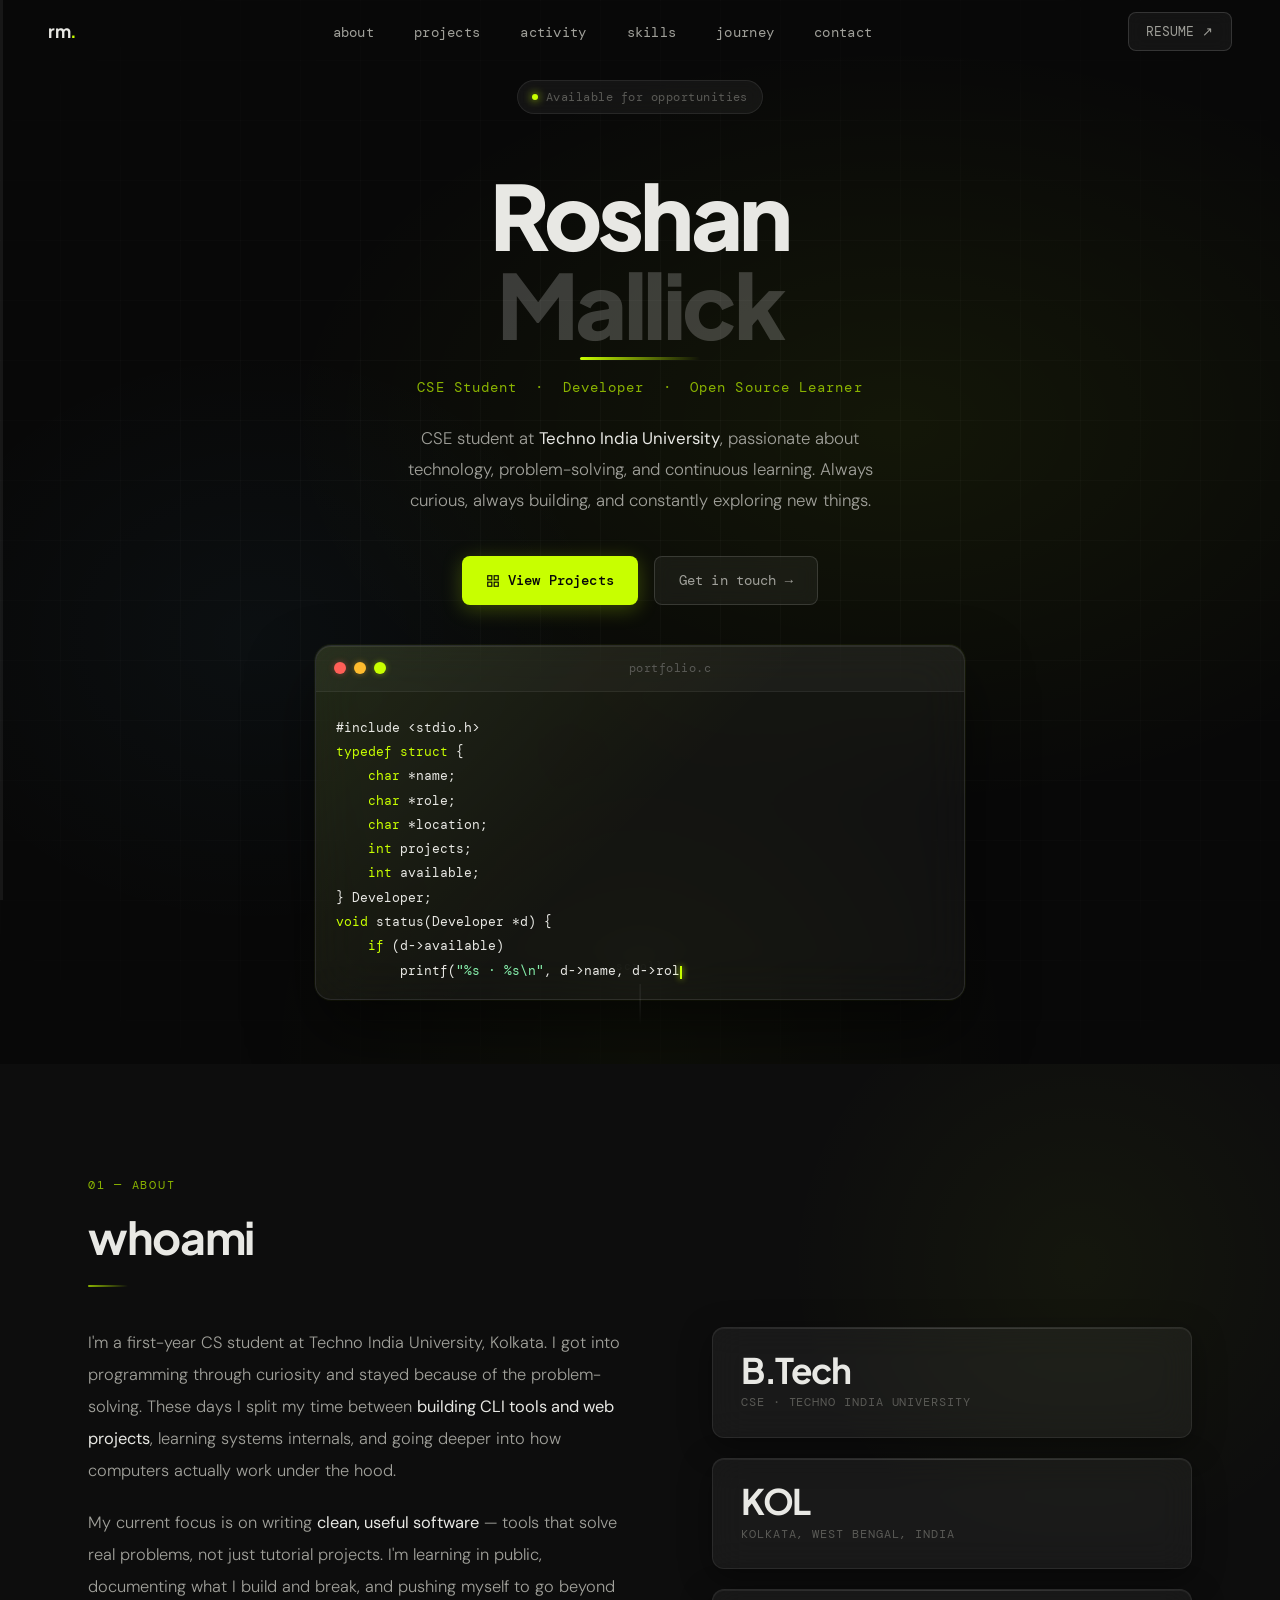
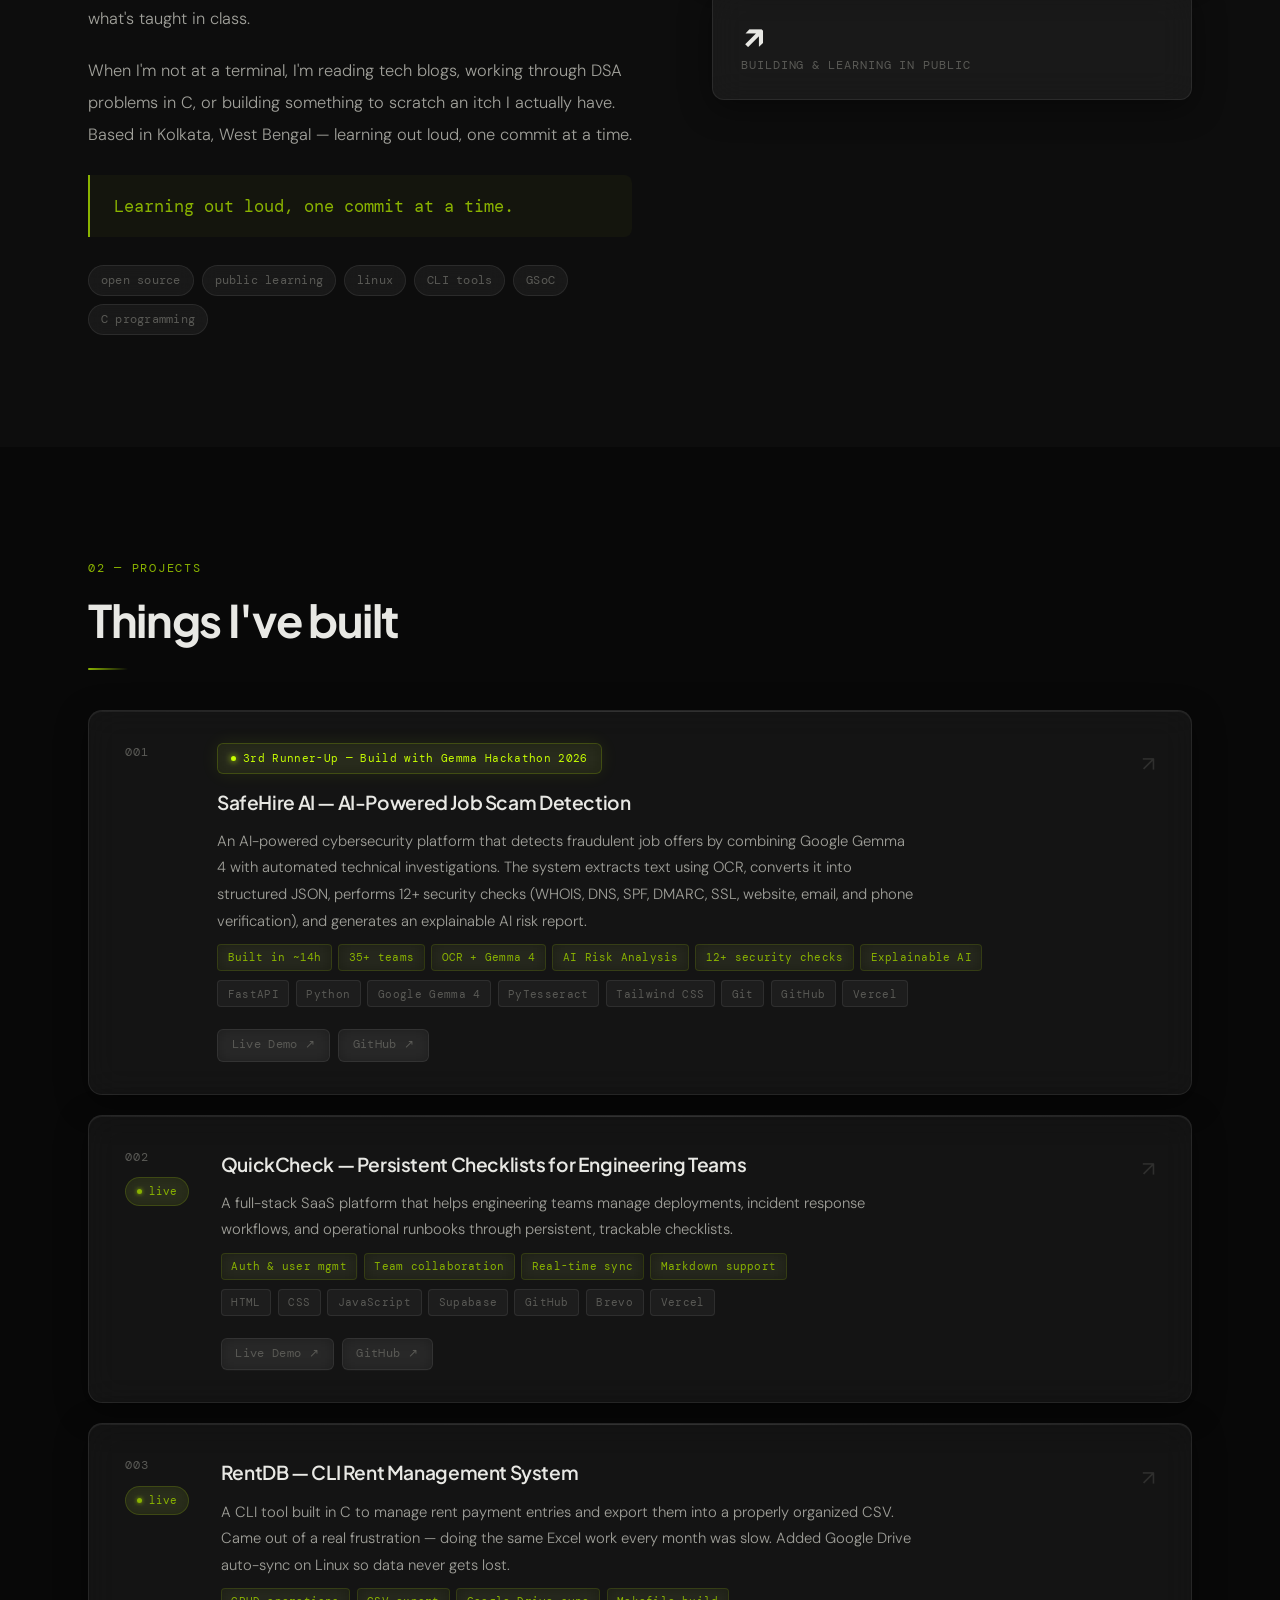
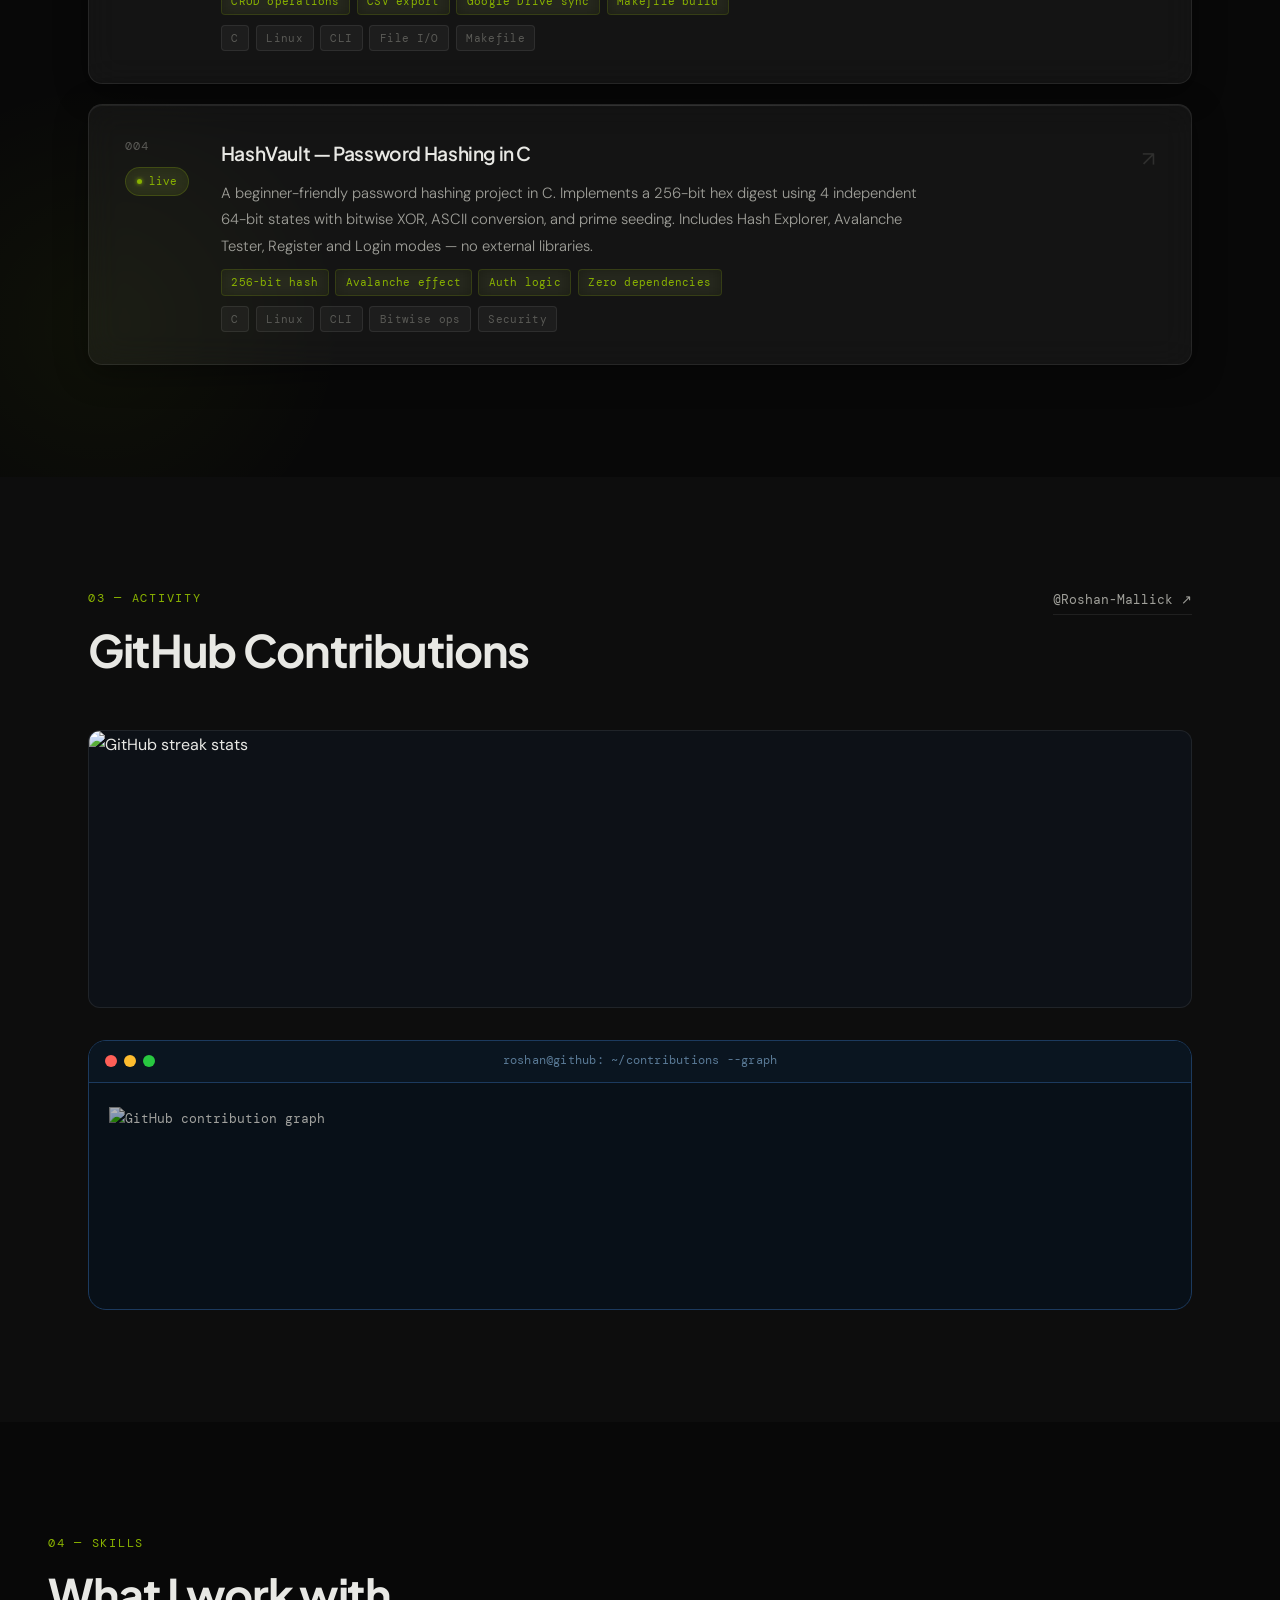
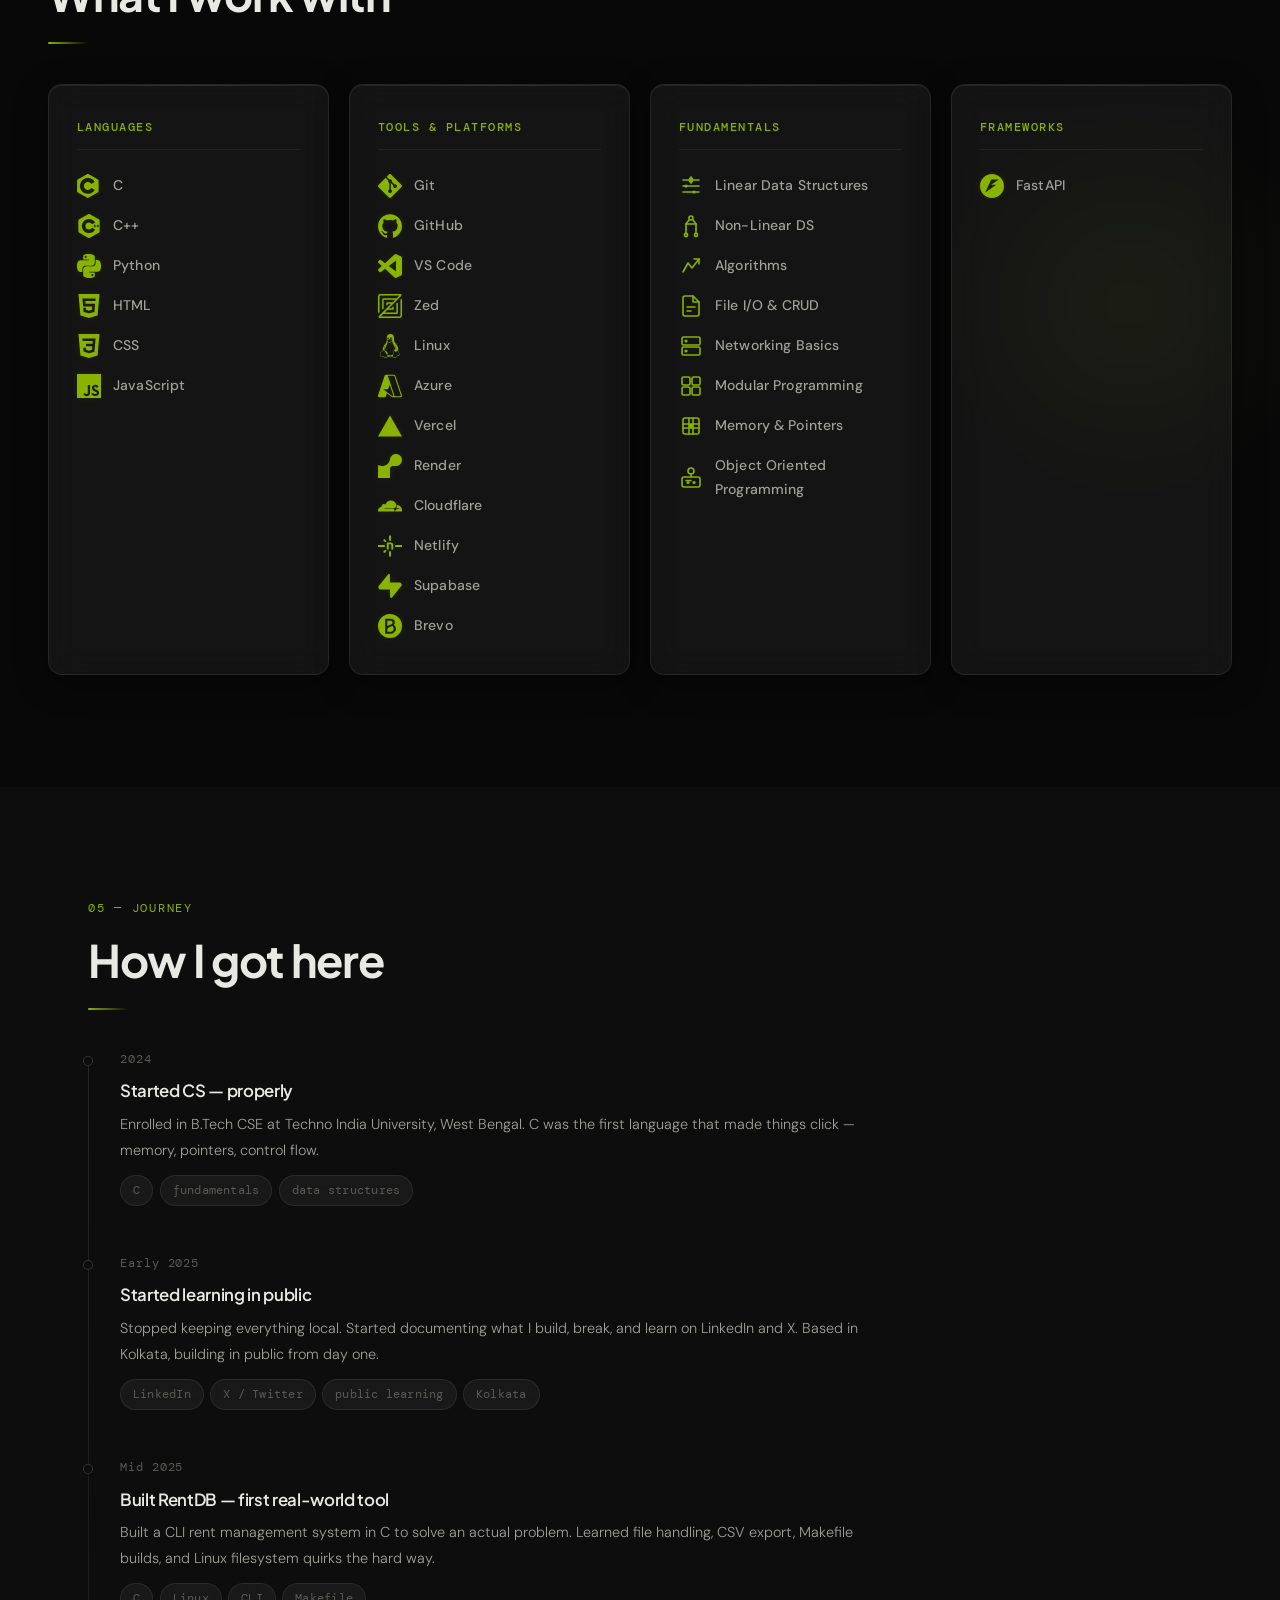
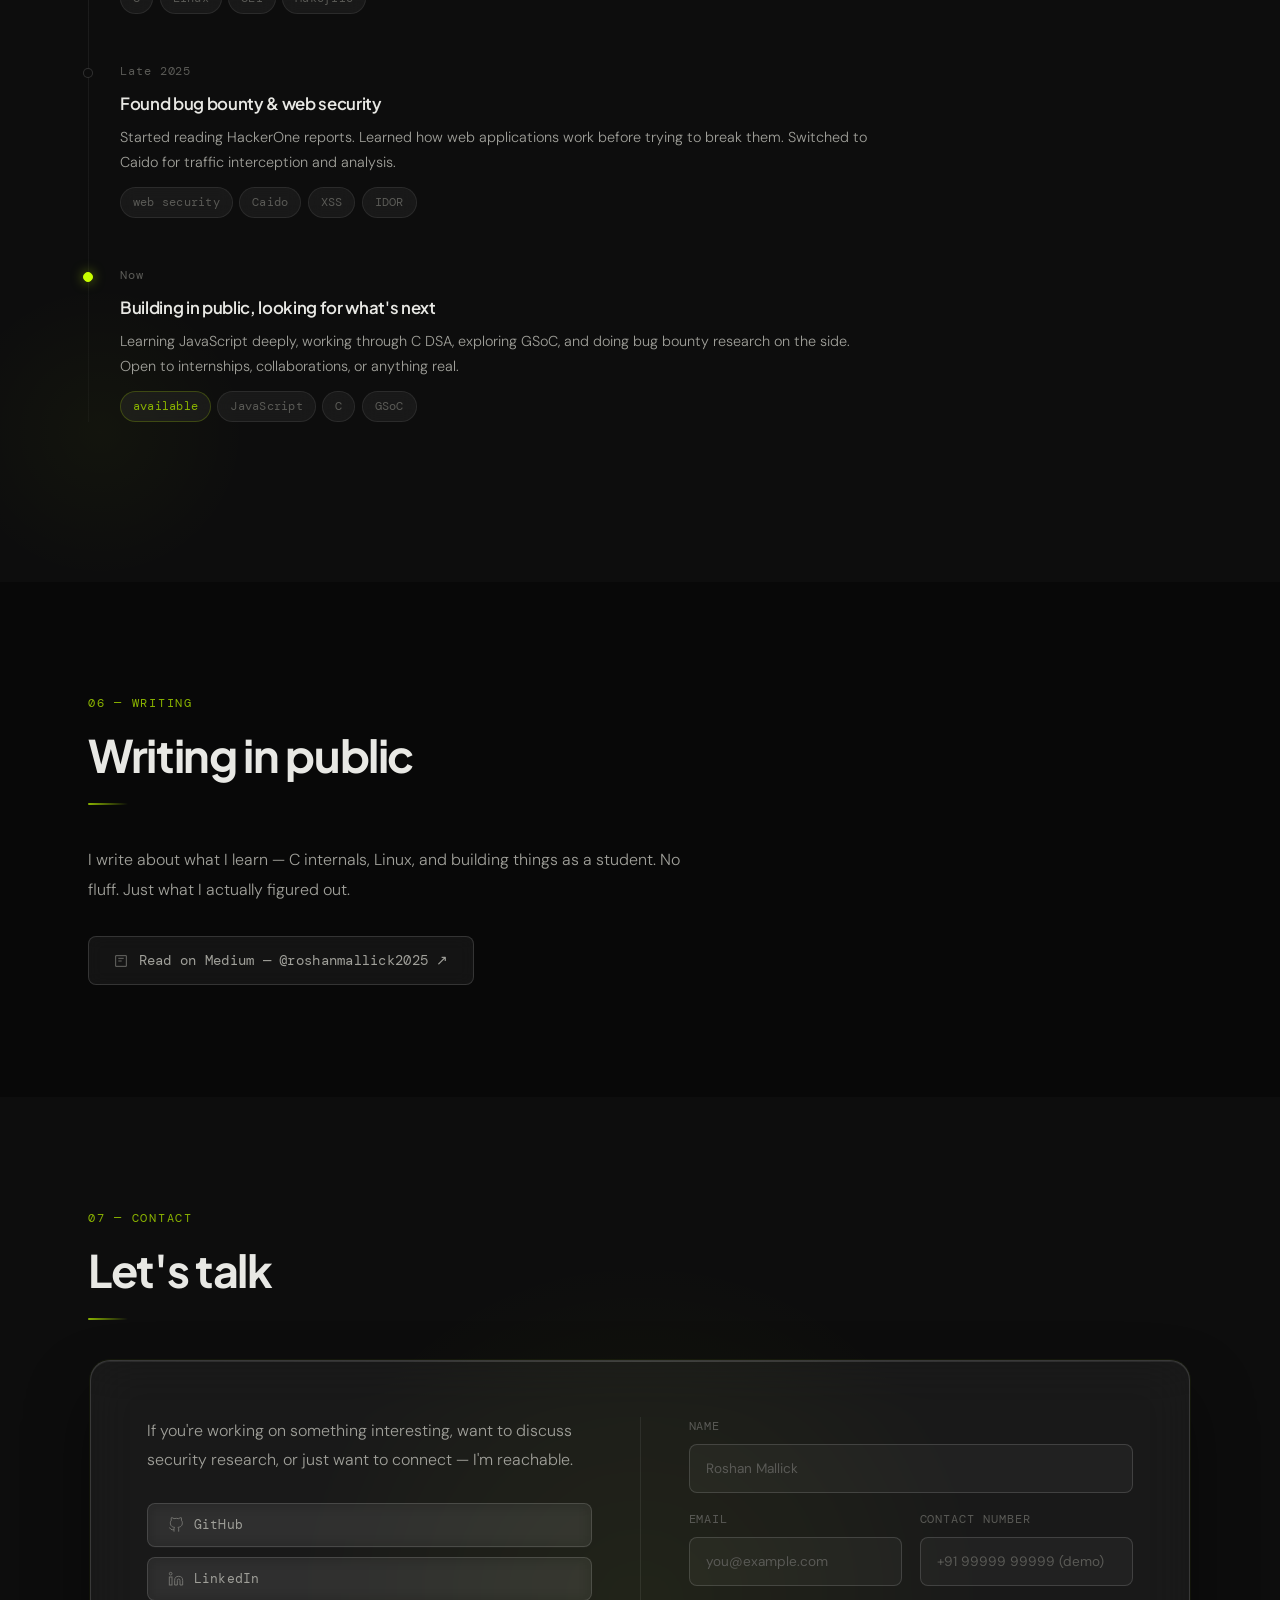
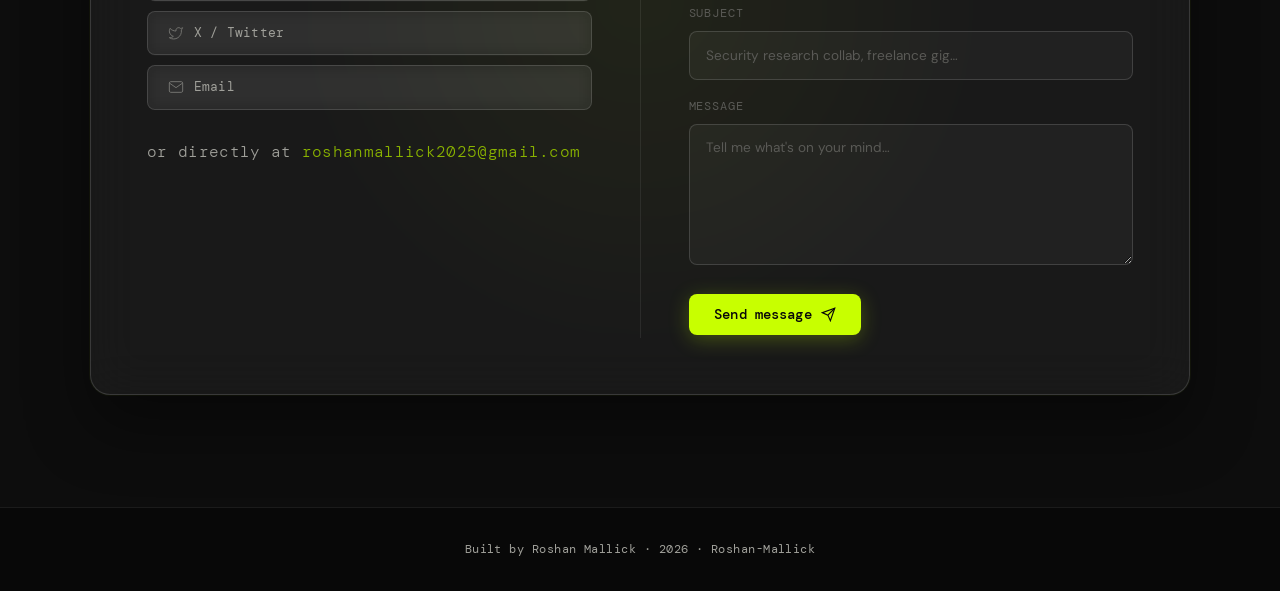
==== commit 47dfd444: "Use demo/test phone number in contact form" ====
--- a/index.html
+++ b/index.html
@@ -724,7 +724,7 @@
               </div>
               <div class="cf-field">
                 <label for="cf-phone">CONTACT NUMBER</label>
-                <input id="cf-phone" name="phone" type="tel" placeholder="+91 98765 43210" autocomplete="tel" />
+                <input id="cf-phone" name="phone" type="tel" value="" placeholder="+91 99999 99999 (demo)" autocomplete="off" />
               </div>
             </div>
             <div class="cf-field">
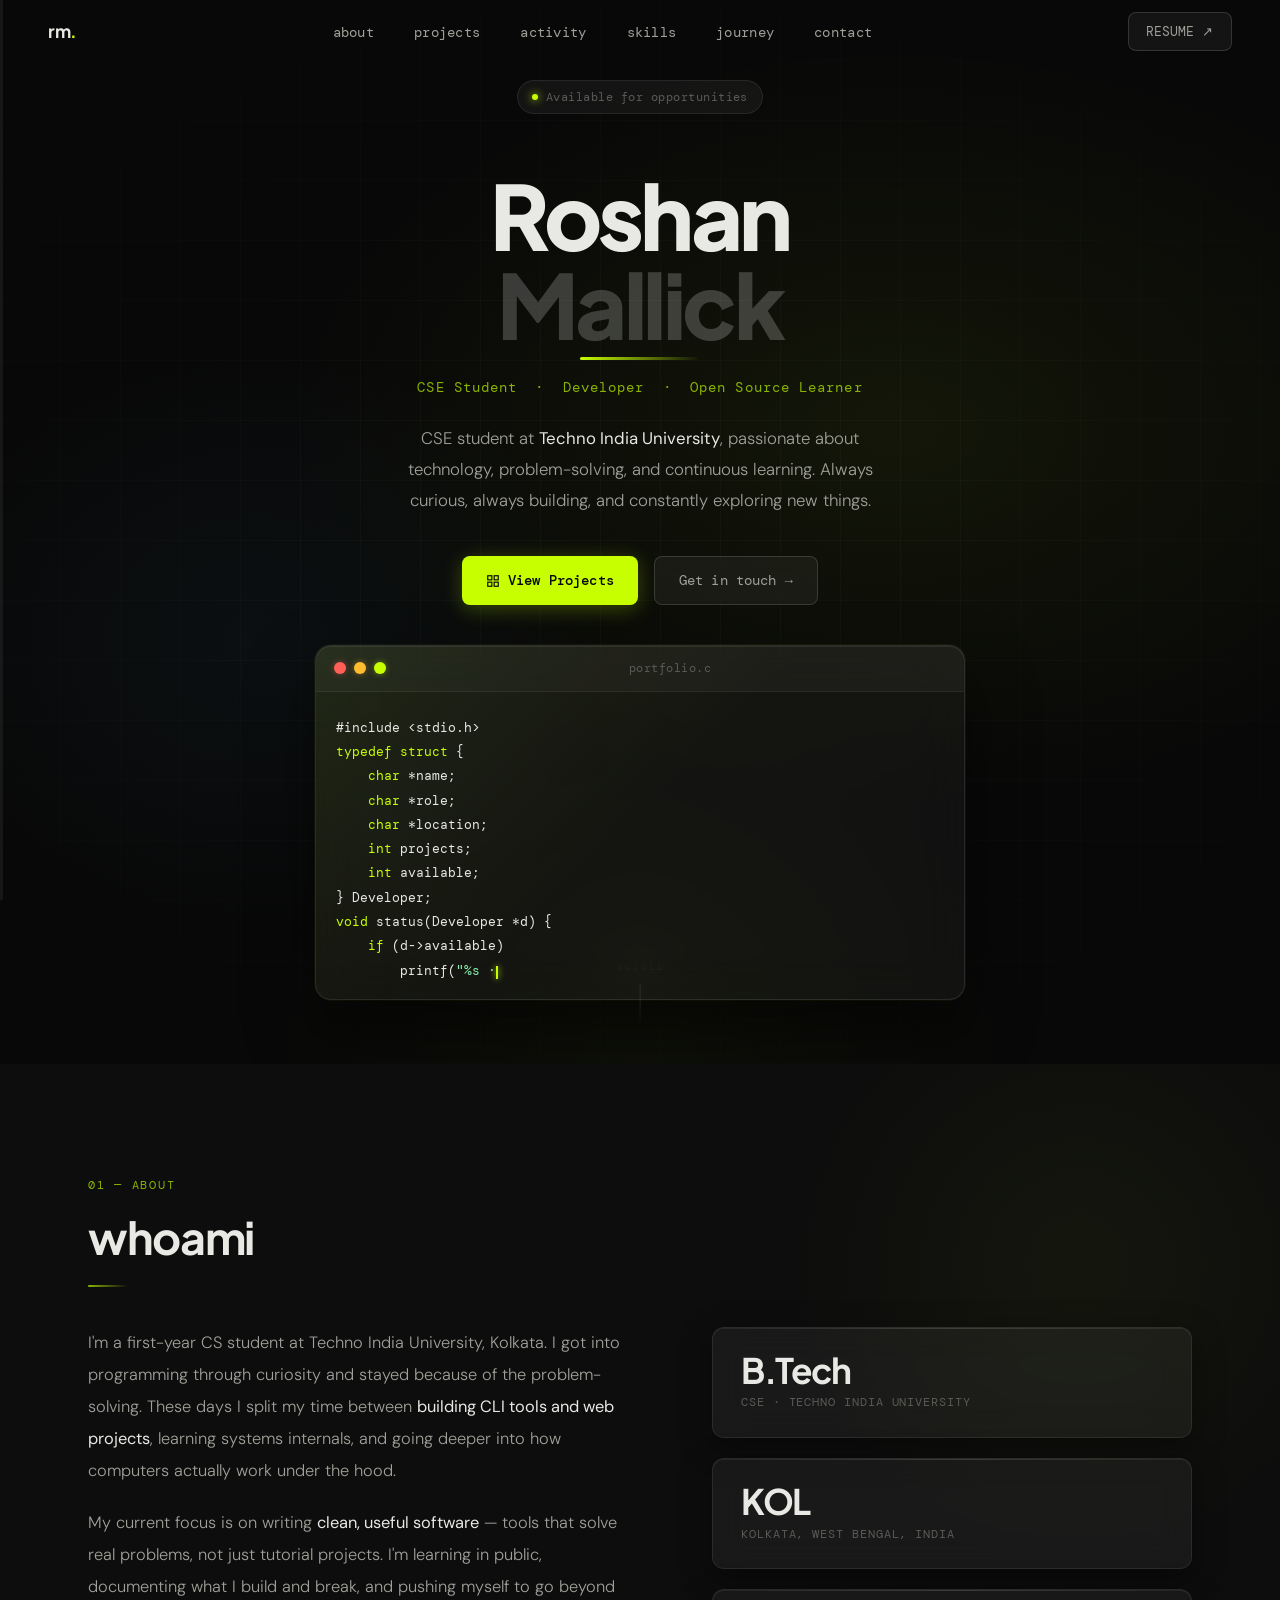
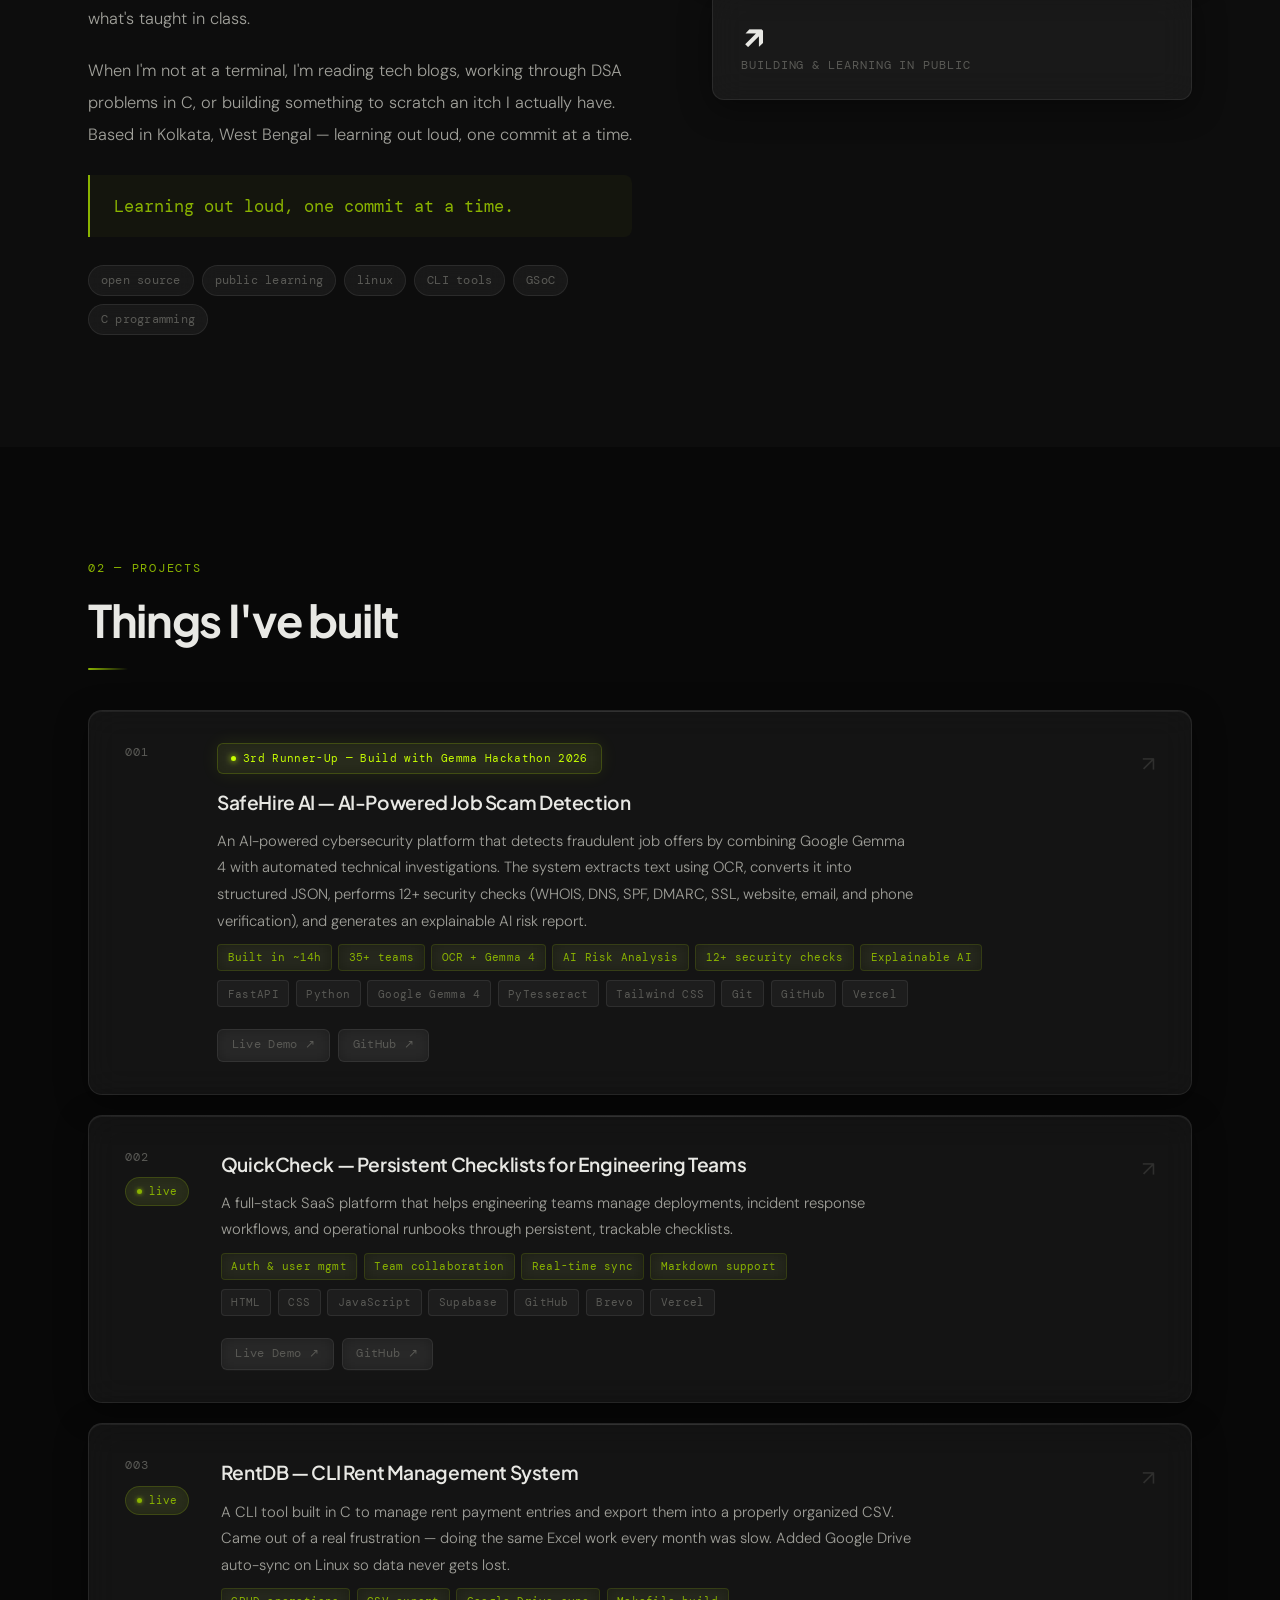
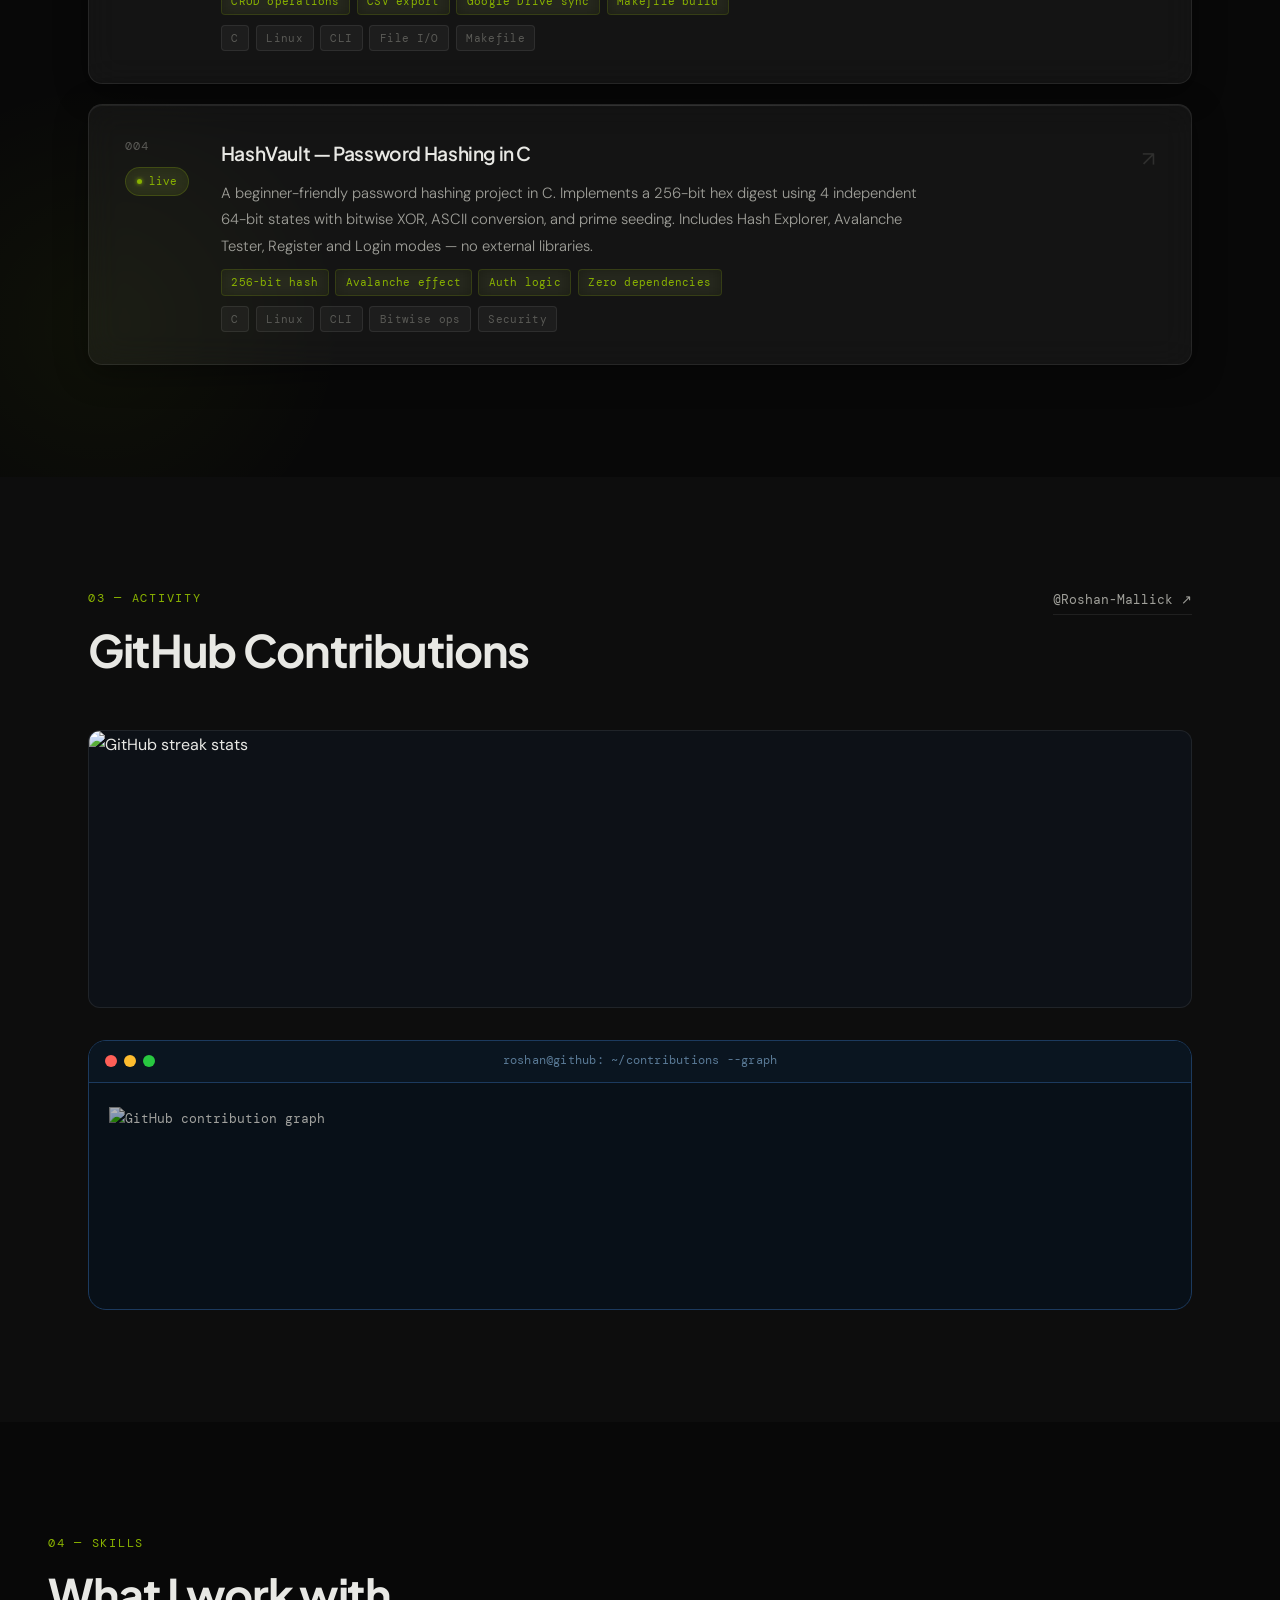
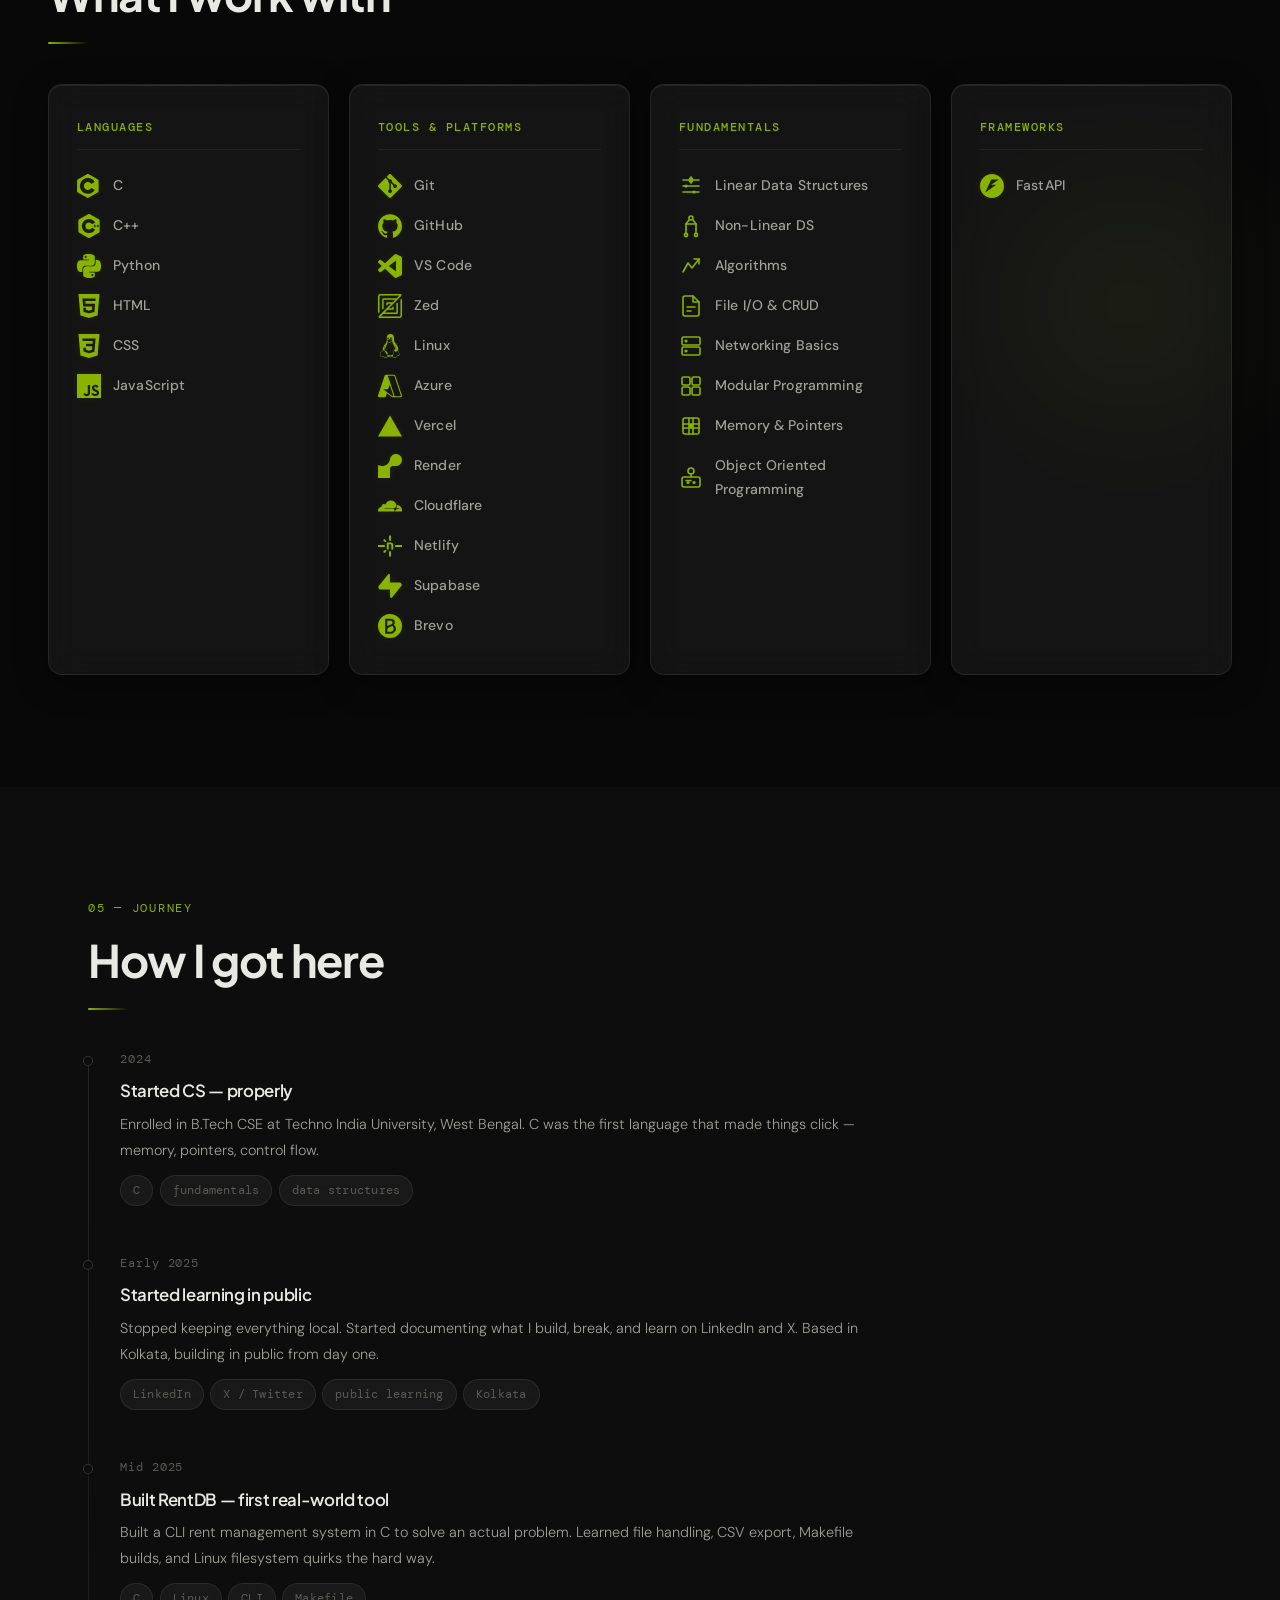
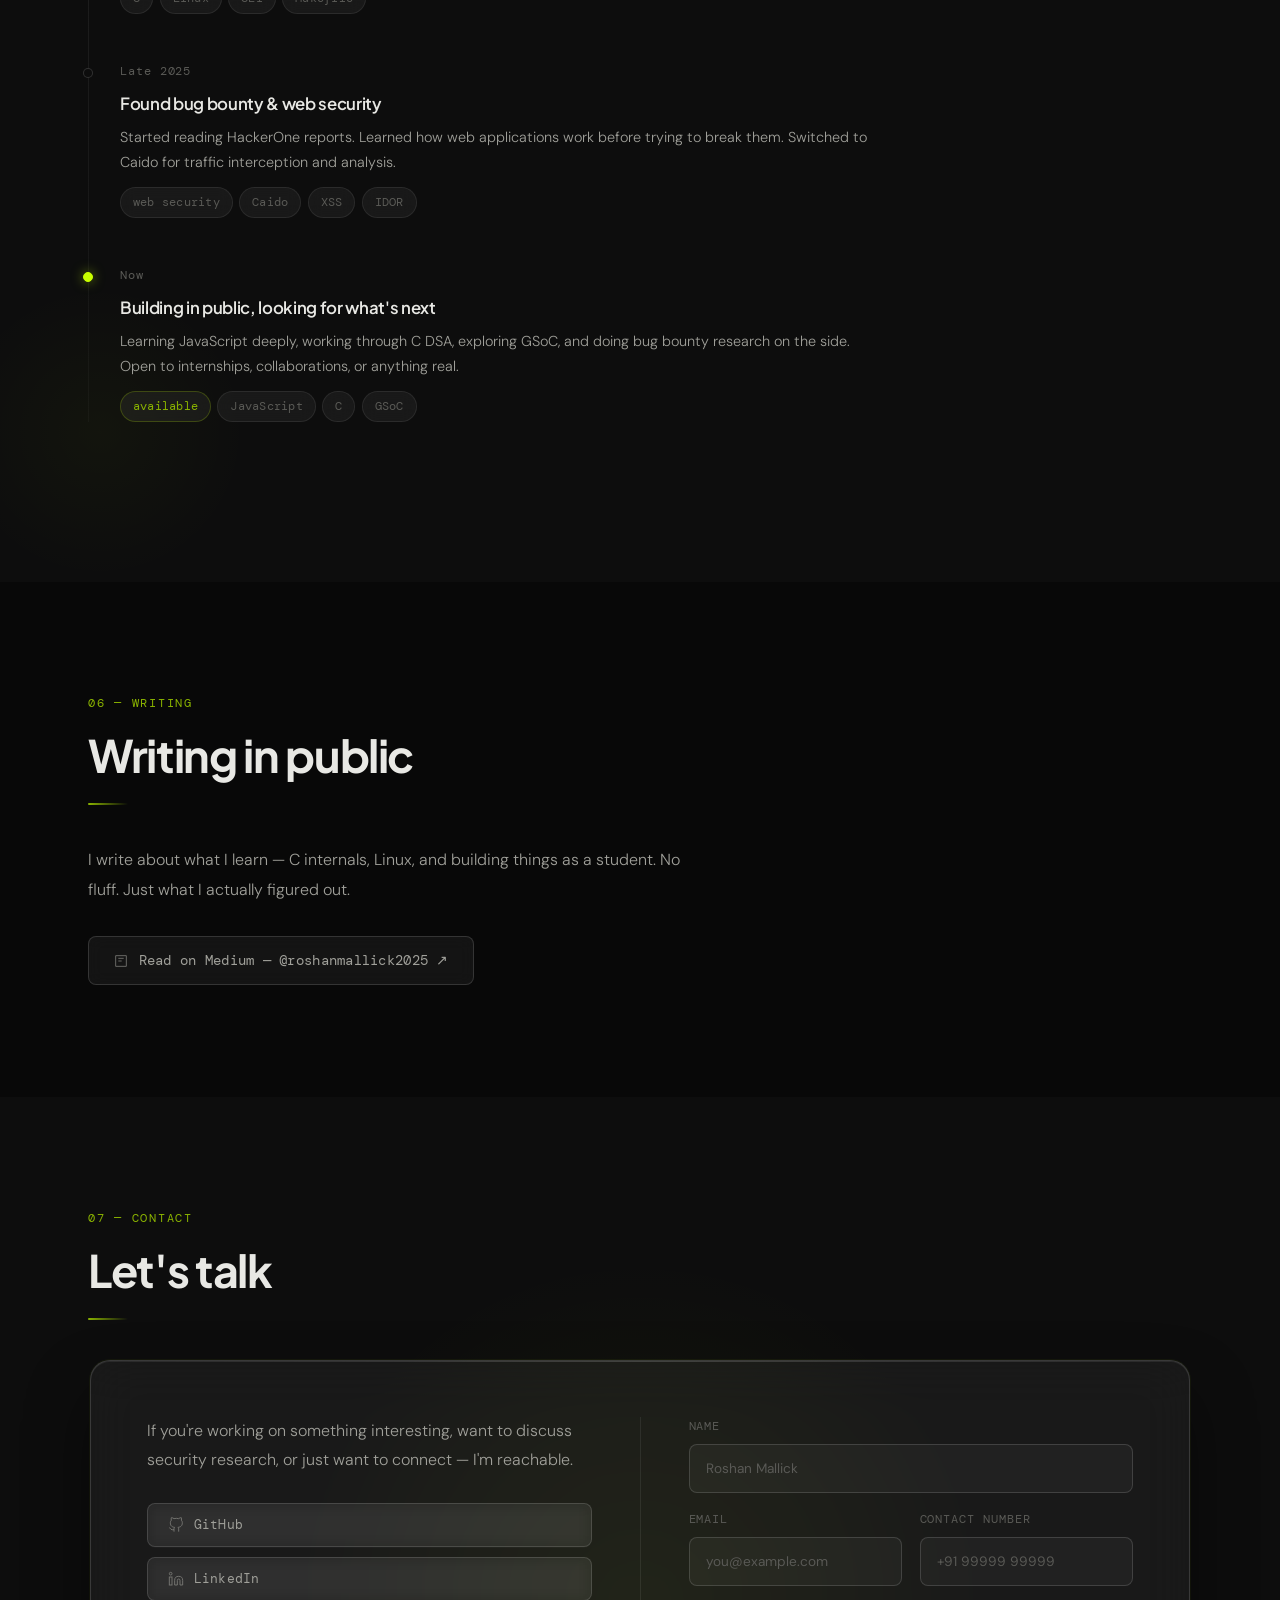
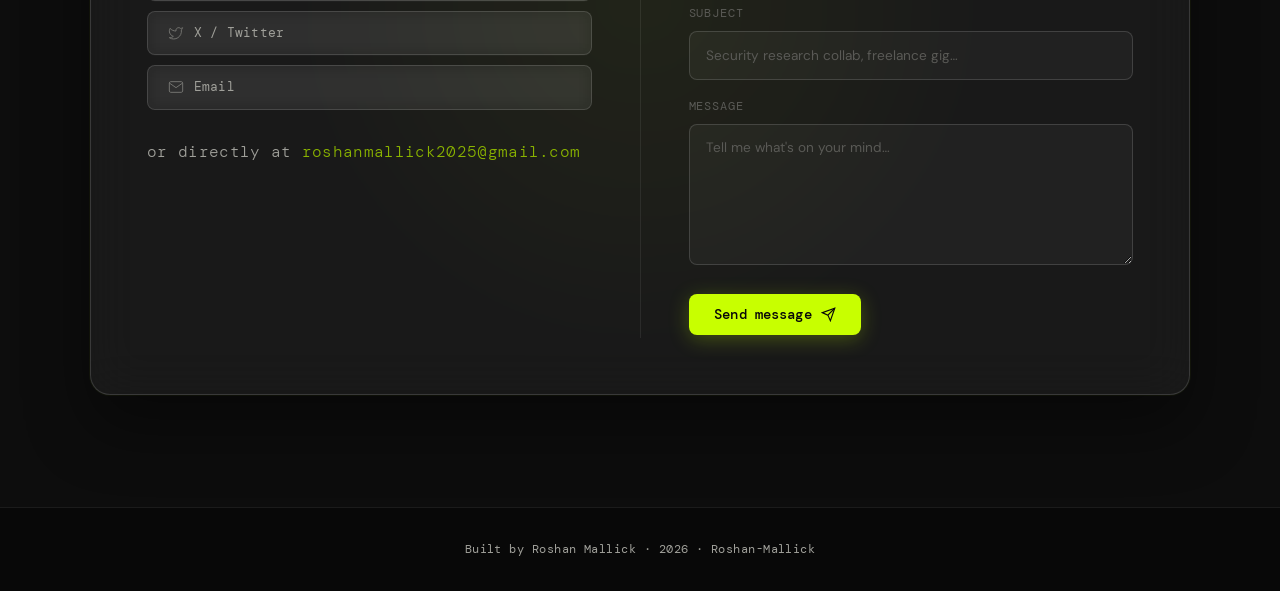
==== commit a2de6424: "Remove (demo) label from phone placeholder" ====
--- a/index.html
+++ b/index.html
@@ -724,7 +724,7 @@
               </div>
               <div class="cf-field">
                 <label for="cf-phone">CONTACT NUMBER</label>
-                <input id="cf-phone" name="phone" type="tel" value="" placeholder="+91 99999 99999 (demo)" autocomplete="off" />
+                <input id="cf-phone" name="phone" type="tel" value="" placeholder="+91 99999 99999" autocomplete="off" />
               </div>
             </div>
             <div class="cf-field">
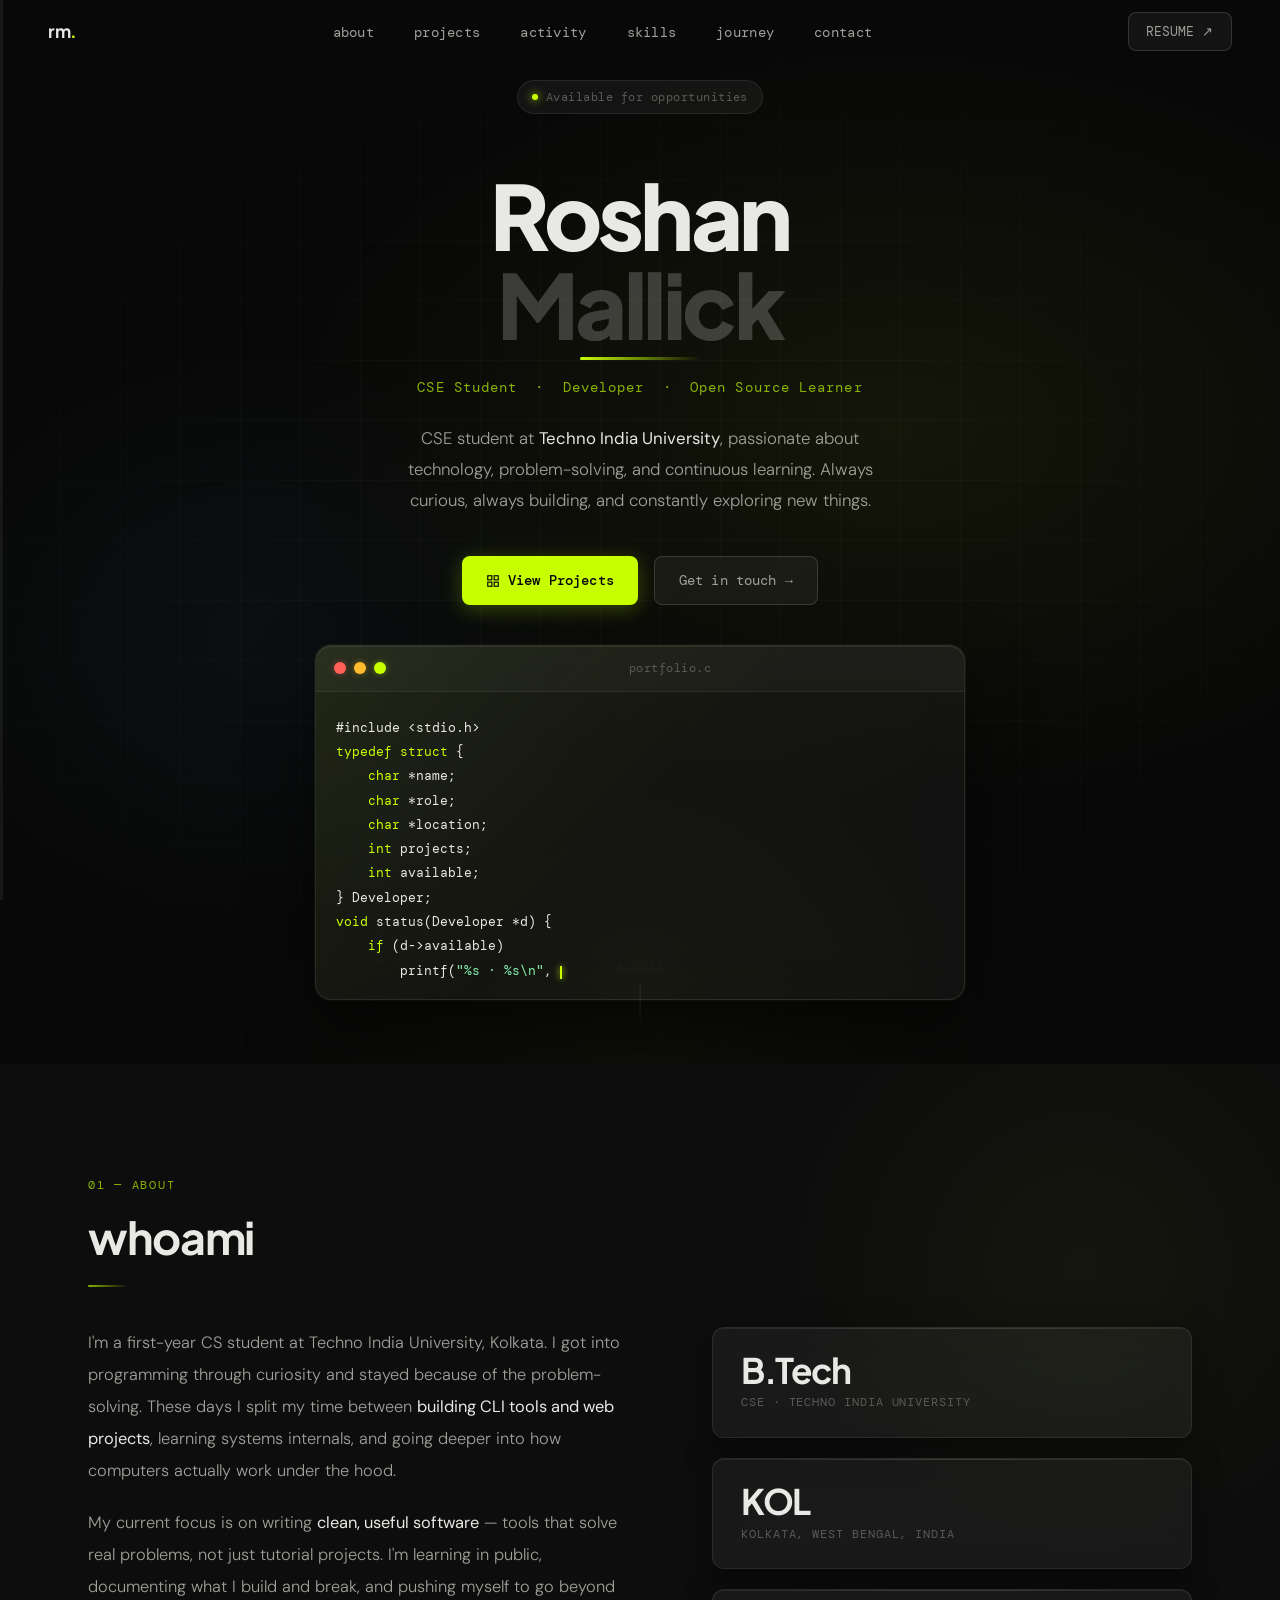
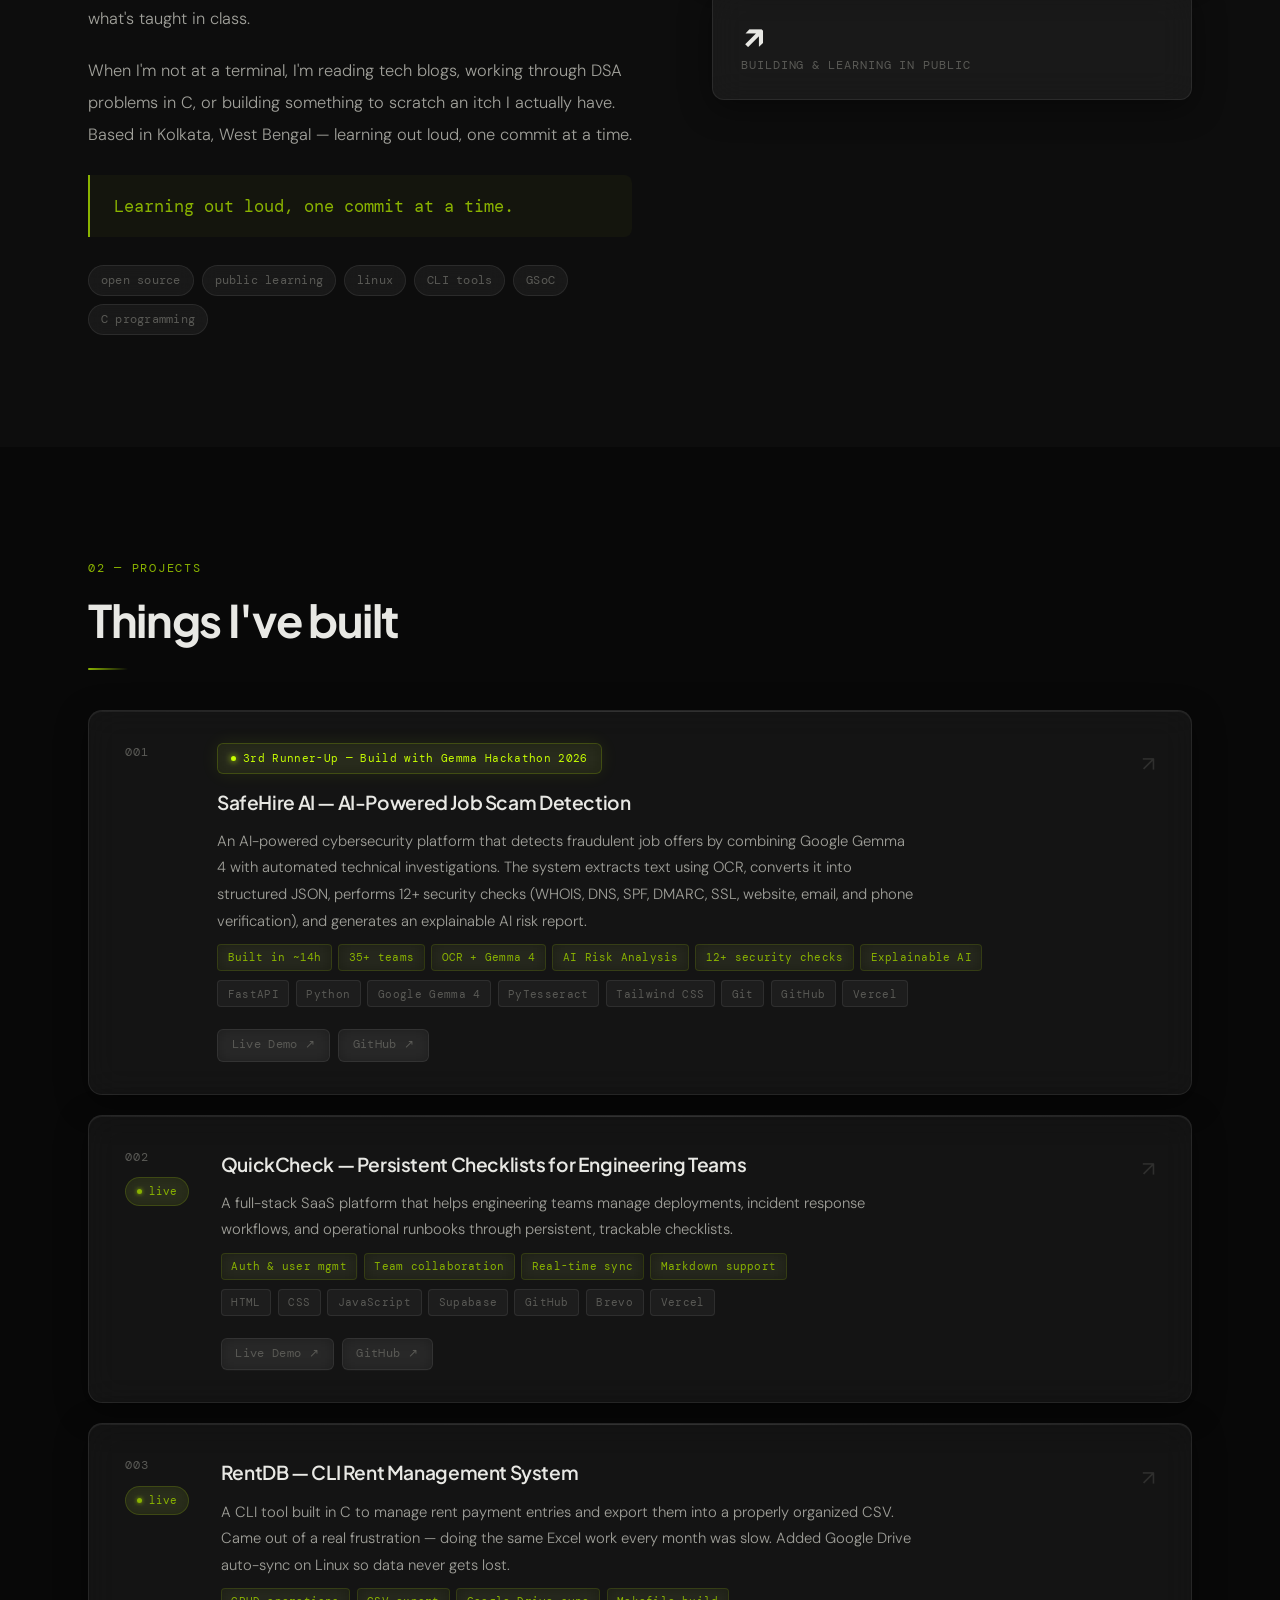
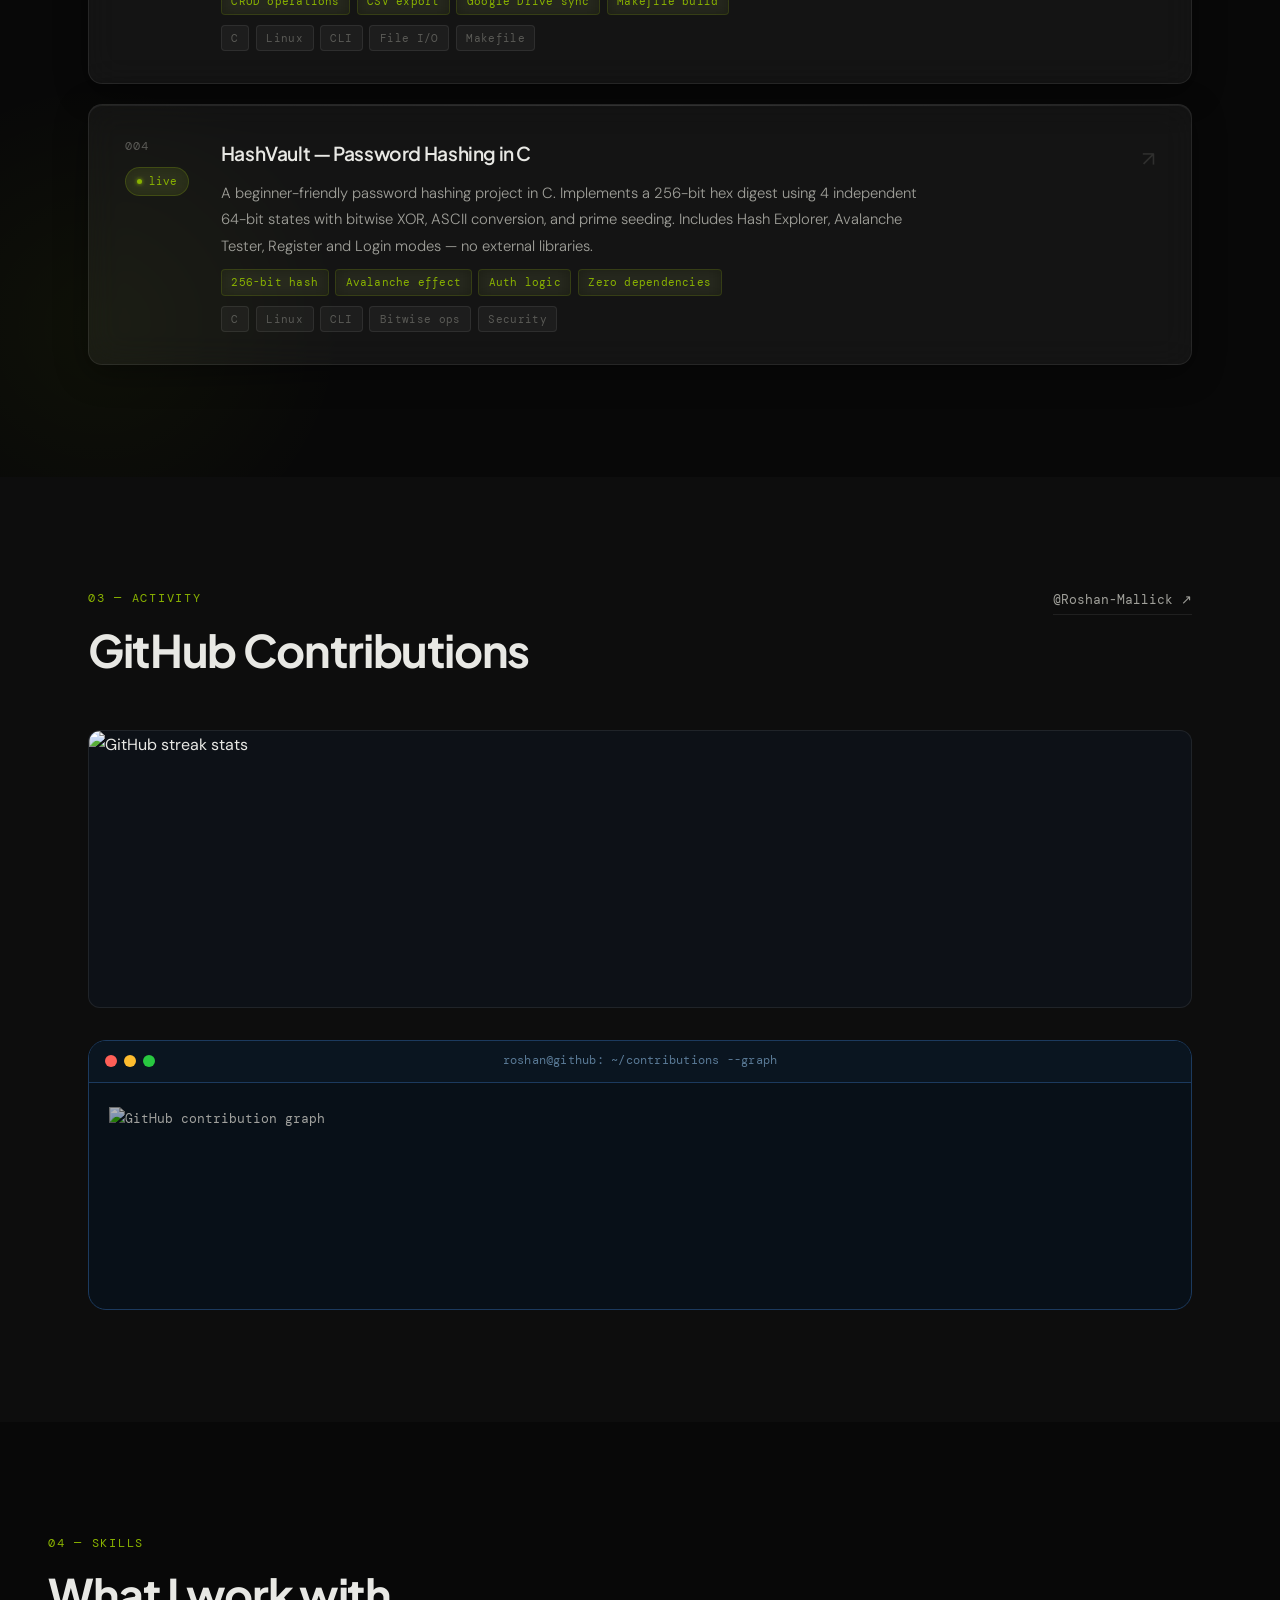
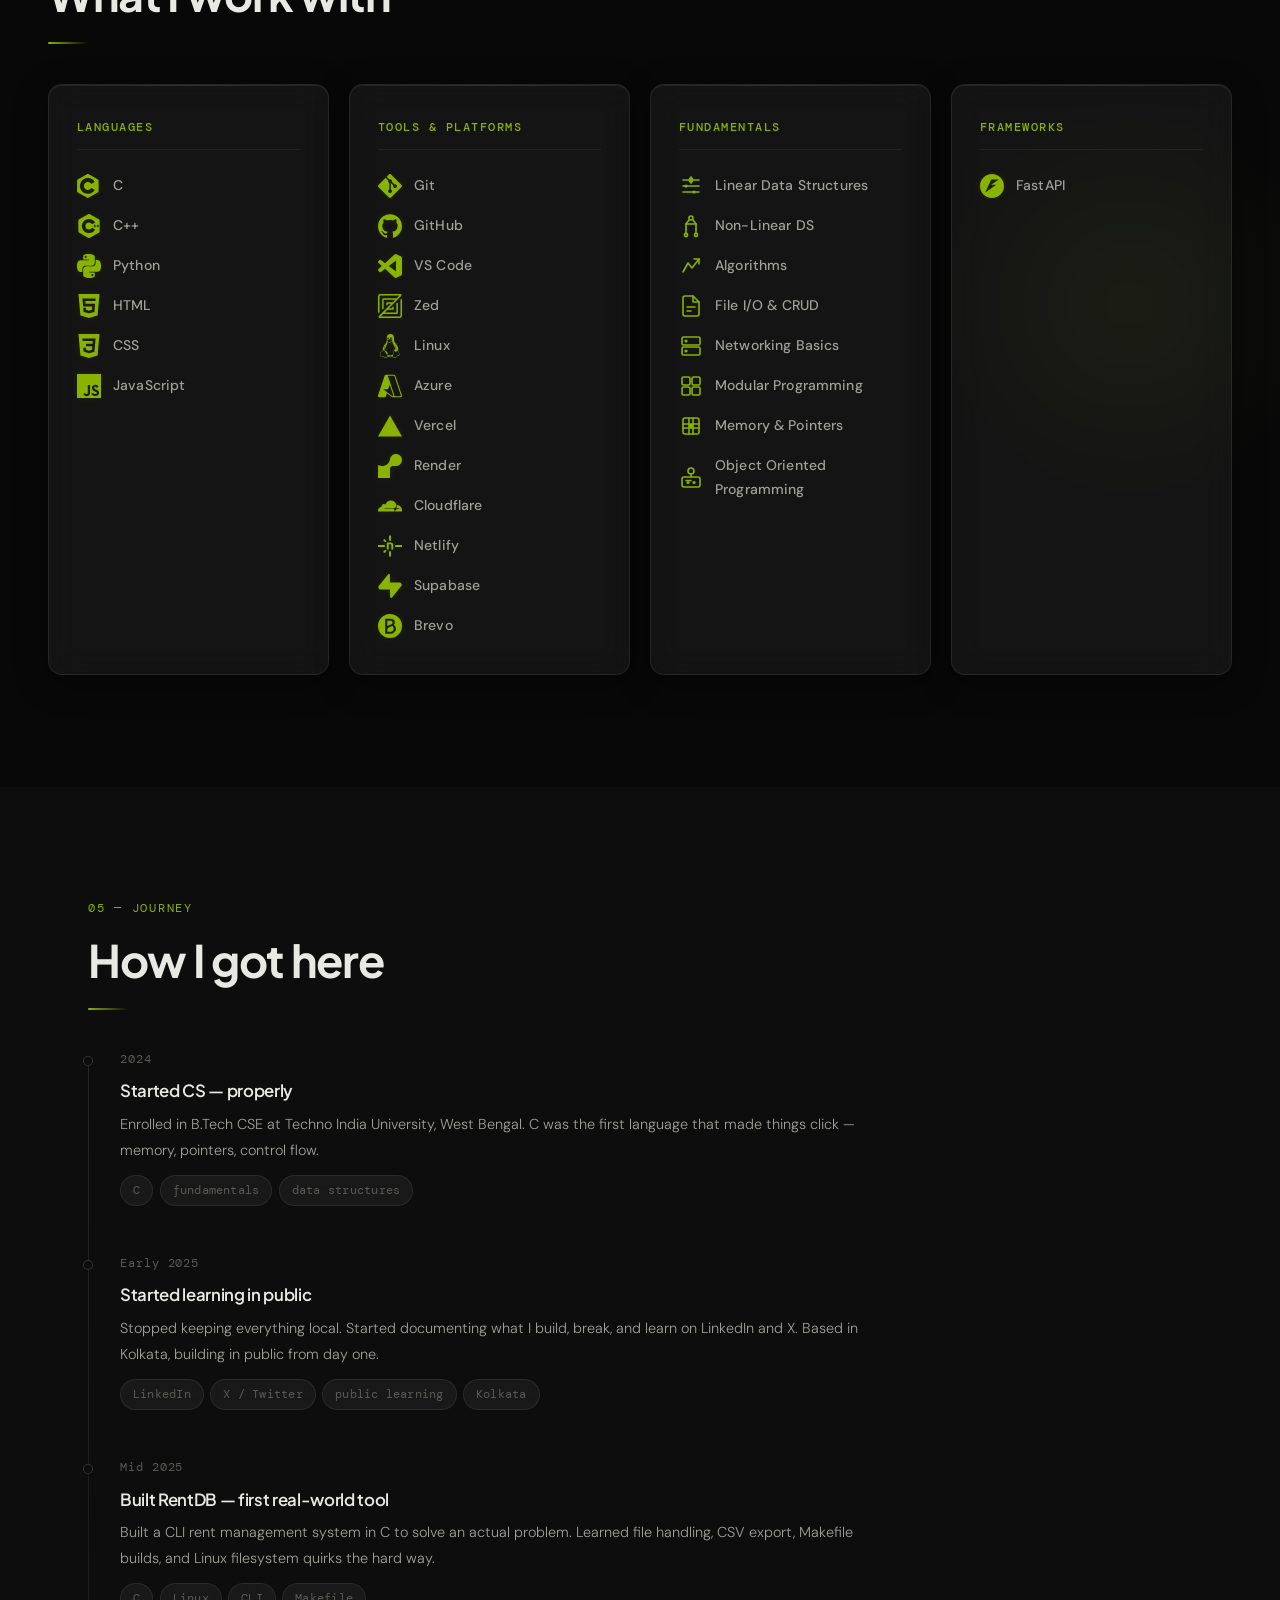
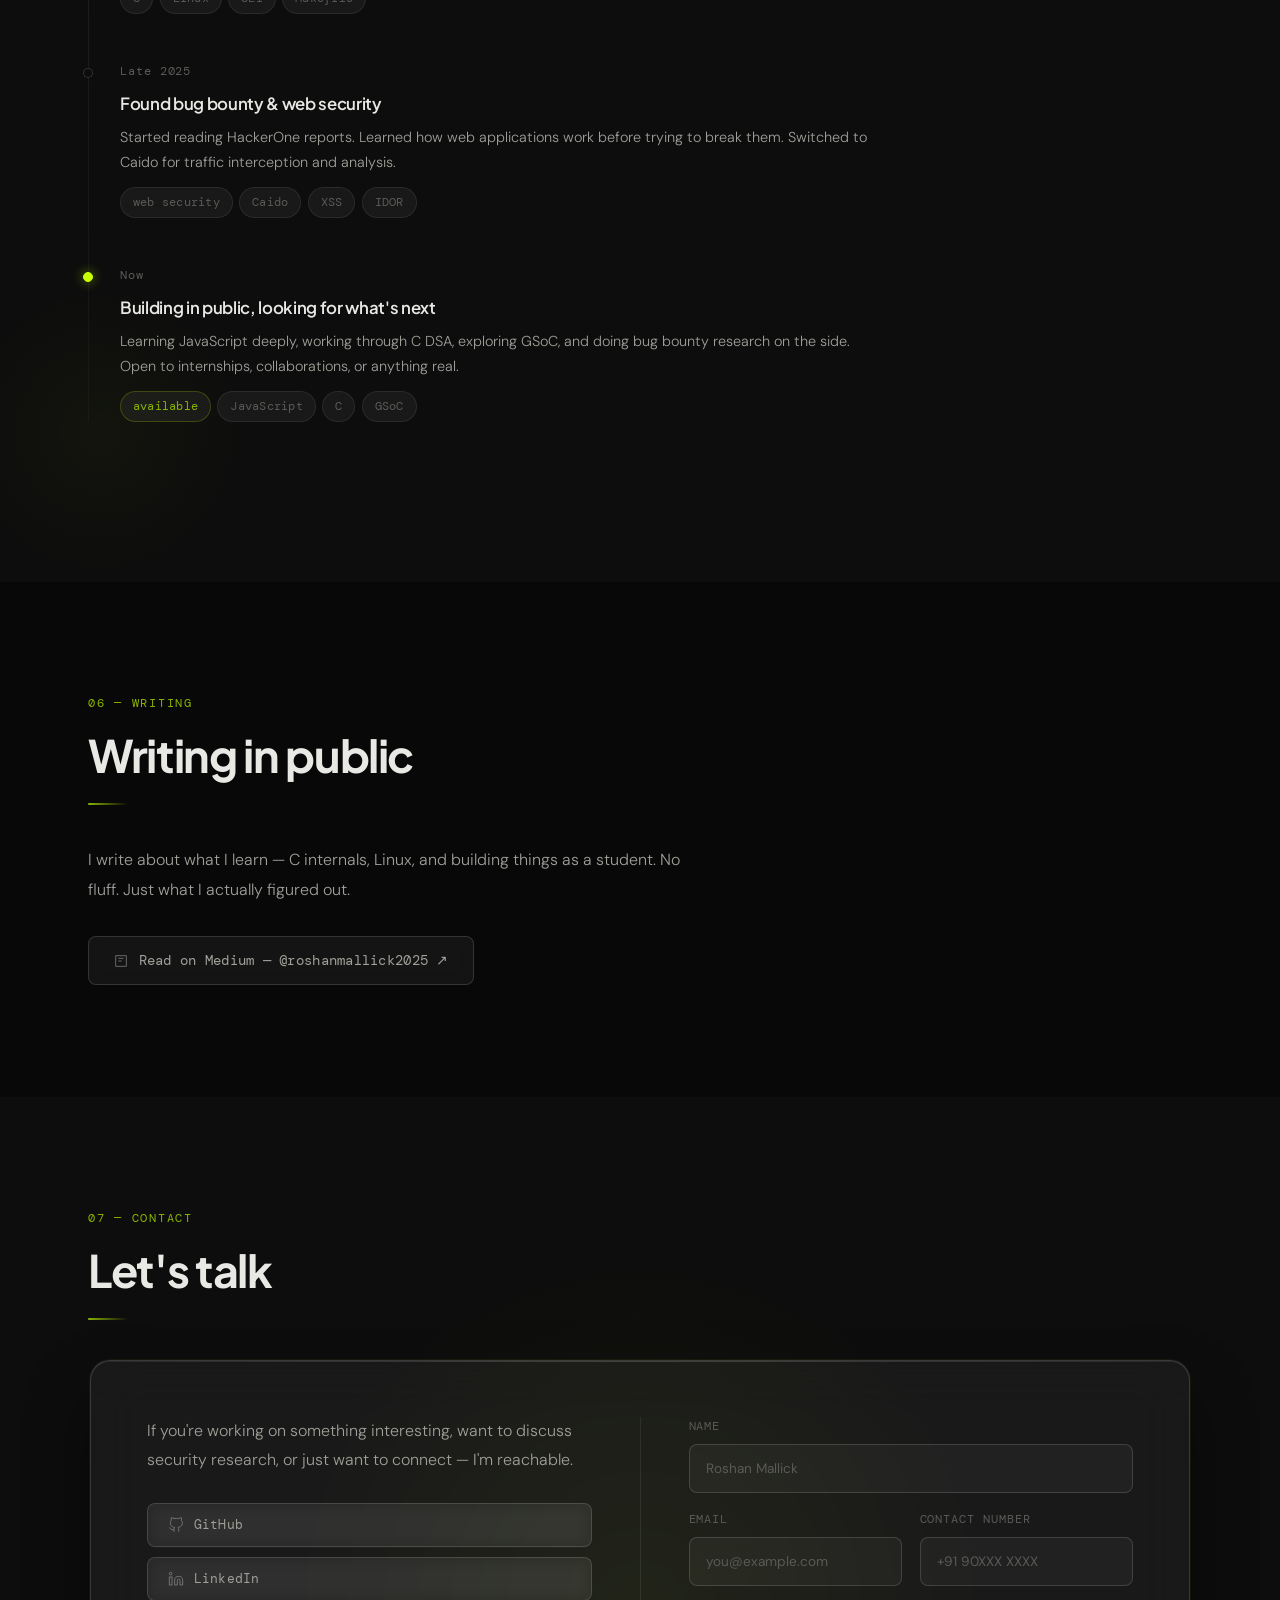
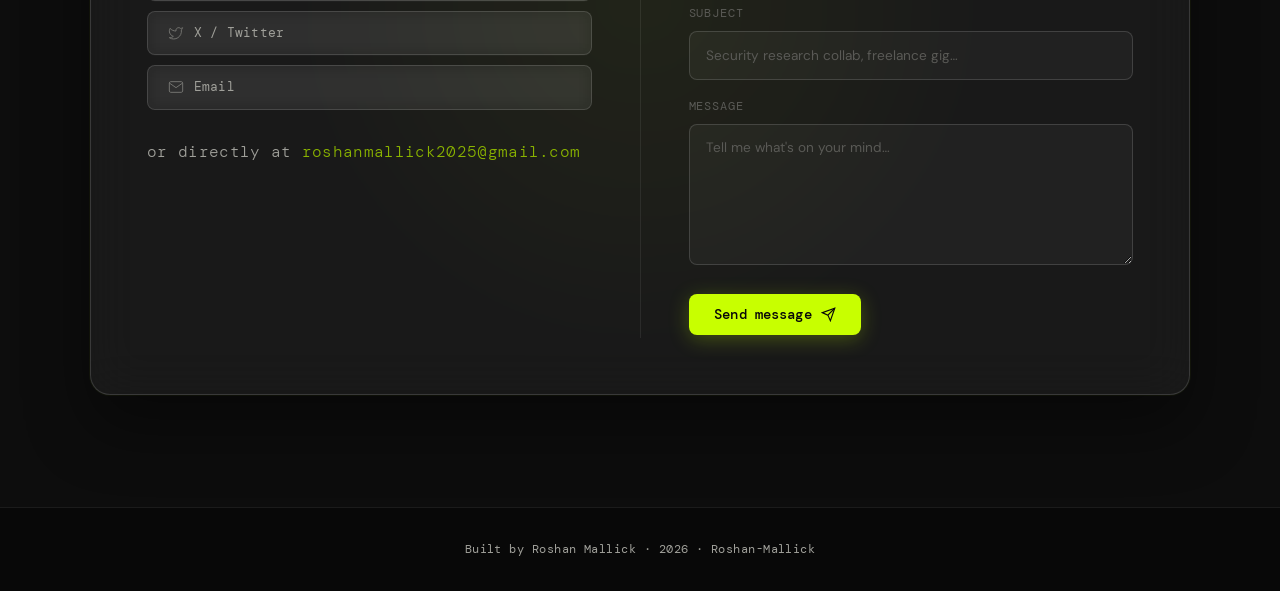
==== commit f14c355e: "Update phone placeholder to masked demo format" ====
--- a/index.html
+++ b/index.html
@@ -724,7 +724,7 @@
               </div>
               <div class="cf-field">
                 <label for="cf-phone">CONTACT NUMBER</label>
-                <input id="cf-phone" name="phone" type="tel" value="" placeholder="+91 99999 99999" autocomplete="off" />
+                <input id="cf-phone" name="phone" type="tel" value="" placeholder="+91 90XXX XXXX" autocomplete="off" />
               </div>
             </div>
             <div class="cf-field">
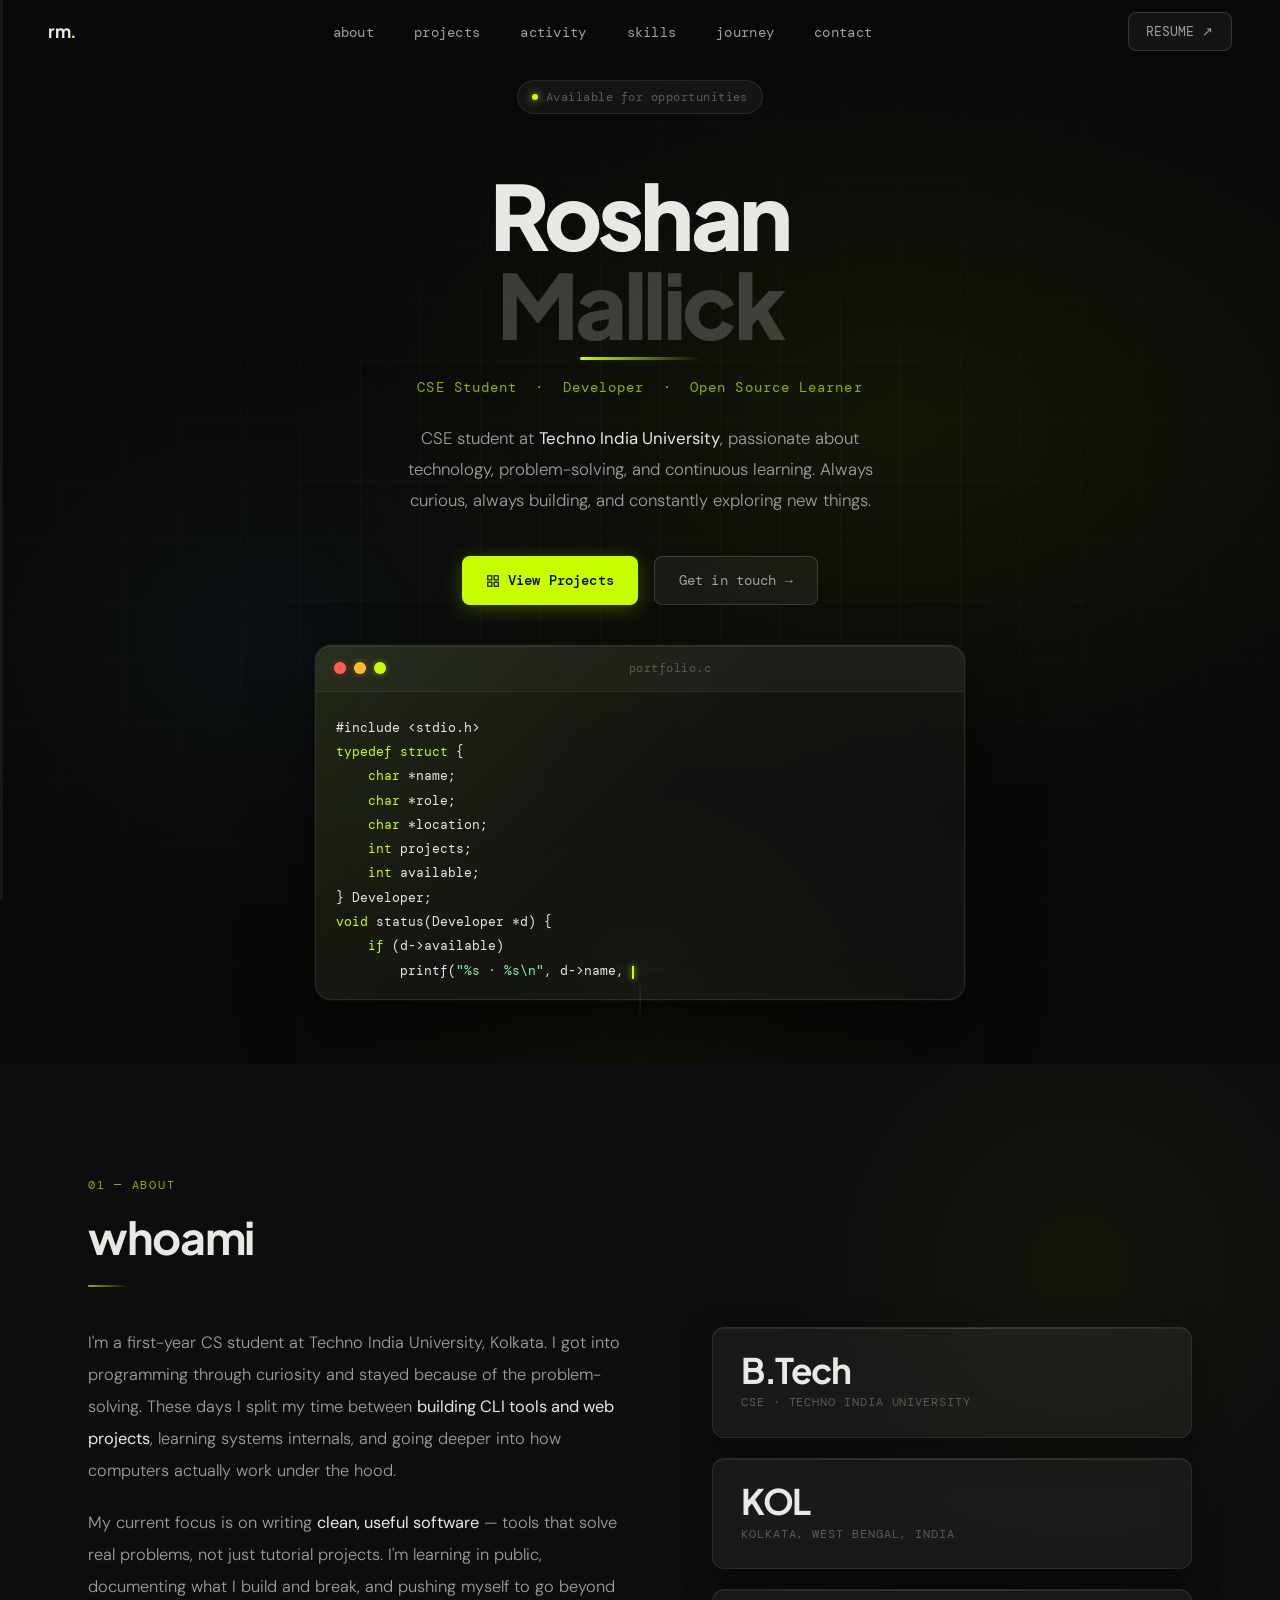
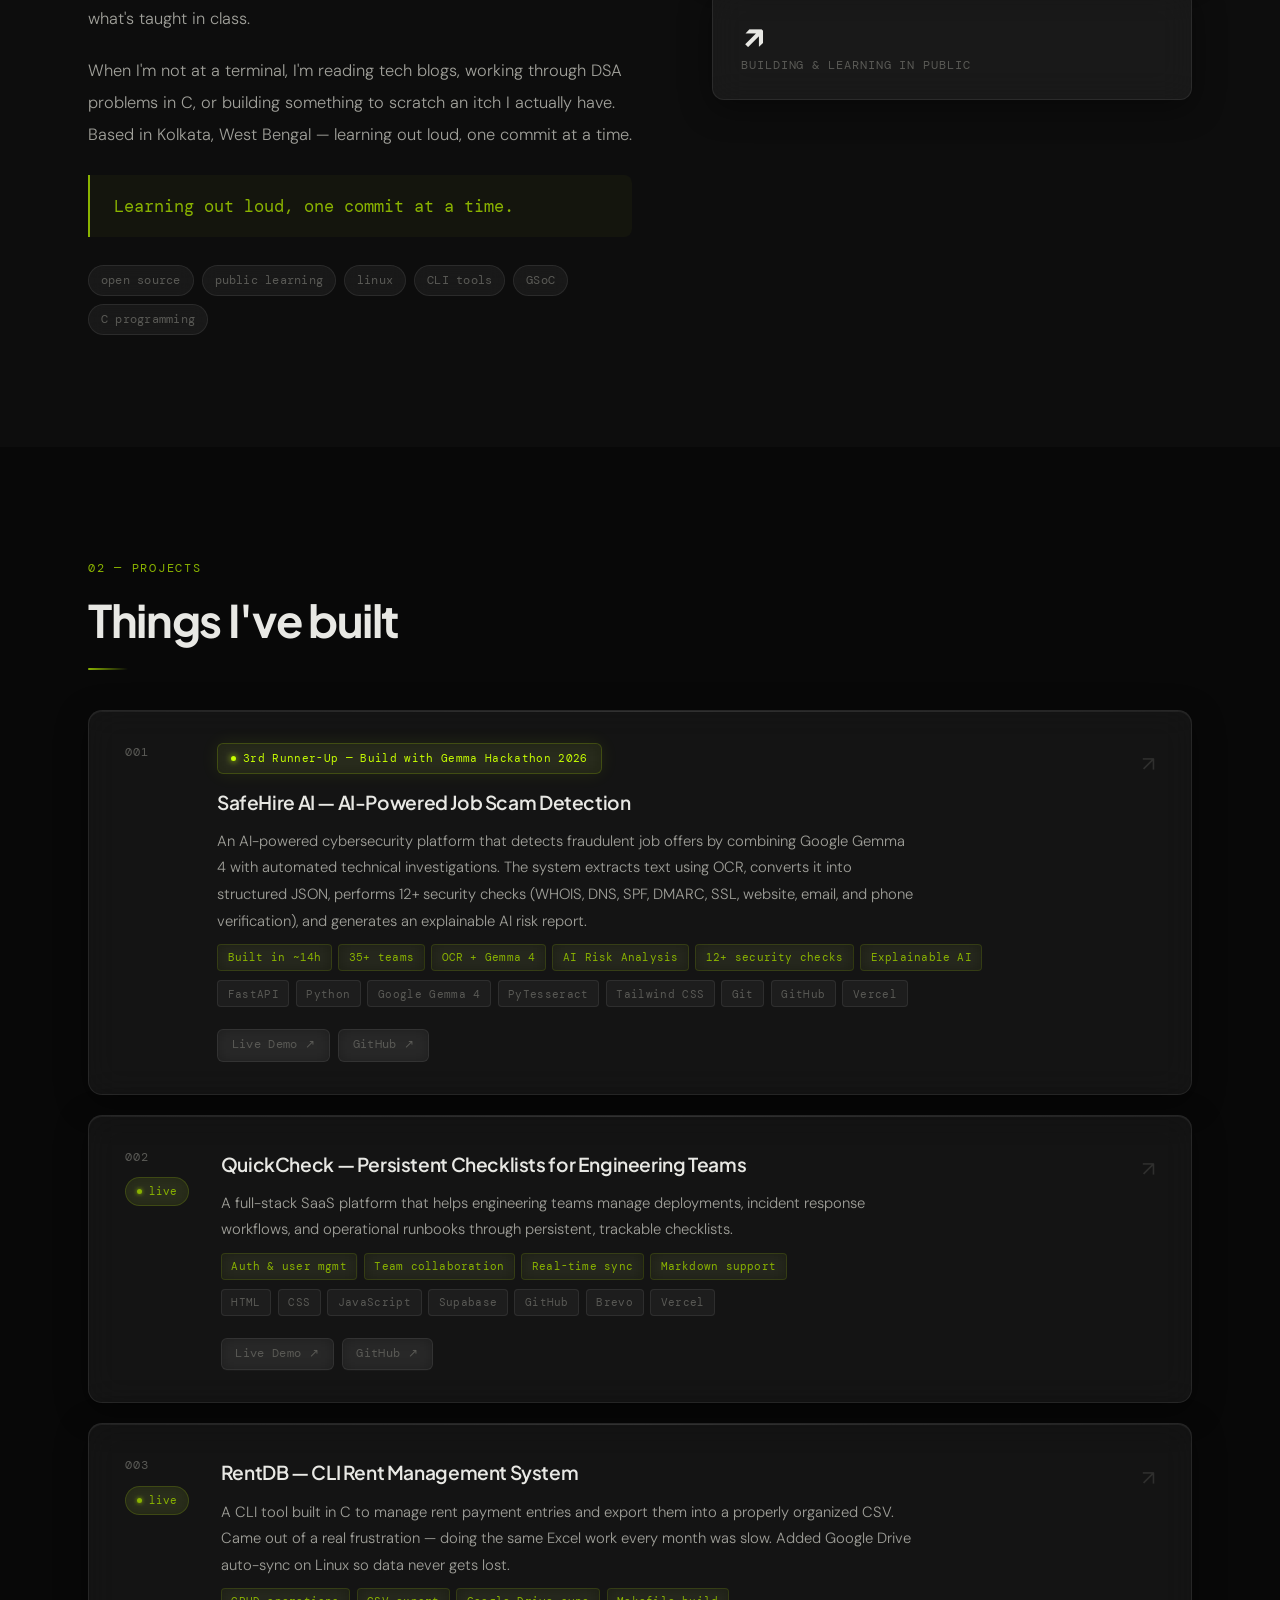
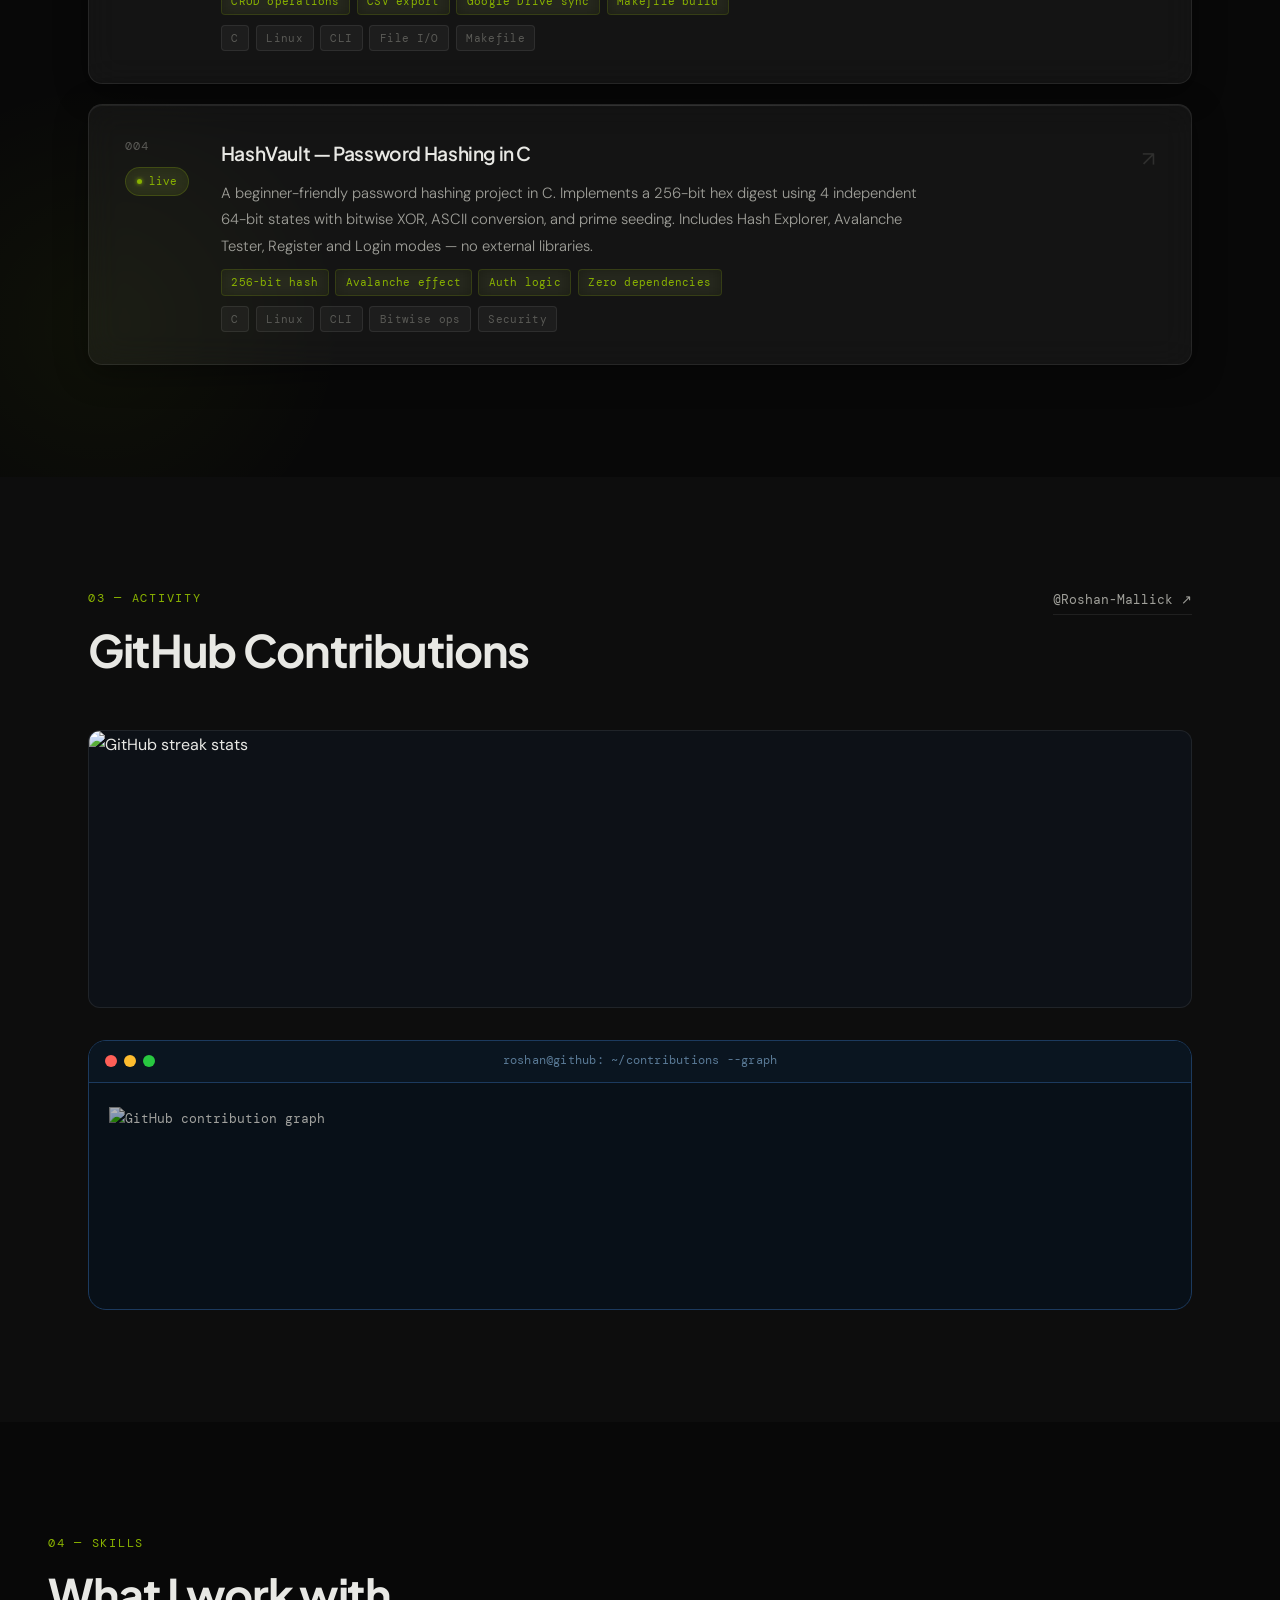
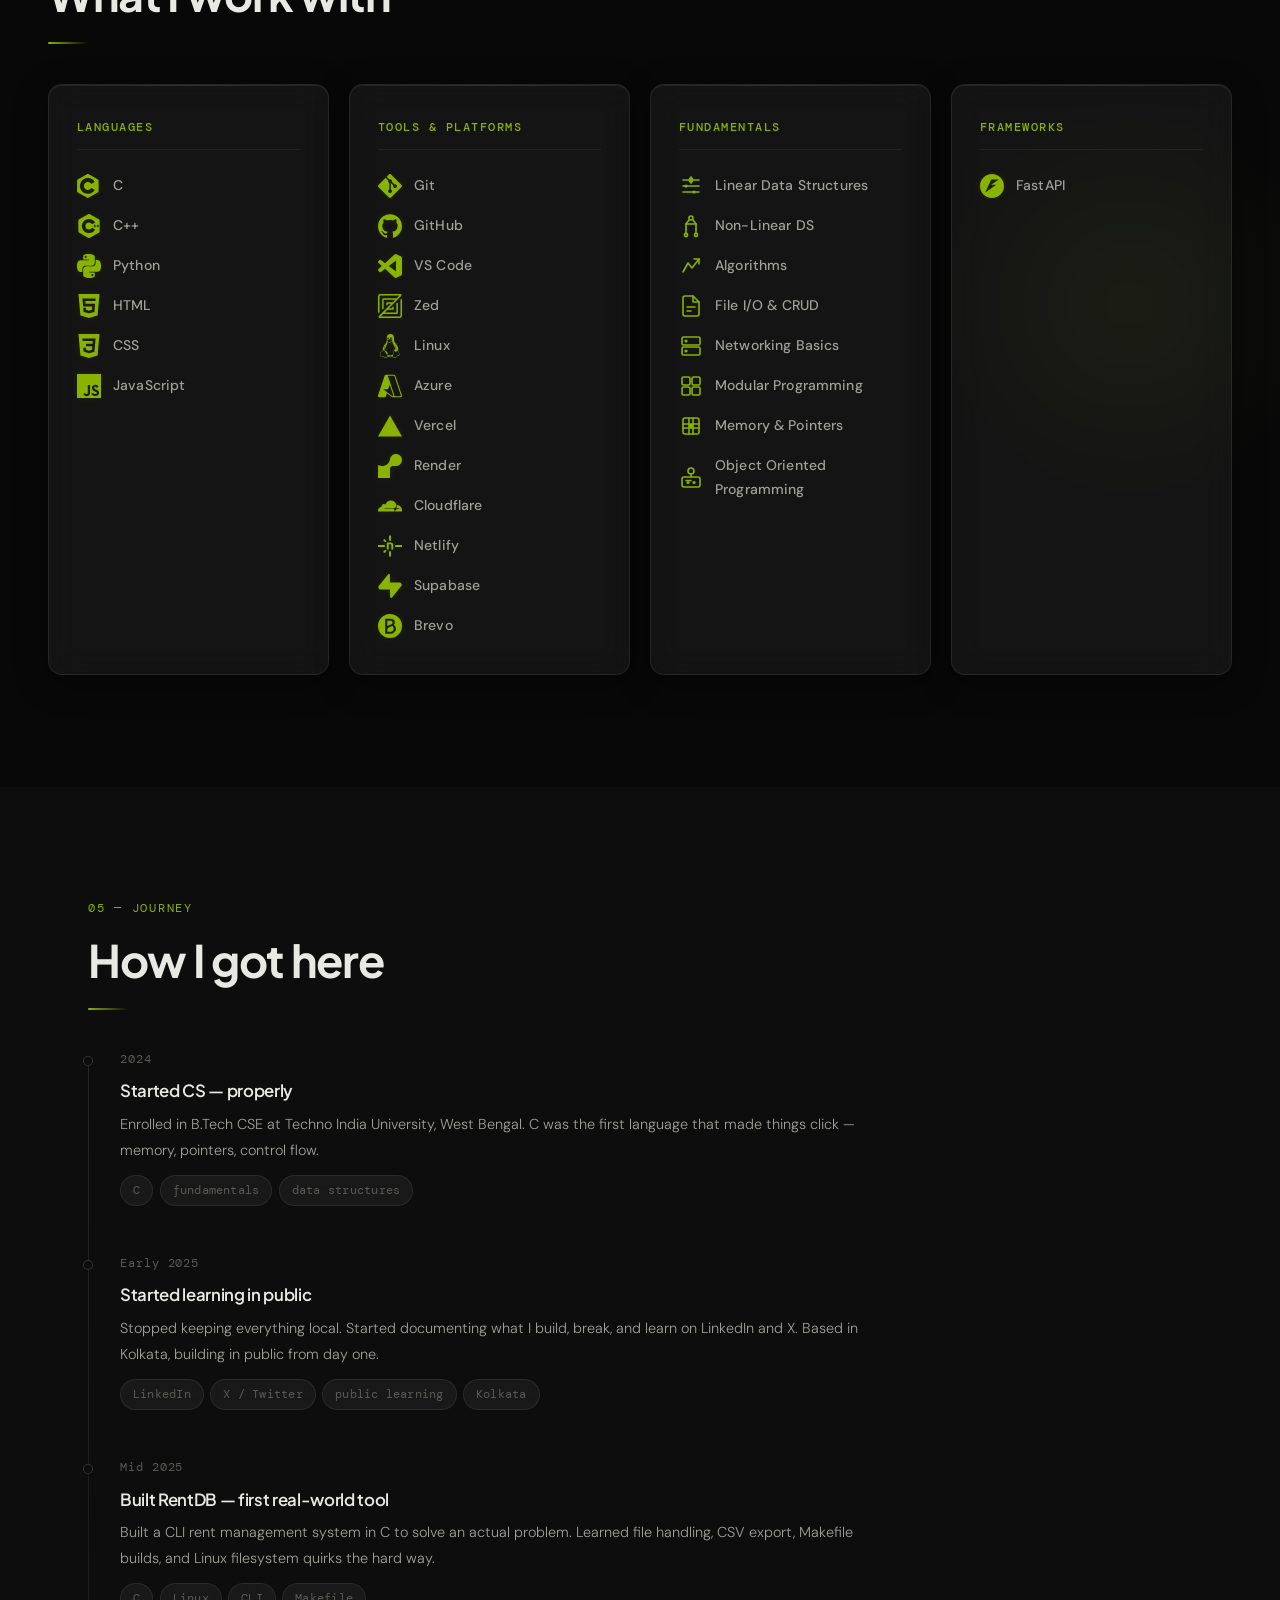
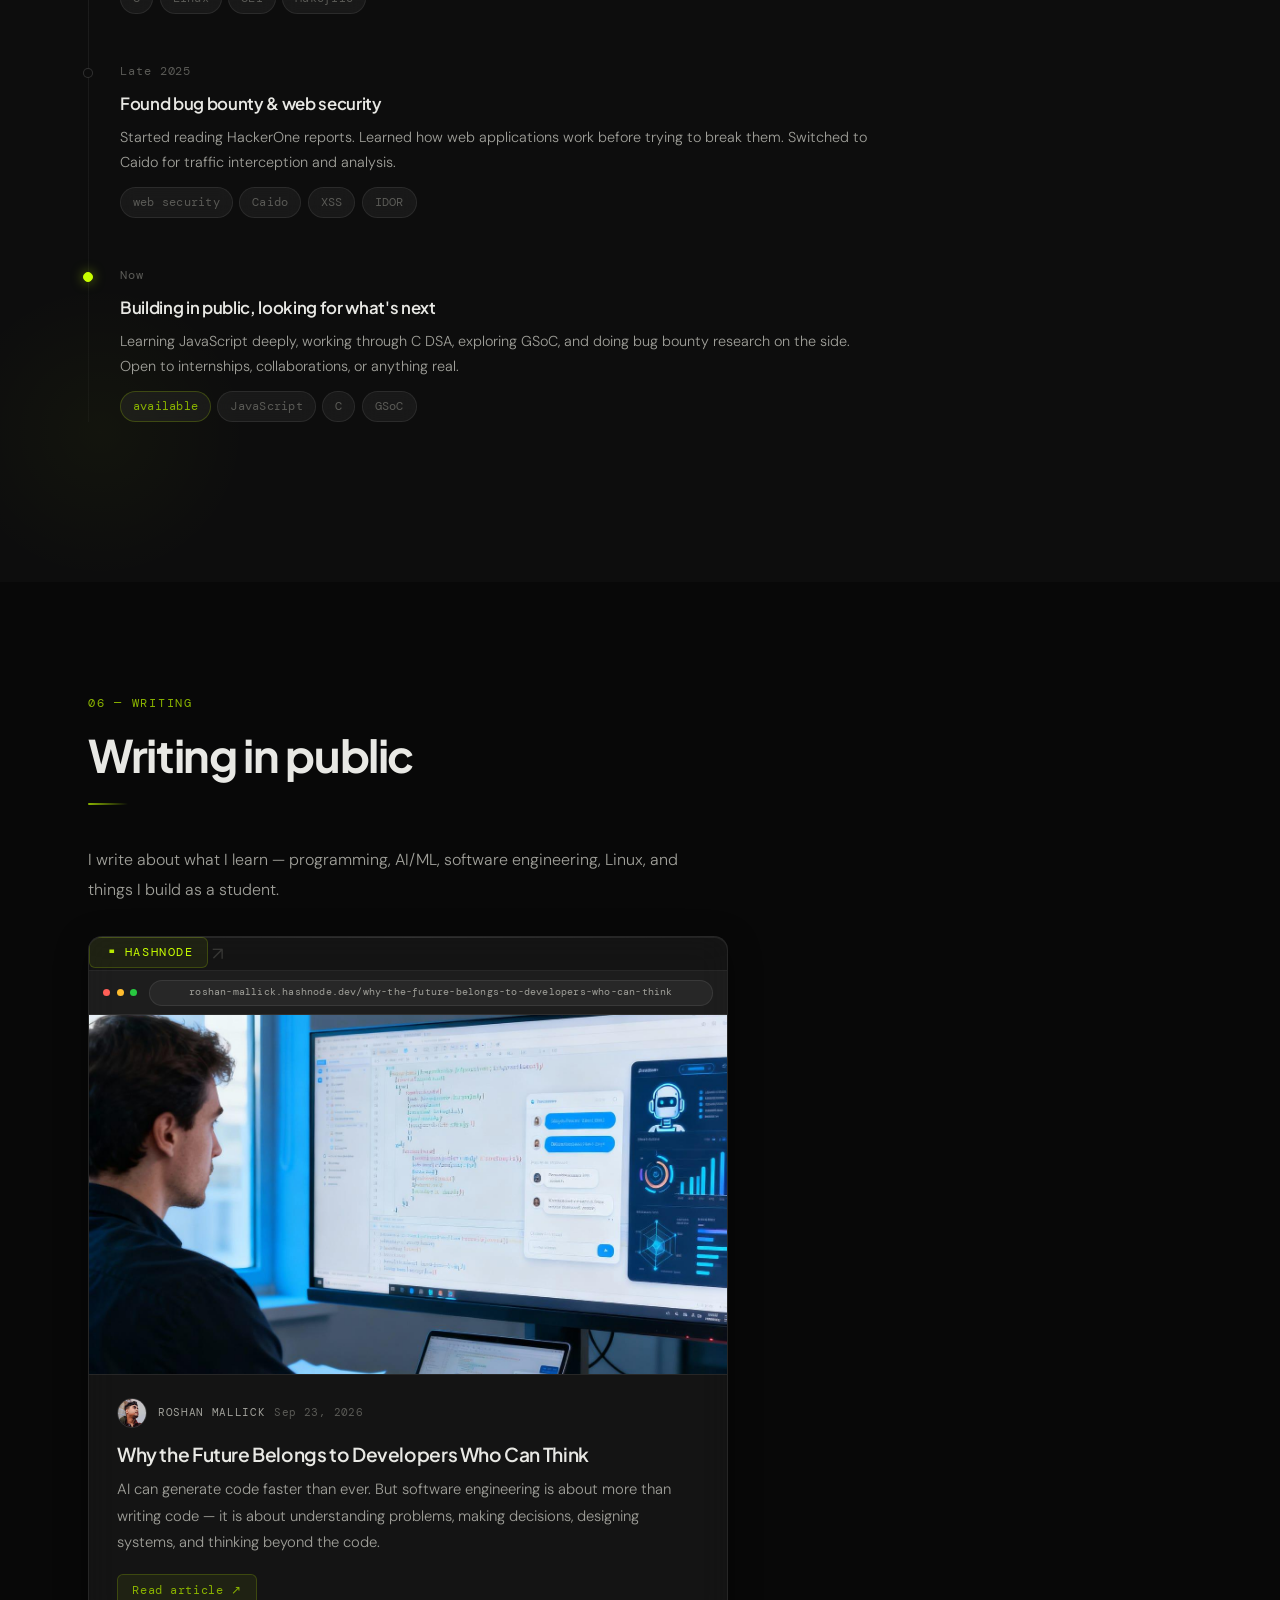
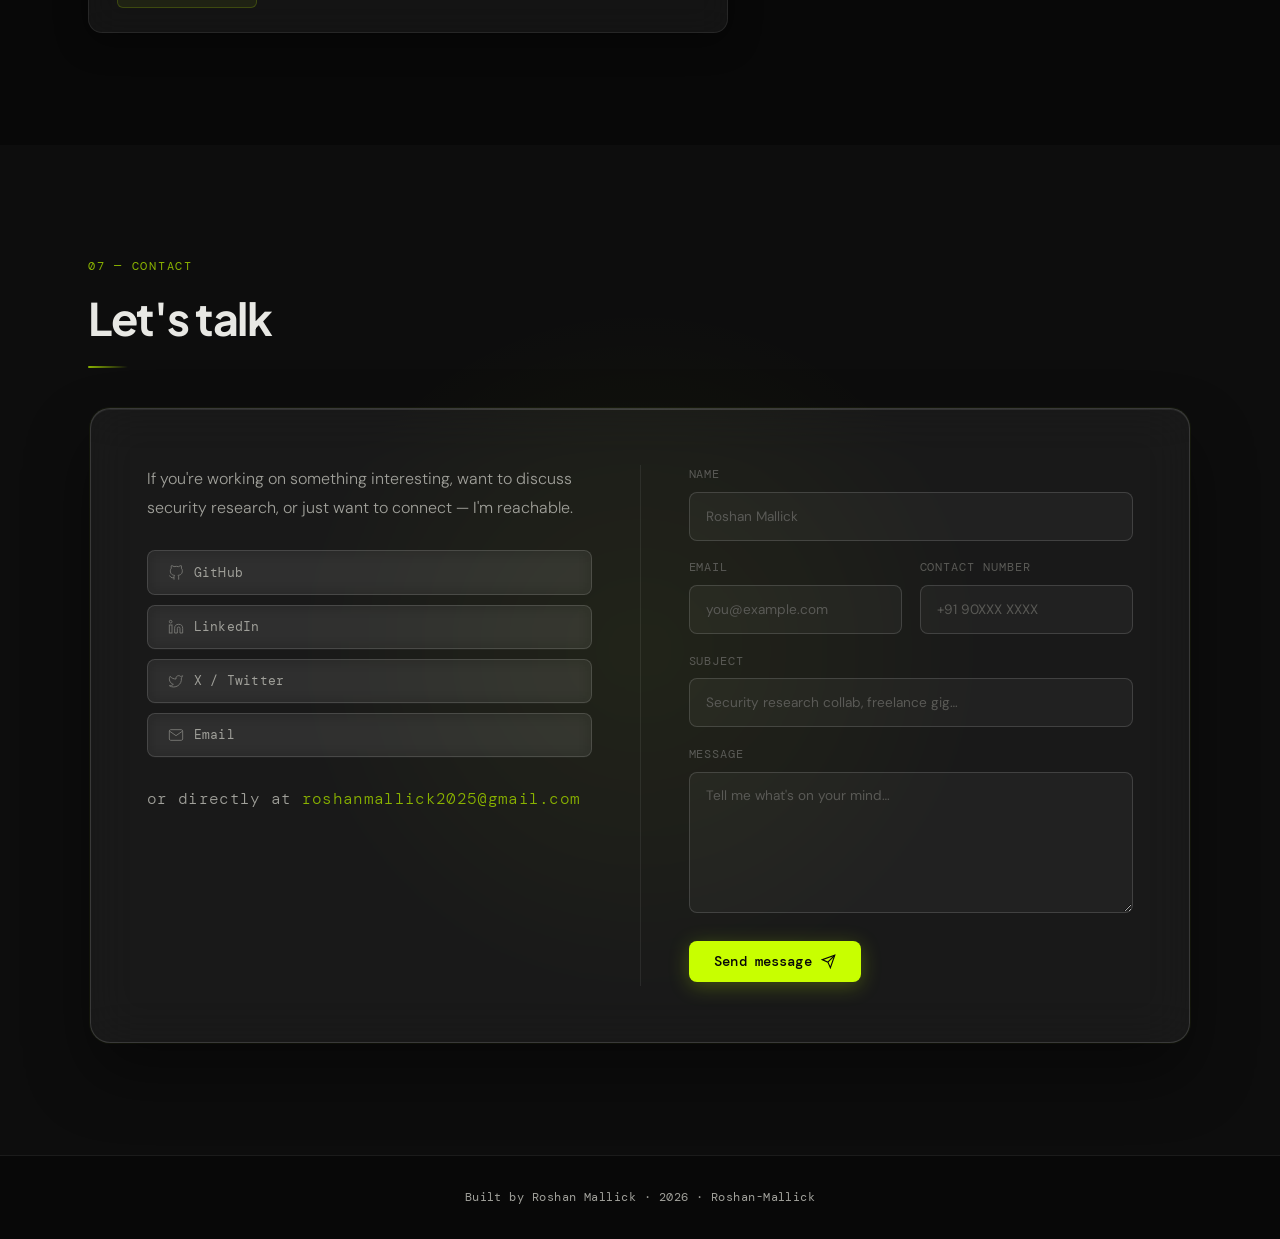
==== commit d542b01a: "Replace Medium with Hashnode article card in writing section - Swap Medium writing link for a Hashno" ====
--- a/index.html
+++ b/index.html
@@ -77,7 +77,7 @@
         "https://github.com/Roshan-Mallick",
         "https://linkedin.com/in/roshan-mallick-2b816a2b8",
         "https://x.com/_eth0x1",
-        "https://medium.com/@roshanmallick2025"
+        "https://hashnode.com/@eth0x1"
       ]
     },
     {
@@ -652,7 +652,7 @@
   </div>
 </section>
 
-<!-- ═══ WRITING — MEDIUM ═══ -->
+<!-- ═══ WRITING — HASHNODE ═══ -->
 <section id="writing">
   <div class="container">
     <div class="fade-in">
@@ -661,12 +661,53 @@
       <div class="divider"></div>
     </div>
     <div class="fade-in">
-      <p style="color:var(--text-2);font-size:1rem;font-weight:300;max-width:600px;margin-bottom:2rem;line-height:1.85;">
-        I write about what I learn — C internals, Linux, and building things as a student. No fluff. Just what I actually figured out.
+      <p class="writing-intro">
+        I write about what I learn — programming, AI/ML, software engineering, Linux, and things I build as a student.
       </p>
-      <a href="https://medium.com/@roshanmallick2025" target="_blank" class="contact-link" style="width:fit-content;">
-        <svg viewBox="0 0 24 24" fill="none" stroke="currentColor" stroke-width="1.5" width="16" height="16"><path d="M4 4h16v16H4z"/><path d="M8 8h8M8 12h5"/></svg>
-        Read on Medium — @roshanmallick2025 ↗
+      <a
+        class="writing-card"
+        href="https://roshan-mallick.hashnode.dev/why-the-future-belongs-to-developers-who-can-think"
+        target="_blank"
+        rel="noopener"
+        aria-label="Read the Hashnode article: Why the Future Belongs to Developers Who Can Think"
+      >
+        <div class="writing-card-top">
+          <span class="writing-hashnode-badge">
+            <svg viewBox="0 0 24 24" fill="none" stroke="currentColor" stroke-width="1.8" width="14" height="14" aria-hidden="true"><path d="M4 6h7v6h8V6" stroke-linecap="round" stroke-linejoin="round" fill="currentColor" stroke="none"/></svg>
+            HASHNODE
+          </span>
+          <span class="writing-card-arrow" aria-hidden="true">↗</span>
+        </div>
+
+        <div class="writing-preview">
+          <div class="writing-preview-bar">
+            <span class="wp-dot wp-dot-red"></span>
+            <span class="wp-dot wp-dot-amber"></span>
+            <span class="wp-dot wp-dot-green"></span>
+            <span class="wp-url">roshan-mallick.hashnode.dev/why-the-future-belongs-to-developers-who-can-think</span>
+          </div>
+          <img
+            class="writing-preview-img"
+            src="assets/writing/why-the-future-belongs-to-developers-who-can-think.jpg"
+            alt="Cover image — Why the Future Belongs to Developers Who Can Think"
+            loading="lazy"
+          />
+        </div>
+
+        <div class="writing-body">
+          <div class="writing-meta">
+            <img class="writing-avatar" src="assets/writing/author-avatar.jpg" alt="Roshan Mallick avatar" loading="lazy" width="96" height="96" />
+            <div class="writing-meta-text">
+              <span class="writing-author">ROSHAN MALLICK</span>
+              <span class="writing-date">Sep 23, 2026</span>
+            </div>
+          </div>
+          <h3 class="writing-title">Why the Future Belongs to Developers Who Can Think</h3>
+          <p class="writing-desc">
+            AI can generate code faster than ever. But software engineering is about more than writing code — it is about understanding problems, making decisions, designing systems, and thinking beyond the code.
+          </p>
+          <span class="writing-read">Read article ↗</span>
+        </div>
       </a>
     </div>
   </div>
--- a/style.css
+++ b/style.css
@@ -1066,28 +1066,200 @@
 .timeline-tags { display: flex; flex-wrap: wrap; gap: .4rem; margin-top: .75rem; }
 
 /* ══════════════════════════════════════
-   WRITING
+   WRITING — HASHNODE ARTICLE CARD
    ══════════════════════════════════════ */
 
 #writing { background: var(--bg); }
-#writing .contact-link {
+.writing-intro {
+  color: var(--text-2);
+  font-size: 1rem;
+  font-weight: 300;
+  max-width: 600px;
+  margin-bottom: 2rem;
+  line-height: 1.85;
+}
+
+.writing-card {
+  display: block;
+  max-width: 640px;
+  background: var(--glass-bg);
+  backdrop-filter: var(--glass-blur);
+  -webkit-backdrop-filter: var(--glass-blur);
+  border: 1px solid var(--border);
+  border-radius: 14px;
+  text-decoration: none;
+  position: relative;
+  overflow: hidden;
+  transition: background .25s, border-color .25s, transform .25s, box-shadow .25s;
+  box-shadow: var(--shadow-glass);
+  cursor: pointer;
+}
+/* Top shine */
+.writing-card::after {
+  content: '';
+  position: absolute;
+  top: 0; left: 0; right: 0;
+  height: 1px;
+  background: linear-gradient(to right, transparent, rgba(255,255,255,0.08), transparent);
+  z-index: 2;
+}
+/* Left accent bar */
+.writing-card::before {
+  content: '';
+  position: absolute;
+  left: 0; top: 0; bottom: 0;
+  width: 3px;
+  background: var(--accent);
+  border-radius: 14px 0 0 14px;
+  opacity: 0;
+  transition: opacity .25s;
+  z-index: 2;
+}
+.writing-card:hover::before { opacity: 1; }
+.writing-card:hover {
+  background: rgba(255,255,255,0.07);
+  border-color: rgba(200,255,0,0.2);
+  transform: translateY(-3px);
+  box-shadow: 0 16px 48px rgba(0,0,0,0.4), 0 0 0 1px rgba(200,255,0,0.1);
+}
+.writing-card:hover .writing-card-arrow { transform: translate(3px, -3px); color: var(--accent); }
+.writing-card:hover - transform: scale(1.035); }
+
+.writing-card-top {
+  display: flex;
+  align-items: center;
+  justify-content: space-between;
+  gap: 1rem;
+  padding: 1.1rem 1.5rem 1.1rem 1.75rem;
+}
+.writing-hashnode-badge {
   display: inline-flex;
   align-items: center;
-  gap: .6rem;
-  font-family: var(--font-mono);
-  font-size: .85rem;
-  padding: .75rem 1.5rem;
-  background: var(--glass-bg);
-  backdrop-filter: var(--glass-blur-sm);
-  -webkit-backdrop-filter: var(--glass-blur-sm);
+  gap: .5rem;
+  font-family: var(--font-mono);
+  font-size: .72rem;
+  letter-spacing: .14em;
+  color: var(--accent);
+  padding: .3rem .8rem;
+  background: rgba(200,255,0,0.06);
+  border: 1px solid rgba(200,255,0,0.18);
+  border-radius: 6px;
+}
+.writing-hashnode-badge svg { opacity: .9; }
+.writing-card-arrow {
+  font-size: 1.15rem;
+  color: var(--text-3);
+  opacity: .5;
+  transition: transform .25s, color .25s, opacity .25s;
+}
+
+.writing-preview {
+  position: relative;
+  border-top: 1px solid var(--border);
+  border-bottom: 1px solid var(--border);
+  overflow: hidden;
+}
+.writing-preview-bar {
+  display: flex;
+  align-items: center;
+  gap: .4rem;
+  padding: .55rem .9rem;
+  background: rgba(255,255,255,0.035);
+  border-bottom: 1px solid var(--border);
+}
+.wp-dot { width: 7px; height: 7px; border-radius: 50%; flex-shrink: 0; }
+.wp-dot-red    { background: #ff5f57; }
+.wp-dot-amber  { background: #febc2e; }
+.wp-dot-green  { background: #28c840; }
+.wp-url {
+  flex: 1;
+  min-width: 0;
+  margin-left: .35rem;
+  padding: .22rem .7rem;
+  background: rgba(255,255,255,0.05);
+  border: 1px solid var(--border);
+  border-radius: 100px;
+  font-family: var(--font-mono);
+  font-size: .62rem;
+  color: var(--text-2);
+  letter-spacing: .02em;
+  text-align: center;
+  white-space: nowrap;
+  overflow: hidden;
+  text-overflow: ellipsis;
+}
+.writing-preview-img {
+  display: block;
+  width: 100%;
+  height: auto;
+  aspect-ratio: 16 / 9;
+  object-fit: cover;
+  object-position: center 25%;
+  transform: scale(1);
+  transition: transform .45s ease;
+}
+
+.writing-body { padding: 1.4rem 1.5rem 1.5rem 1.75rem; }
+.writing-meta {
+  display: flex;
+  align-items: center;
+  gap: .7rem;
+  margin-bottom: .85rem;
+}
+.writing-avatar {
+  width: 30px;
+  height: 30px;
+  border-radius: 50%;
   border: 1px solid var(--border-2);
-  border-radius: 8px;
+  object-fit: cover;
+  flex-shrink: 0;
+}
+.writing-meta-text { display: flex; align-items: baseline; gap: .55rem; flex-wrap: wrap; }
+.writing-author {
+  font-family: var(--font-mono);
+  font-size: .68rem;
   color: var(--text-2);
-  text-decoration: none;
-  transition: all .2s;
-}
-#writing .contact-link:hover {
+  letter-spacing: .06em;
+}
+.writing-date {
+  font-family: var(--font-mono);
+  font-size: .66rem;
+  color: var(--text-3);
+  letter-spacing: .04em;
+}
+.writing-title {
+  font-family: var(--font-head);
+  font-size: 1.2rem;
+  font-weight: 600;
   color: var(--text);
+  letter-spacing: -.02em;
+  line-height: 1.4;
+  margin-bottom: .5rem;
+}
+.writing-desc {
+  color: var(--text-2);
+  font-size: .925rem;
+  line-height: 1.8;
+  font-weight: 300;
+  max-width: 560px;
+}
+.writing-read {
+  display: inline-flex;
+  align-items: center;
+  gap: .5rem;
+  font-family: var(--font-mono);
+  font-size: .72rem;
+  letter-spacing: .05em;
+  color: var(--accent-dim);
+  margin-top: 1.1rem;
+  padding: .4rem .9rem;
+  background: rgba(200,255,0,0.06);
+  border: 1px solid rgba(200,255,0,0.18);
+  border-radius: 6px;
+  transition: color .2s, box-shadow .2s, border-color .2s;
+}
+.writing-card:hover .writing-read {
+  color: var(--accent);
   border-color: var(--border-accent);
   box-shadow: var(--glow-accent-sm);
 }
